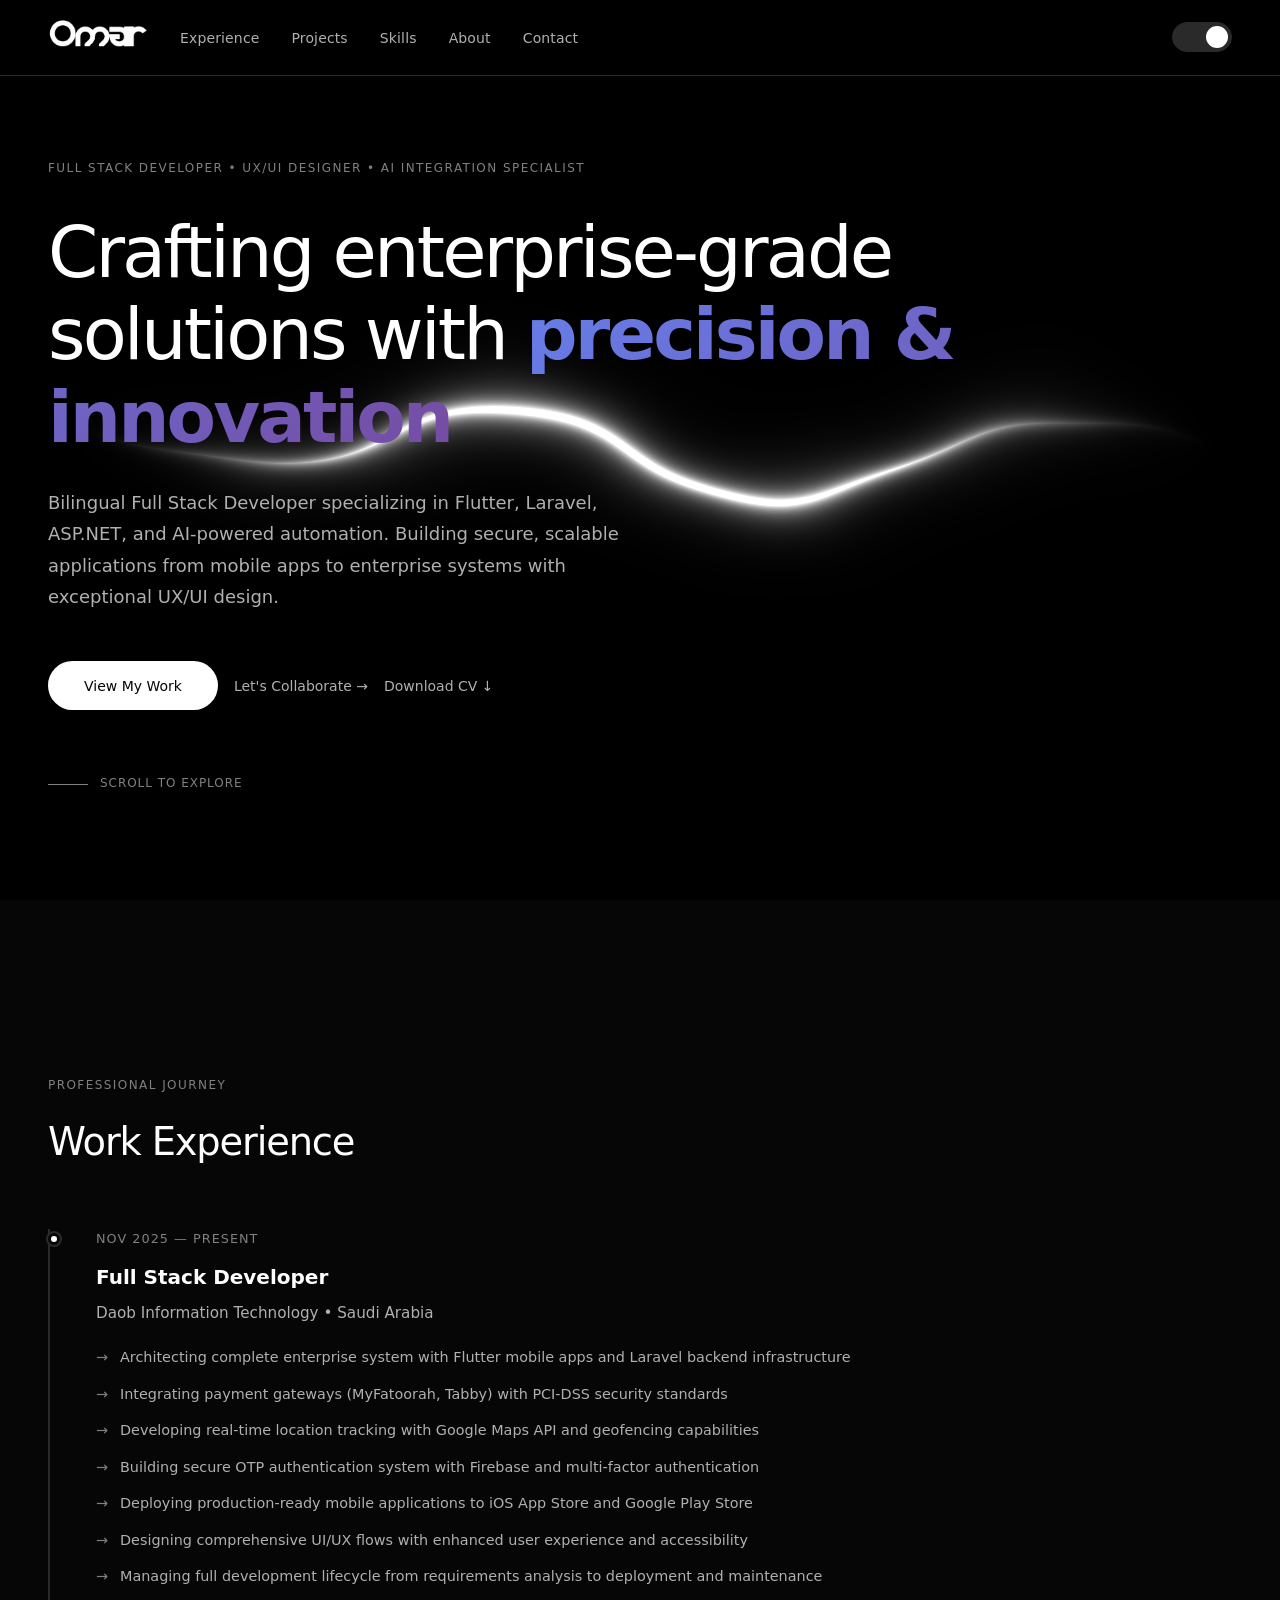
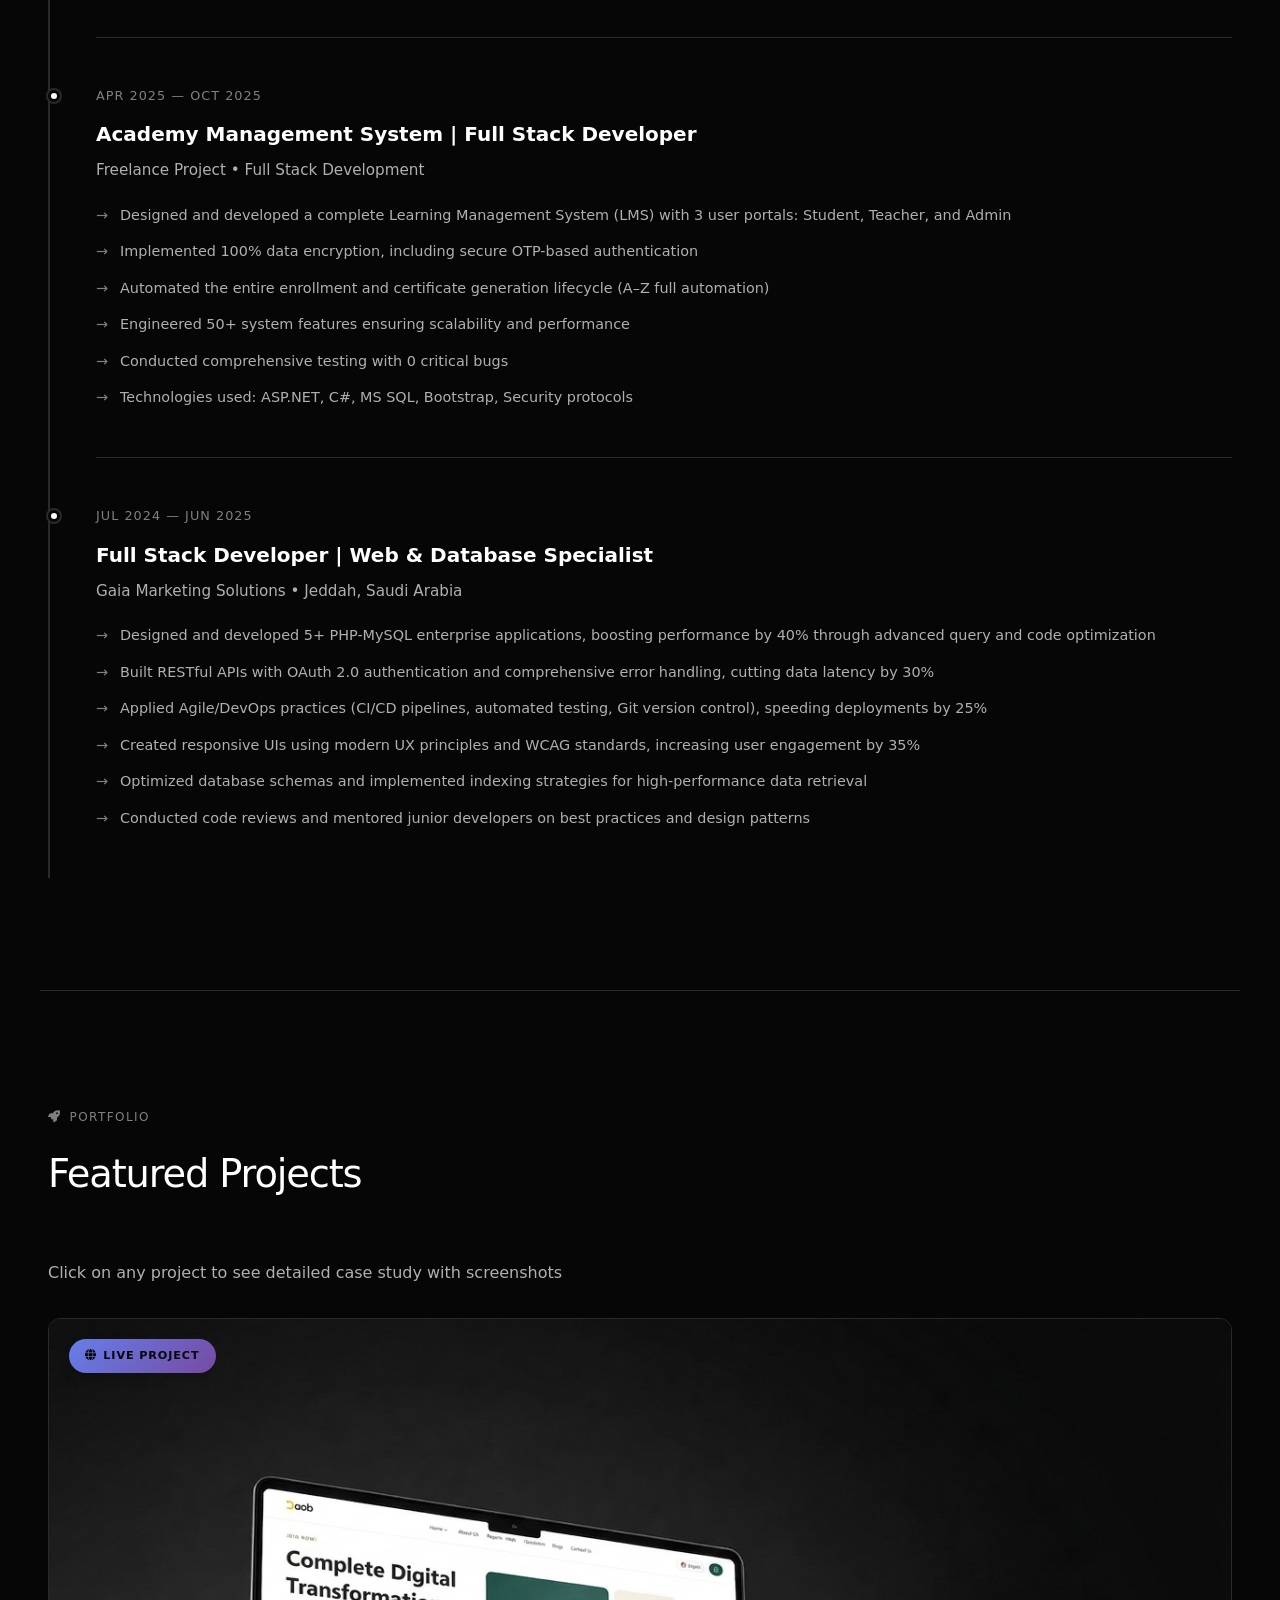
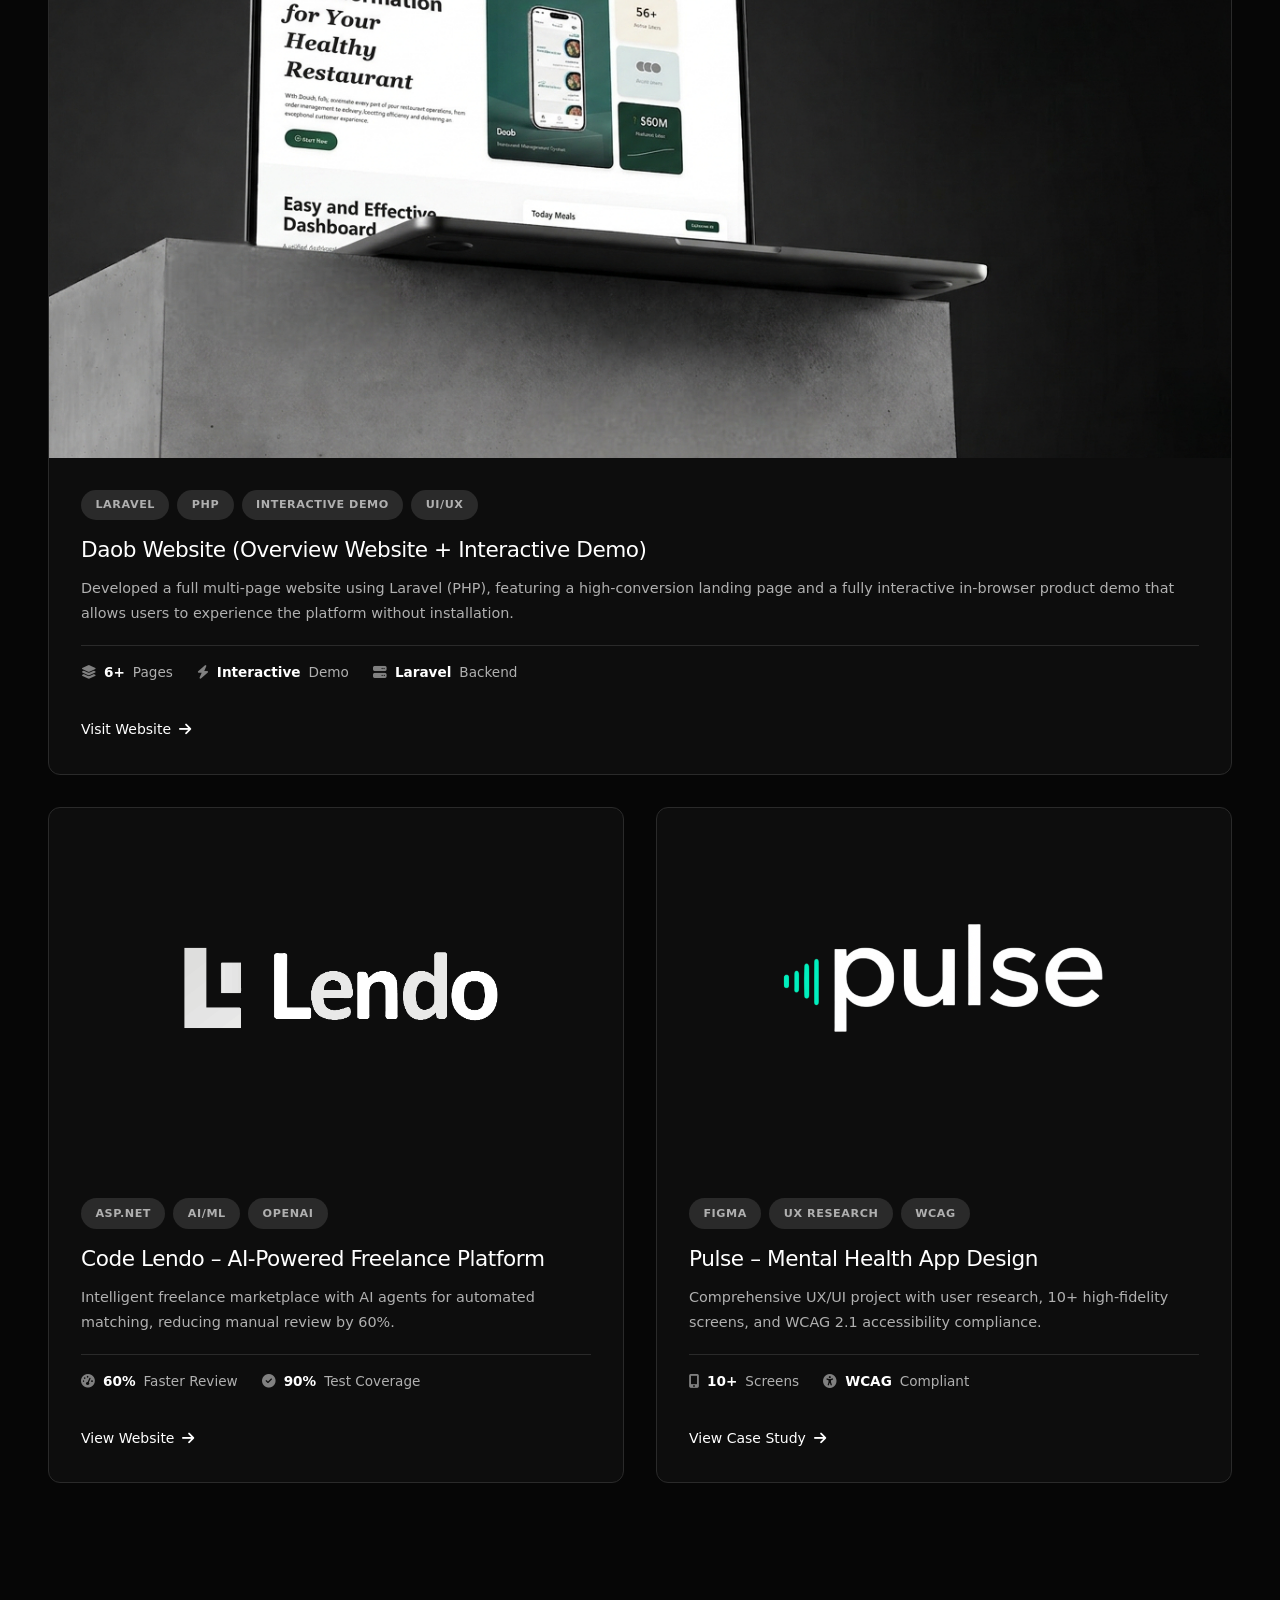
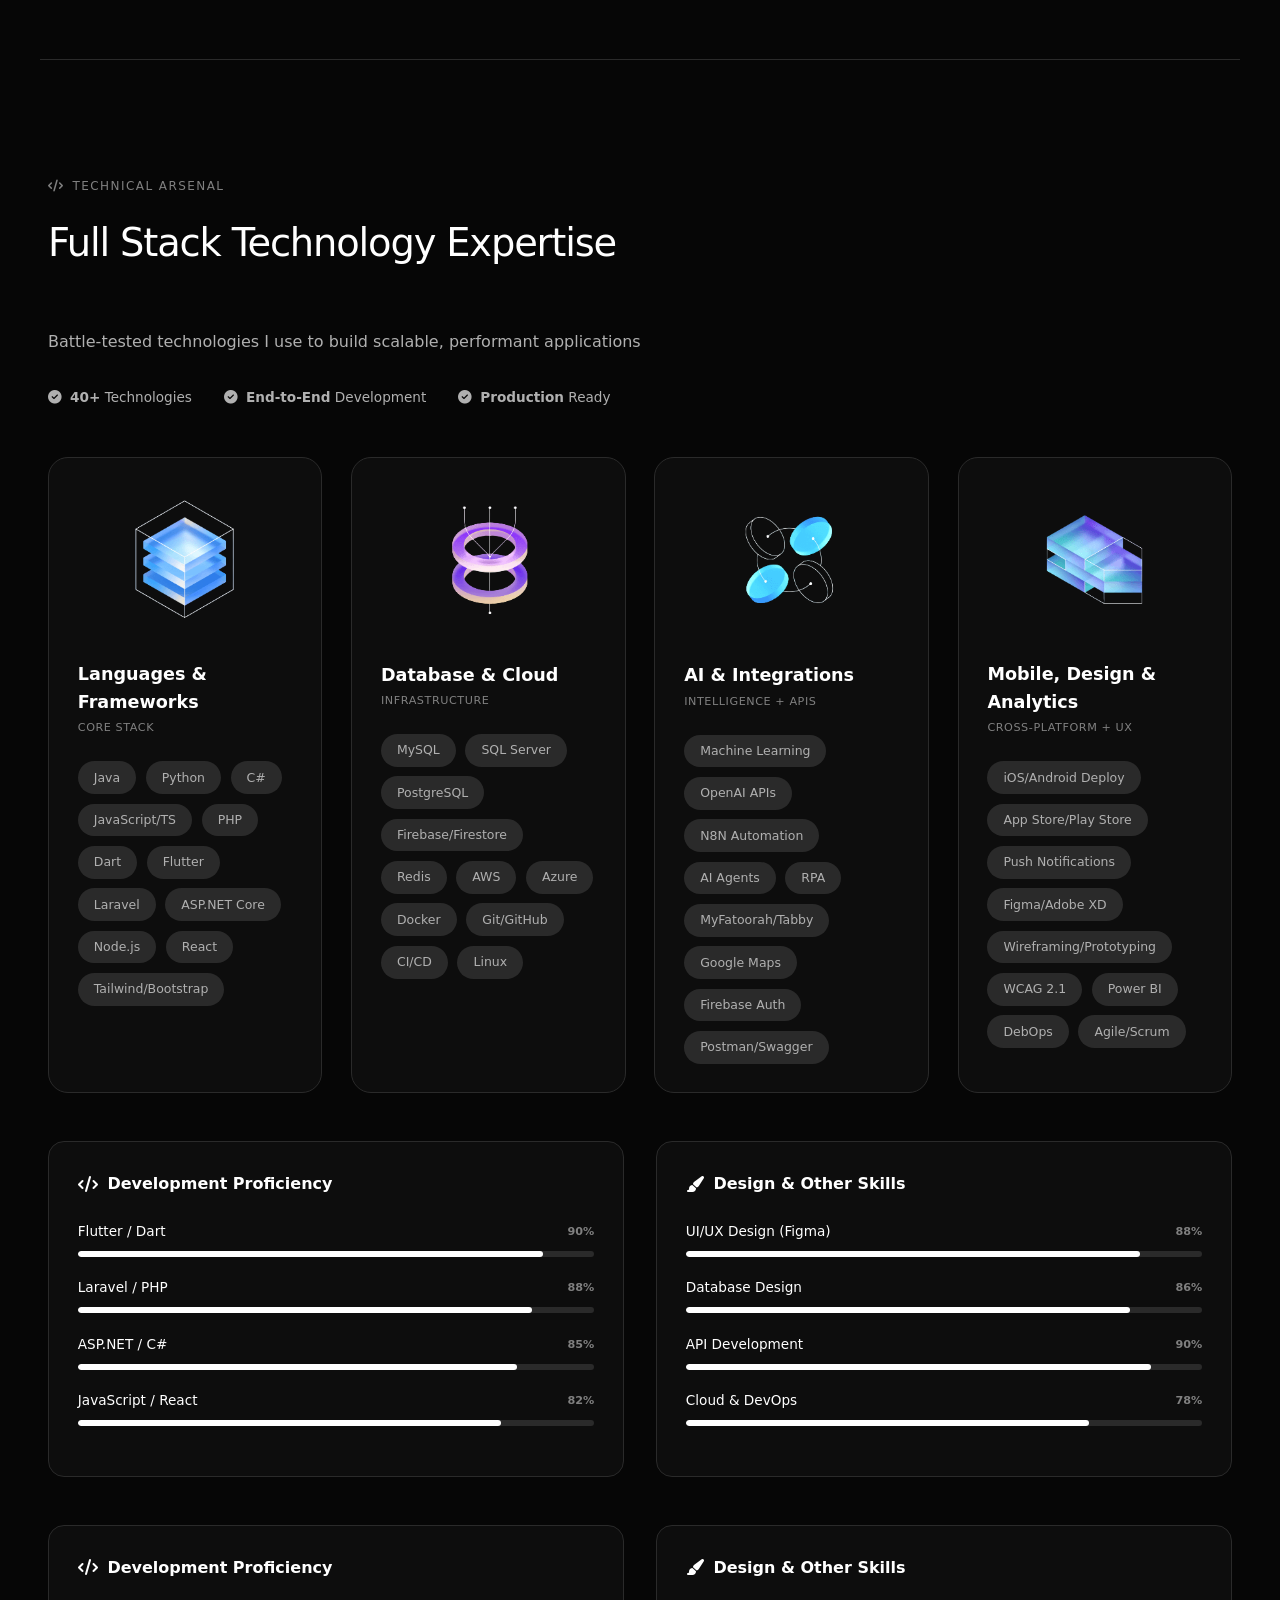
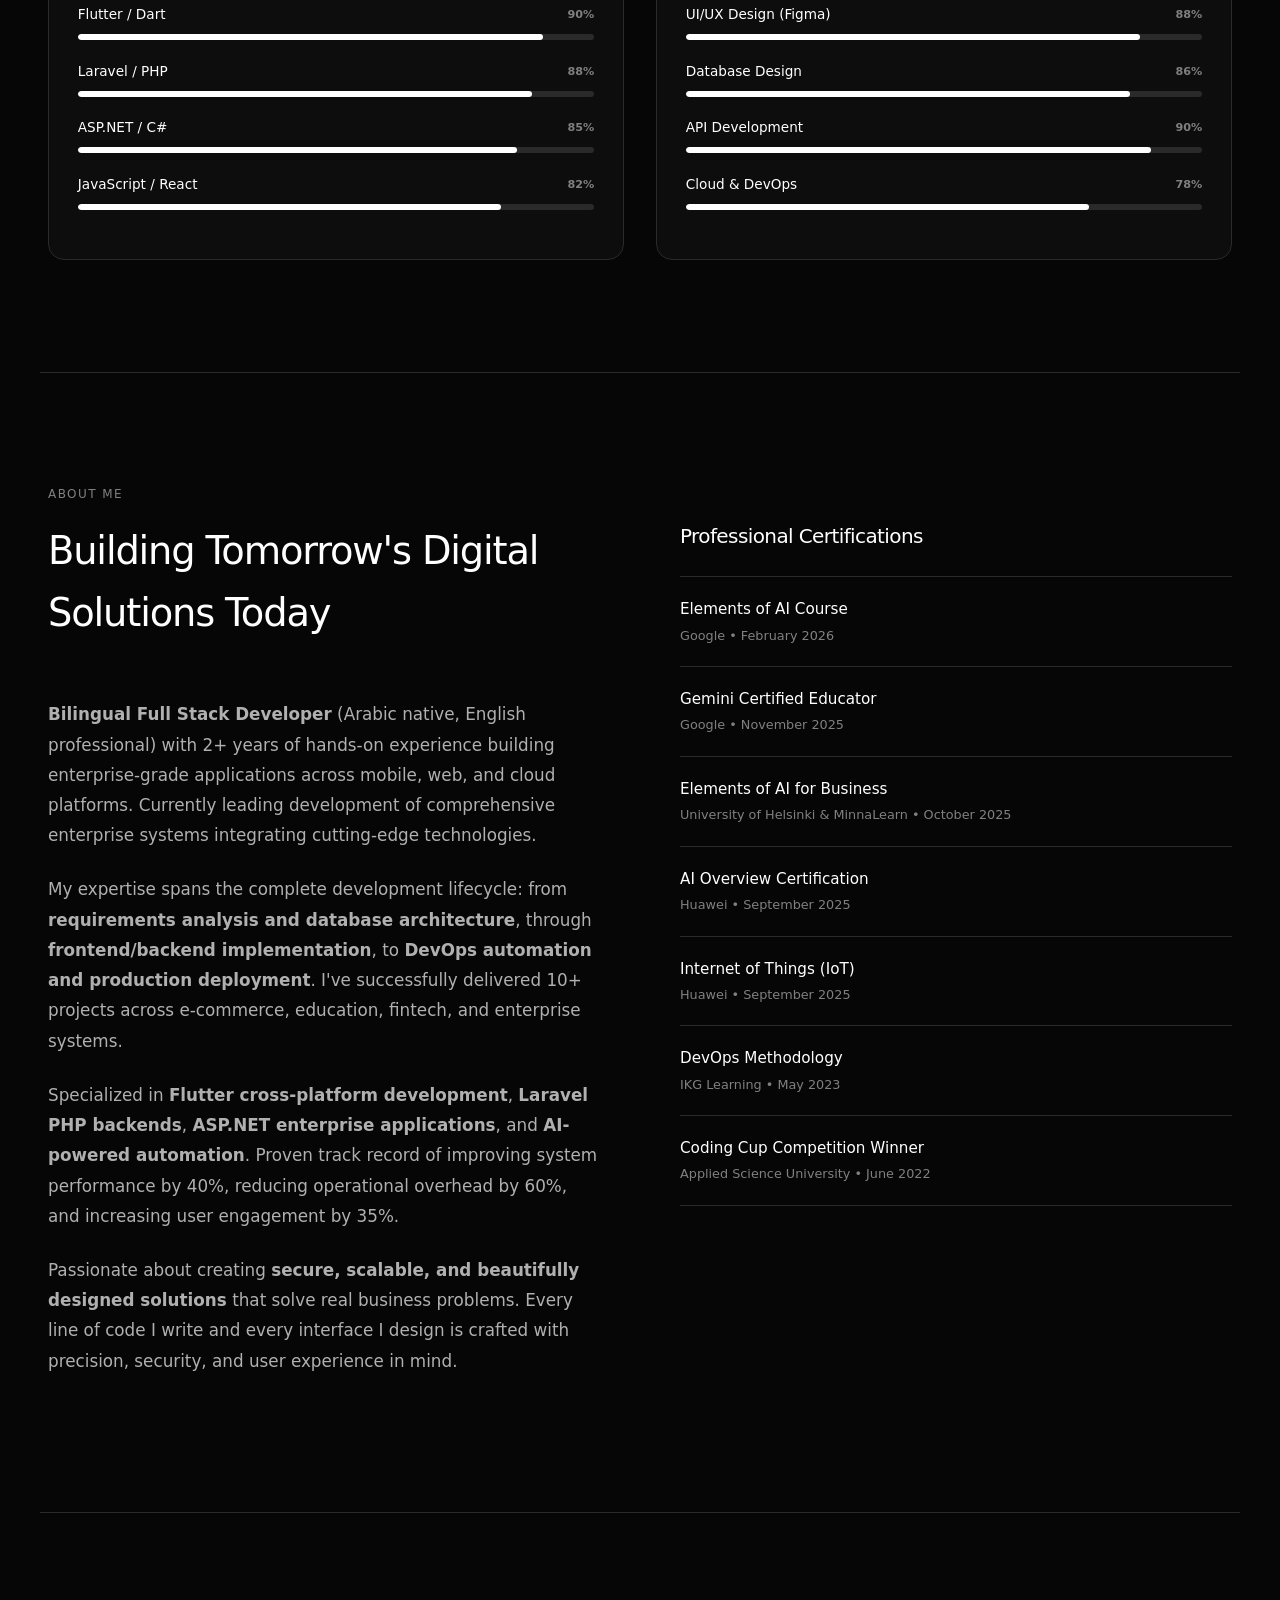
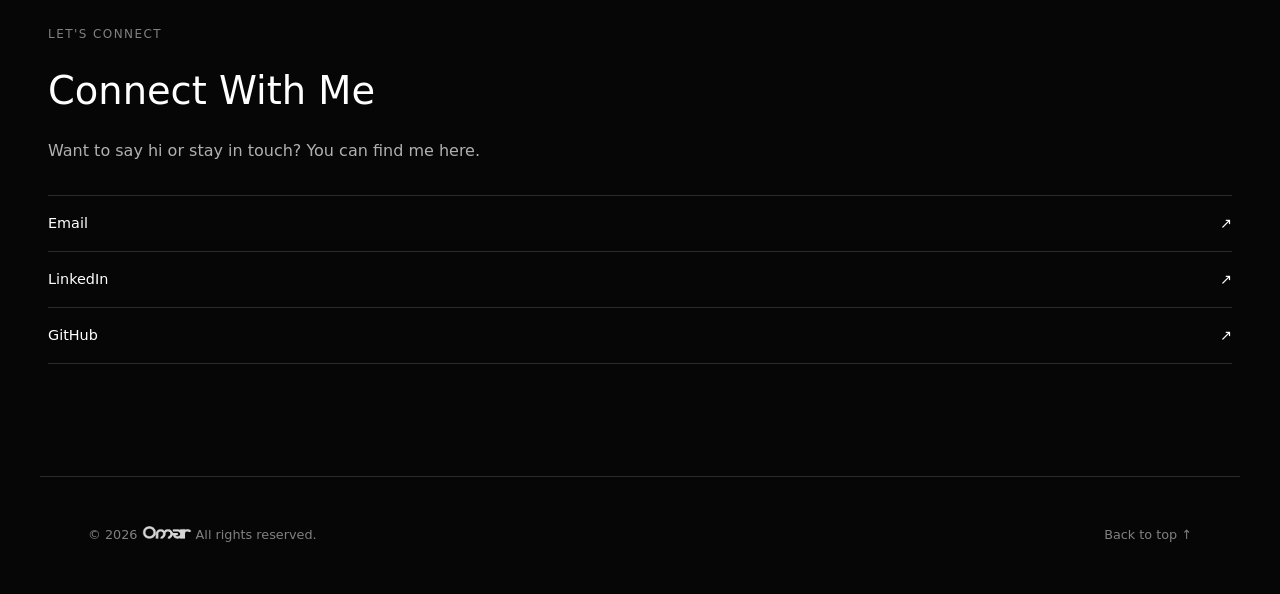
==== index.html @ ebed95f4 "." ====
<!DOCTYPE html>
<html lang="en">

<head>
    <meta charset="UTF-8">
    <meta name="viewport" content="width=device-width, initial-scale=1.0">
    <title>Omar Abdulmajeed – Portfolio</title>
    <!-- Favicon -->
    <link rel="icon" type="image/png" href="assets/favicon.png" />
    <link rel="stylesheet" href="https://cdnjs.cloudflare.com/ajax/libs/font-awesome/6.4.0/css/all.min.css">
    <!-- JavaScript -->
    <script src="js/script.js" defer></script>
    <!-- CSS -->
    <link href="css/style.css" rel="stylesheet" />
    <!-- Open Graph meta tags -->
    <meta property="og:title" content="Omar Abdulmajeed | Full-Stack Developer Portfolio" />
    <meta property="og:description"
        content="Explore my projects, certifications, and technical skills in web development, AI, and DevOps." />
    <meta property="og:image" content="https://floatomar.github.io/Portfolio/assets/Thumbnail.png" />
    <meta property="og:url" content="https://floatomar.github.io/Portfolio/" />
    <meta property="og:type" content="website" />
    <meta property="og:site_name" content="Omar Abdulmajeed Portfolio" />
    <meta name="description"
        content="Creative UX Designer & Full-Stack Developer crafting user‑focused identities and engaging digital experiences." />
</head>

<body data-theme="light">

    <nav>
        <div class="nav-left">
            <a href="#" class="nav-logo">
                <img src="assets/logo.png" onclick="window.scrollTo({top: 0, behavior: 'smooth'}); return false;"
                    alt="Logo">
            </a>
            <ul class="nav-links">
                <li><a href="#experience">Experience</a></li>
                <li><a href="#projects">Projects</a></li>
                <li><a href="#skills">Skills</a></li>
                <li><a href="#about">About</a></li>
                <li><a href="#contact">Contact</a></li>
            </ul>
        </div>

        <!-- Mobile Navigation Button -->
        <button class="nav-mobile-toggle" id="mobileMenuToggle" aria-label="Menu">
            <div class="hamburger">
                <span></span>
                <span></span>
                <span></span>
            </div>
        </button>

        <div class="theme-toggle" onclick="toggleTheme()">
            <div class="theme-toggle-slider">🌙</div>
        </div>
    </nav>

    <!-- Mobile Navigation Menu -->

    <div class="mobile-overlay" id="mobileOverlay"></div>

    <div class="nav-mobile-menu" id="mobileMenu">
        <button class="mobile-menu-close" id="closeMobileMenu">✕</button>
        <ul class="nav-mobile-links">
            <li><a href="#experience">Experience</a></li>
            <li><a href="#projects">Projects</a></li>
            <li><a href="#skills">Skills</a></li>
            <li><a href="#about">About</a></li>
            <li><a href="#contact">Contact</a></li>
        </ul>
    </div>


    <!-- HERO SECTION  -->
    <section class="hero">
        <canvas id="hero-canvas"></canvas>
        <div class="hero-content">
            <span class="hero-tag">Full Stack Developer • UX/UI Designer • AI Integration Specialist</span>
            <h1>Crafting enterprise-grade<br>solutions with <em>precision & innovation</em></h1>
            <p class="hero-desc">Bilingual Full Stack Developer specializing in Flutter, Laravel, ASP.NET, and
                AI-powered
                automation. Building secure, scalable applications from mobile apps to enterprise systems with
                exceptional
                UX/UI design.</p>
            <div class="hero-cta">
                <a href="#projects" class="btn-primary">View My Work</a>
                <a href="#contact" class="btn-ghost">Let's Collaborate →</a>
                <a href="/assets/Omar_Abdulmajeed_Resume.pdf" class="btn-ghost" download>Download CV ↓</a>
            </div>
            <div class="scroll-indicator">
                <span class="scroll-line"></span>
                <span>Scroll to explore</span>
            </div>
        </div>

    </section>

    <!-- EXPERIENCE -->
    <section class="section" id="experience">
        <div class="section-label">Professional Journey</div>
        <h2 class="section-title">Work Experience</h2>

        <div class="timeline">
            <div class="timeline-item">
                <div class="timeline-marker"></div>
                <div class="timeline-date">Nov 2025 — Present</div>
                <h3 class="timeline-title">Full Stack Developer</h3>
                <div class="timeline-company">Daob Information Technology • Saudi Arabia</div>
                <ul class="timeline-achievements">
                    <li>Architecting complete enterprise system with Flutter mobile apps and Laravel backend
                        infrastructure</li>
                    <!-- <li>Implementing ZATCA e-invoicing compliance for Saudi Arabian tax regulations with full validation -->
                    </li>
                    <li>Integrating payment gateways (MyFatoorah, Tabby) with PCI-DSS security standards</li>
                    <li>Developing real-time location tracking with Google Maps API and geofencing capabilities</li>
                    <li>Building secure OTP authentication system with Firebase and multi-factor authentication</li>
                    <li>Deploying production-ready mobile applications to iOS App Store and Google Play Store</li>
                    <li>Designing comprehensive UI/UX flows with enhanced user experience and accessibility</li>
                    <li>Managing full development lifecycle from requirements analysis to deployment and maintenance
                    </li>
                </ul>
            </div>

            <div class="timeline-item">
                <div class="timeline-marker"></div>
                <div class="timeline-date">Apr 2025 — Oct 2025</div>
                <h3 class="timeline-title">Academy Management System | Full Stack Developer</h3>
                <div class="timeline-company">Freelance Project • Full Stack Development</div>
                <ul class="timeline-achievements">
                    <li>Designed and developed a complete Learning Management System (LMS) with 3 user portals: Student,
                        Teacher, and Admin</li>
                    <li>Implemented 100% data encryption, including secure OTP-based authentication</li>
                    <li>Automated the entire enrollment and certificate generation lifecycle (A–Z full automation)</li>
                    <li>Engineered 50+ system features ensuring scalability and performance</li>
                    <li>Conducted comprehensive testing with 0 critical bugs</li>
                    <li>Technologies used: ASP.NET, C#, MS SQL, Bootstrap, Security protocols</li>
                </ul>
            </div>
            <div class="timeline-item">
                <div class="timeline-marker"></div>
                <div class="timeline-date">Jul 2024 — Jun 2025</div>
                <h3 class="timeline-title">Full Stack Developer | Web & Database Specialist</h3>
                <div class="timeline-company">Gaia Marketing Solutions • Jeddah, Saudi Arabia</div>
                <ul class="timeline-achievements">
                    <li>Designed and developed 5+ PHP-MySQL enterprise applications, boosting performance by 40% through
                        advanced query and code optimization</li>
                    <li>Built RESTful APIs with OAuth 2.0 authentication and comprehensive error handling, cutting data
                        latency by 30%</li>
                    <li>Applied Agile/DevOps practices (CI/CD pipelines, automated testing, Git version control),
                        speeding deployments by 25%</li>
                    <li>Created responsive UIs using modern UX principles and WCAG standards, increasing user engagement
                        by 35%</li>
                    <li>Optimized database schemas and implemented indexing strategies for high-performance data
                        retrieval</li>
                    <li>Conducted code reviews and mentored junior developers on best practices and design patterns</li>
                </ul>
            </div>
        </div>
    </section>

    <div class="divider"></div>
    <!-- PROJECTS -->
    <section class="section" id="projects">
        <div class="section-header">
            <span class="section-badge"><i class="fas fa-rocket"></i> Portfolio</span>
            <h2 class="section-title">Featured Projects</h2>
            <p class="section-desc">Click on any project to see detailed case study with screenshots</p>
        </div>

        <div class="projects-grid">

            <!-- Daob -->
            <a href="https://daob.sa" target="_blank" class="project-card featured animate-on-scroll">
                <div class="project-badge current">
                    <i class="fas fa-globe"></i> Live Project
                </div>

                <div class="project-img">
                    <img src="assets/daob-website.jpg" alt="Daob SaaS Website"
                        onerror="this.style.display='none'; this.nextElementSibling.style.display='flex';">

                    <div class="project-img-placeholder"
                        style="background: linear-gradient(135deg, #0f172a, #1e293b); display: none;">
                        <i class="fas fa-layer-group"></i>
                        <span>Laravel Website</span>
                    </div>

                    <div class="project-img-overlay"></div>
                </div>

                <div class="project-content">
                    <div class="project-tags">

                        <span class="tag">Laravel</span>
                        <span class="tag">PHP</span>
                        <span class="tag">Interactive Demo</span>
                        <span class="tag">UI/UX</span>
                    </div>

                    <div class="project-title">
                        Daob Website (Overview Website + Interactive Demo)
                    </div>

                    <div class="project-desc">
                        Developed a full multi-page website using Laravel (PHP), featuring a high-conversion
                        landing page
                        and a fully interactive in-browser product demo that allows users to experience the platform
                        without installation.
                    </div>

                    <div class="project-stats">
                        <div class="project-stat">
                            <i class="fas fa-layer-group"></i>
                            <strong>6+</strong> Pages
                        </div>
                        <div class="project-stat">
                            <i class="fas fa-bolt"></i>
                            <strong>Interactive</strong> Demo
                        </div>
                        <div class="project-stat">
                            <i class="fas fa-server"></i>
                            <strong>Laravel</strong> Backend
                        </div>
                    </div>

                    <span class="project-link">
                        Visit Website <i class="fas fa-arrow-right"></i>
                    </span>
                </div>
            </a>

            <!-- Academy System -->
            <!-- <a href="project-academy.html" class="project-card animate-on-scroll">
                <div class="project-badge">
                    <i class="fas fa-star"></i> Featured
                </div>
                <div class="project-img">
                    <img src="assets/codelendo-logo.png" alt="Academy LMS"
                        onerror="this.style.display='none'; this.nextElementSibling.style.display='flex';">
                    <div class="project-img-placeholder" style="background: var(--gradient-dotnet); display: none;">
                        <i class="fas fa-graduation-cap"></i>
                        <span>Academy LMS</span>
                    </div>
                    <div class="project-img-overlay"></div>
                </div>
                <div class="project-content">
                    <div class="project-tags">
                        <span class="tag">ASP.NET</span>
                        <span class="tag">MS SQL</span>
                        <span class="tag">Full Stack</span>
                    </div>
                    <div class="project-title">Academy Learning Management System</div>
                    <div class="project-desc">
                        Complete academy platform with 3 user portals, course management,
                        automated workflows, and enterprise-grade security.
                    </div>
                    <div class="project-stats">
                        <div class="project-stat">
                            <i class="fas fa-users"></i>
                            <strong>3</strong> Portals
                        </div>
                        <div class="project-stat">
                            <i class="fas fa-shield-alt"></i>
                            <strong>100%</strong> Encrypted
                        </div>
                    </div>
                    <span class="project-link">View Case Study <i class="fas fa-arrow-right"></i></span>
                </div>
            </a> -->

            <!-- Code Lendo  -->
            <a href="https://codelendo.runasp.net/" class="project-card animate-on-scroll invert-on-light">
                <div class="project-img">
                    <img src="assets/codelendo-logo.png" alt="AI Platform"
                        onerror="this.style.display='none'; this.nextElementSibling.style.display='flex';">
                    <div class="project-img-placeholder" style="background: var(--gradient-1); display: none;">
                        <i class="fas fa-robot"></i>
                        <span>AI Platform</span>
                    </div>
                    <div class="project-img-overlay"></div>
                </div>
                <div class="project-content">
                    <div class="project-tags">
                        <span class="tag">ASP.NET</span>
                        <span class="tag">AI/ML</span>
                        <span class="tag">OpenAI</span>
                    </div>
                    <div class="project-title">Code Lendo – AI-Powered Freelance Platform</div>
                    <div class="project-desc">
                        Intelligent freelance marketplace with AI agents for automated matching,
                        reducing manual review by 60%.
                    </div>
                    <div class="project-stats">
                        <div class="project-stat">
                            <i class="fas fa-tachometer-alt"></i>
                            <strong>60%</strong> Faster Review
                        </div>
                        <div class="project-stat">
                            <i class="fas fa-check-circle"></i>
                            <strong>90%</strong> Test Coverage
                        </div>
                    </div>
                    <span class="project-link">View Website <i class="fas fa-arrow-right"></i></span>
                </div>
            </a>

            <!-- Pulse -->
            <a href="https://www.figma.com/design/jZrSVjroRfsxSfpeNZOCSc/Pulse?node-id=0-1&t=zQhSIx382LRmRDEp-1"
                class="project-card animate-on-scroll invert-on-light">
                <div class="project-img">
                    <img src="assets/pulse-logo.png" alt="Mental Health App"
                        onerror="this.style.display='none'; this.nextElementSibling.style.display='flex';">
                    <div class="project-img-placeholder" style="background: var(--gradient-2); display: none;">
                        <i class="fas fa-heart"></i>
                        <span>UX Design</span>
                    </div>
                    <div class="project-img-overlay"></div>
                </div>
                <div class="project-content">
                    <div class="project-tags">
                        <span class="tag">Figma</span>
                        <span class="tag">UX Research</span>
                        <span class="tag">WCAG</span>
                    </div>
                    <div class="project-title">Pulse – Mental Health App Design</div>
                    <div class="project-desc">
                        Comprehensive UX/UI project with user research, 10+ high-fidelity screens,
                        and WCAG 2.1 accessibility compliance.
                    </div>
                    <div class="project-stats">
                        <div class="project-stat">
                            <i class="fas fa-mobile-alt"></i>
                            <strong>10+</strong> Screens
                        </div>
                        <div class="project-stat">
                            <i class="fas fa-universal-access"></i>
                            <strong>WCAG</strong> Compliant
                        </div>
                    </div>
                    <span class="project-link">View Case Study <i class="fas fa-arrow-right"></i></span>
                </div>
            </a>
            <!-- N8N Automation -->
            <!-- <a href="project-automation.html" class="project-card animate-on-scroll">
                <div class="project-img">
                    <img src="https://images.unsplash.com/photo-1518432031352-d6fc5c10da5a?w=800&h=500&fit=crop"
                        alt="Automation Workflows"
                        onerror="this.style.display='none'; this.nextElementSibling.style.display='flex';">
                    <div class="project-img-placeholder"
                        style="background: linear-gradient(135deg, #FF6B6B 0%, #EE5A5A 100%); display: none;">
                        <i class="fas fa-cogs"></i>
                        <span>Automation</span>
                    </div>
                    <div class="project-img-overlay"></div>
                </div>
                <div class="project-content">
                    <div class="project-tags">
                        <span class="tag">N8N</span>
                        <span class="tag">Automation</span>
                        <span class="tag">APIs</span>
                    </div>
                    <div class="project-title">N8N Workflow Automation Suite</div>
                    <div class="project-desc">
                        5+ sophisticated automation workflows eliminating 80% of manual repetitive tasks.
                    </div>
                    <div class="project-stats">
                        <div class="project-stat">
                            <i class="fas fa-stream"></i>
                            <strong>5+</strong> Workflows
                        </div>
                        <div class="project-stat">
                            <i class="fas fa-clock"></i>
                            <strong>80%</strong> Time Saved
                        </div>
                    </div>
                    <span class="project-link">View Details <i class="fas fa-arrow-right"></i></span>
                </div>
            </a> -->
        </div>

        <!-- BEFORE/AFTER PREVIEW -->
        <!-- <div class="section-header" style="margin-top: 5rem;">
            <span class="section-badge"><i class="fas fa-magic"></i> UI Enhancement</span>
            <h2 class="section-title">Before & After</h2>
            <p class="section-desc">Drag the slider to see UI transformations</p>
        </div>

        <div class="before-after-preview">
            <div class="ba-preview-card animate-on-scroll">
                <div class="ba-preview-img" data-comparison>
                    <div class="ba-preview-before">
                        <i class="fas fa-desktop"></i>
                        <span>Before</span>
                    </div>
                    <div class="ba-preview-after">
                        <i class="fas fa-sparkles"></i>
                        <span>After</span>
                    </div>
                    <div class="ba-slider-handle"></div>
                </div>
                <div class="ba-preview-content">
                    <div class="ba-preview-title">Dashboard Redesign</div>
                    <div class="ba-preview-desc">Clean, data-focused interface</div>
                </div>
            </div>

            <div class="ba-preview-card animate-on-scroll">
                <div class="ba-preview-img" data-comparison>
                    <div class="ba-preview-before">
                        <i class="fas fa-mobile-alt"></i>
                        <span>Before</span>
                    </div>
                    <div class="ba-preview-after" style="background: var(--gradient-4);">
                        <i class="fas fa-mobile-alt"></i>
                        <span>After</span>
                    </div>
                    <div class="ba-slider-handle"></div>
                </div>
                <div class="ba-preview-content">
                    <div class="ba-preview-title">Mobile App Flow</div>
                    <div class="ba-preview-desc">Improved user journey</div>
                </div>
            </div>

            <div class="ba-preview-card animate-on-scroll">
                <div class="ba-preview-img" data-comparison>
                    <div class="ba-preview-before">
                        <i class="fas fa-shopping-cart"></i>
                        <span>Before</span>
                    </div>
                    <div class="ba-preview-after" style="background: var(--gradient-5);">
                        <i class="fas fa-shopping-cart"></i>
                        <span>After</span>
                    </div>
                    <div class="ba-slider-handle"></div>
                </div>
                <div class="ba-preview-content">
                    <div class="ba-preview-title">Checkout Optimization</div>
                    <div class="ba-preview-desc">Reduced cart abandonment</div>
                </div>
            </div>
        </div> -->
    </section>

    <div class="divider"></div>

    <!-- SKILLS  -->
    <section class="section" id="skills">
        <div class="skills-wrapper">
            <div class="section-header">
                <span class="section-badge"><i class="fas fa-code"></i> Technical Arsenal</span>
                <h2 class="section-title">Full Stack Technology Expertise</h2>
                <p class="section-desc">Battle-tested technologies I use to build scalable, performant applications</p>

                <div class="skills-tagline">
                    <div class="skills-tagline-item">
                        <i class="fas fa-check-circle"></i>
                        <span><strong>40+</strong> Technologies</span>
                    </div>
                    <div class="skills-tagline-item">
                        <i class="fas fa-check-circle"></i>
                        <span><strong>End-to-End</strong> Development</span>
                    </div>
                    <div class="skills-tagline-item">
                        <i class="fas fa-check-circle"></i>
                        <span><strong>Production</strong> Ready</span>
                    </div>
                </div>
            </div>


            <div class="skills-categories">
                <div class="skill-category animate-on-scroll">
                    <div class="skill-category-header">
                        <div class="skill-category-icon" data-bg="1">
                            <img class="skill-icon-img" src="assets/icon-skill1.png" alt="Mobile Icon">

                        </div>
                        <div>
                            <div class="skill-category-title">Languages & Frameworks</div>
                            <div class="skill-category-count">Core Stack</div>
                        </div>
                    </div>
                    <div class="skill-list">
                        <span class="skill-item">Java</span>
                        <span class="skill-item">Python</span>
                        <span class="skill-item">C#</span>
                        <span class="skill-item">JavaScript/TS</span>
                        <span class="skill-item">PHP</span>
                        <span class="skill-item">Dart</span>
                        <span class="skill-item">Flutter</span>
                        <span class="skill-item">Laravel</span>
                        <span class="skill-item">ASP.NET Core</span>
                        <span class="skill-item">Node.js</span>
                        <span class="skill-item">React</span>
                        <span class="skill-item">Tailwind/Bootstrap</span>
                    </div>
                </div>


                <div class="skill-category animate-on-scroll">
                    <div class="skill-category-header">
                        <div class="skill-category-icon" data-bg="2">
                            <img class="skill-icon-img" src="assets/icon-skill3.png" alt="Mobile Icon">

                        </div>
                        <div>
                            <div class="skill-category-title">Database & Cloud</div>
                            <div class="skill-category-count">Infrastructure</div>
                        </div>
                    </div>
                    <div class="skill-list">
                        <span class="skill-item">MySQL</span>
                        <span class="skill-item">SQL Server</span>
                        <span class="skill-item">PostgreSQL</span>
                        <span class="skill-item">Firebase/Firestore</span>
                        <span class="skill-item">Redis</span>
                        <span class="skill-item">AWS</span>
                        <span class="skill-item">Azure</span>
                        <span class="skill-item">Docker</span>
                        <span class="skill-item">Git/GitHub</span>
                        <span class="skill-item">CI/CD</span>
                        <span class="skill-item">Linux</span>
                    </div>
                </div>


                <div class="skill-category animate-on-scroll">
                    <div class="skill-category-header">
                        <div class="skill-category-icon" data-bg="3">
                            <img class="skill-icon-img" src="assets/icon-skill2.png" alt="Mobile Icon">

                        </div>
                        <div>
                            <div class="skill-category-title">AI & Integrations</div>
                            <div class="skill-category-count">Intelligence + APIs</div>
                        </div>
                    </div>
                    <div class="skill-list">
                        <span class="skill-item">Machine Learning</span>
                        <span class="skill-item">OpenAI APIs</span>
                        <span class="skill-item">N8N Automation</span>
                        <span class="skill-item">AI Agents</span>
                        <span class="skill-item">RPA</span>
                        <span class="skill-item">MyFatoorah/Tabby</span>
                        <span class="skill-item">Google Maps</span>
                        <span class="skill-item">Firebase Auth</span>
                        <span class="skill-item">Postman/Swagger</span>
                    </div>
                </div>

                <div class="skill-category animate-on-scroll">
                    <div class="skill-category-header">
                        <div class="skill-category-icon" data-bg="4">
                            <img class="skill-icon-img" src="assets/icon-skill4.png" alt="Mobile Icon">
                        </div>
                        <div>
                            <div class="skill-category-title">Mobile, Design & Analytics</div>
                            <div class="skill-category-count">Cross-Platform + UX</div>
                        </div>
                    </div>
                    <div class="skill-list">
                        <span class="skill-item">iOS/Android Deploy</span>
                        <span class="skill-item">App Store/Play Store</span>
                        <span class="skill-item">Push Notifications</span>
                        <span class="skill-item">Figma/Adobe XD</span>
                        <span class="skill-item">Wireframing/Prototyping</span>
                        <span class="skill-item">WCAG 2.1</span>
                        <span class="skill-item">Power BI</span>
                        <span class="skill-item">DebOps</span>
                        <span class="skill-item">Agile/Scrum</span>
                    </div>
                </div>
            </div>

            <!-- Skill Bars -->
            <div class="skills-bars">
                <div class="skill-bar-group animate-on-scroll">
                    <div class="skill-bar-title">
                        <i class="fas fa-code"></i> Development Proficiency
                    </div>
                    <div class="skill-bar">
                        <div class="skill-bar-header">
                            <span class="skill-bar-name">Flutter / Dart</span>
                            <span class="skill-bar-percent">90%</span>
                        </div>
                        <div class="skill-bar-track">
                            <div class="skill-bar-fill" style="--percentage: 90%;"></div>
                        </div>
                    </div>
                    <div class="skill-bar">
                        <div class="skill-bar-header">
                            <span class="skill-bar-name">Laravel / PHP</span>
                            <span class="skill-bar-percent">88%</span>
                        </div>
                        <div class="skill-bar-track">
                            <div class="skill-bar-fill" style="--percentage: 88%;"></div>
                        </div>
                    </div>
                    <div class="skill-bar">
                        <div class="skill-bar-header">
                            <span class="skill-bar-name">ASP.NET / C#</span>
                            <span class="skill-bar-percent">85%</span>
                        </div>
                        <div class="skill-bar-track">
                            <div class="skill-bar-fill" style="--percentage: 85%;"></div>
                        </div>
                    </div>
                    <div class="skill-bar">
                        <div class="skill-bar-header">
                            <span class="skill-bar-name">JavaScript / React</span>
                            <span class="skill-bar-percent">82%</span>
                        </div>
                        <div class="skill-bar-track">
                            <div class="skill-bar-fill" style="--percentage: 82%;"></div>
                        </div>
                    </div>
                </div>

                <div class="skill-bar-group animate-on-scroll">
                    <div class="skill-bar-title">
                        <i class="fas fa-paint-brush"></i> Design & Other Skills
                    </div>
                    <div class="skill-bar">
                        <div class="skill-bar-header">
                            <span class="skill-bar-name">UI/UX Design (Figma)</span>
                            <span class="skill-bar-percent">88%</span>
                        </div>
                        <div class="skill-bar-track">
                            <div class="skill-bar-fill" style="--percentage: 88%;"></div>
                        </div>
                    </div>
                    <div class="skill-bar">
                        <div class="skill-bar-header">
                            <span class="skill-bar-name">Database Design</span>
                            <span class="skill-bar-percent">86%</span>
                        </div>
                        <div class="skill-bar-track">
                            <div class="skill-bar-fill" style="--percentage: 86%;"></div>
                        </div>
                    </div>
                    <div class="skill-bar">
                        <div class="skill-bar-header">
                            <span class="skill-bar-name">API Development</span>
                            <span class="skill-bar-percent">90%</span>
                        </div>
                        <div class="skill-bar-track">
                            <div class="skill-bar-fill" style="--percentage: 90%;"></div>
                        </div>
                    </div>
                    <div class="skill-bar">
                        <div class="skill-bar-header">
                            <span class="skill-bar-name">Cloud & DevOps</span>
                            <span class="skill-bar-percent">78%</span>
                        </div>
                        <div class="skill-bar-track">
                            <div class="skill-bar-fill" style="--percentage: 78%;"></div>
                        </div>
                    </div>
                </div>
            </div>
        </div>


        <!-- SKILL BARS -->
        <div class="skills-bars">
            <div class="skill-bar-group animate-on-scroll">
                <div class="skill-bar-title">
                    <i class="fas fa-code"></i> Development Proficiency
                </div>
                <div class="skill-bar">
                    <div class="skill-bar-header">
                        <span class="skill-bar-name">Flutter / Dart</span>
                        <span class="skill-bar-percent">90%</span>
                    </div>
                    <div class="skill-bar-track">
                        <div class="skill-bar-fill" style="--percentage: 90%;"></div>
                    </div>
                </div>
                <div class="skill-bar">
                    <div class="skill-bar-header">
                        <span class="skill-bar-name">Laravel / PHP</span>
                        <span class="skill-bar-percent">88%</span>
                    </div>
                    <div class="skill-bar-track">
                        <div class="skill-bar-fill" style="--percentage: 88%;"></div>
                    </div>
                </div>
                <div class="skill-bar">
                    <div class="skill-bar-header">
                        <span class="skill-bar-name">ASP.NET / C#</span>
                        <span class="skill-bar-percent">85%</span>
                    </div>
                    <div class="skill-bar-track">
                        <div class="skill-bar-fill" style="--percentage: 85%;"></div>
                    </div>
                </div>
                <div class="skill-bar">
                    <div class="skill-bar-header">
                        <span class="skill-bar-name">JavaScript / React</span>
                        <span class="skill-bar-percent">82%</span>
                    </div>
                    <div class="skill-bar-track">
                        <div class="skill-bar-fill" style="--percentage: 82%;"></div>
                    </div>
                </div>
            </div>

            <div class="skill-bar-group animate-on-scroll">
                <div class="skill-bar-title">
                    <i class="fas fa-paint-brush"></i> Design & Other Skills
                </div>
                <div class="skill-bar">
                    <div class="skill-bar-header">
                        <span class="skill-bar-name">UI/UX Design (Figma)</span>
                        <span class="skill-bar-percent">88%</span>
                    </div>
                    <div class="skill-bar-track">
                        <div class="skill-bar-fill" style="--percentage: 88%;"></div>
                    </div>
                </div>
                <div class="skill-bar">
                    <div class="skill-bar-header">
                        <span class="skill-bar-name">Database Design</span>
                        <span class="skill-bar-percent">86%</span>
                    </div>
                    <div class="skill-bar-track">
                        <div class="skill-bar-fill" style="--percentage: 86%;"></div>
                    </div>
                </div>
                <div class="skill-bar">
                    <div class="skill-bar-header">
                        <span class="skill-bar-name">API Development</span>
                        <span class="skill-bar-percent">90%</span>
                    </div>
                    <div class="skill-bar-track">
                        <div class="skill-bar-fill" style="--percentage: 90%;"></div>
                    </div>
                </div>
                <div class="skill-bar">
                    <div class="skill-bar-header">
                        <span class="skill-bar-name">Cloud & DevOps</span>
                        <span class="skill-bar-percent">78%</span>
                    </div>
                    <div class="skill-bar-track">
                        <div class="skill-bar-fill" style="--percentage: 78%;"></div>
                    </div>
                </div>
            </div>
        </div>
        </div>
    </section>

    <div class="divider"></div>

    <!-- ABOUT -->
    <section class="section" id="about">
        <div class="section-label">About Me</div>
        <div class="about-grid">
            <div class="about-text">
                <h2 class="section-title">Building Tomorrow's Digital Solutions Today</h2>
                <p><strong>Bilingual Full Stack Developer</strong> (Arabic native, English professional) with 2+ years
                    of hands-on experience building enterprise-grade applications across mobile, web, and cloud
                    platforms. Currently leading development of comprehensive enterprise systems integrating
                    cutting-edge technologies.</p>

                <p>My expertise spans the complete development lifecycle: from <strong>requirements analysis and
                        database architecture</strong>, through <strong>frontend/backend implementation</strong>, to
                    <strong>DevOps automation and production deployment</strong>. I've successfully delivered 10+
                    projects across e-commerce, education, fintech, and enterprise systems.
                </p>

                <p>Specialized in <strong>Flutter cross-platform development</strong>, <strong>Laravel PHP
                        backends</strong>, <strong>ASP.NET enterprise applications</strong>, and <strong>AI-powered
                        automation</strong>. Proven track record of improving system performance by 40%, reducing
                    operational overhead by 60%, and increasing user engagement by 35%.</p>

                <p>Passionate about creating <strong>secure, scalable, and beautifully designed solutions</strong> that
                    solve real business problems. Every line of code I write and every interface I design is crafted
                    with precision, security, and user experience in mind.</p>

                <!-- <p><strong>Currently available</strong> for freelance projects, consulting engagements, and full-time
                    opportunities where I can leverage my diverse skill set to drive innovation.</p> -->
            </div>

            <div class="certifications">
                <h3 class="section-title" style="font-size: 1.25rem; margin-bottom: 1.5rem;">Professional Certifications
                </h3>
                <div class="cert-list">
                    <div class="cert-item"
                        onclick="window.open('https://drive.google.com/file/d/1d2l6OjvwBGr9Mg5qEkZaXJz6gdVZA4zP/view', '_blank')"
                        style="cursor: pointer;">
                        <div class="cert-name">Elements of AI Course</div>
                        <div class="cert-org">Google • February 2026</div>
                    </div>
                    <div class="cert-item"
                        onclick="window.open('https://drive.google.com/file/d/1OirKbpIvJfnvguWuJ7xex2TWKIaqyESK/view?usp=sharing', '_blank')"
                        style="cursor: pointer;">
                        <div class="cert-name">Gemini Certified Educator</div>
                        <div class="cert-org">Google • November 2025</div>
                    </div>
                    <div class="cert-item"
                        onclick="window.open('https://drive.google.com/file/d/1VO2x1-SzaCp82eV-6N4Wt-G2Aale7Vh2/view?usp=sharing', '_blank')"
                        style="cursor: pointer;">
                        <div class="cert-name">Elements of AI for Business</div>
                        <div class="cert-org">University of Helsinki & MinnaLearn • October 2025</div>
                    </div>
                    <div class="cert-item"
                        onclick="window.open('https://drive.google.com/file/d/1Pf6IRTYQsrWryGLpiyQmsi6UxGlwUqKF/view?usp=sharing', '_blank')"
                        style="cursor: pointer;">
                        <div class="cert-name">AI Overview Certification</div>
                        <div class="cert-org">Huawei • September 2025</div>
                    </div>
                    <div class="cert-item"
                        onclick="window.open('https://drive.google.com/file/d/1PrTMu_40Mi-2HL6g5-GpKQ3PklrbAtw3/view?usp=sharing', '_blank')"
                        style="cursor: pointer;">
                        <div class="cert-name">Internet of Things (IoT)</div>
                        <div class="cert-org">Huawei • September 2025</div>
                    </div>
                    <div class="cert-item"
                        onclick="window.open('https://drive.google.com/file/d/1IEHIEzuinc2qLK4aRO8j3vVfrebK5mx1/view?usp=sharing', '_blank')"
                        style="cursor: pointer;">
                        <div class="cert-name">DevOps Methodology</div>
                        <div class="cert-org">IKG Learning • May 2023</div>
                    </div>
                    <div class="cert-item"
                        onclick="window.open('https://drive.google.com/file/d/167Fsu1Hd5rENof_f9tdl2uAtOyl20vWl/view?usp=sharing', '_blank')"
                        style="cursor: pointer;">
                        <div class="cert-name">Coding Cup Competition Winner</div>
                        <div class="cert-org">Applied Science University • June 2022</div>
                    </div>
                </div>
            </div>
        </div>
    </section>

    <div class="divider"></div>

    <!-- CONTACT -->
    <section class="section" id="contact">
        <div class="contact-inner">
            <div class="contact-left">
                <div class="section-label">Let's Connect</div>
                <!-- <h2>Ready to Build Something Amazing?</h2> -->
                <h2>Connect With Me</h2>
                <!-- <p>Whether you need a full-stack developer, mobile app specialist, UX/UI designer, or AI integration
                    expert — I'm here to transform your vision into reality.</p> -->
                <!-- <p><strong>Available for:</strong> Freelance Projects • Consulting • Full-time Opportunities</p> -->
                <p>Want to say hi or stay in touch? You can find me here.</p>
                <!-- <p style="margin-top: 1rem; color: var(--gray-400); font-size: 0.85rem;">⚡ Response time: Usually within
                    24 hours</p> -->
                <div class="social-links">
                    <a href="mailto:omar_abdulmajeed@outlook.sa" class="social-link">
                        <span>Email</span>
                        <span class="social-arrow">↗</span>
                    </a>
                    <a href="https://linkedin.com/in/omarabdulmajeed" class="social-link">
                        <span>LinkedIn</span>
                        <span class="social-arrow">↗</span>
                    </a>
                    <a href="https://github.com/floatomar" class="social-link">
                        <span>GitHub</span>
                        <span class="social-arrow">↗</span>
                    </a>

                </div>
            </div>
            <!-- <div class="contact-form">
                <div class="form-group">
                    <label>Your Name</label>
                    <input type="text" placeholder="John Doe" />
                </div>
                <div class="form-group">
                    <label>Email Address</label>
                    <input type="email" placeholder="john@company.com" />
                </div>
                <div class="form-group">
                    <label>Project Type</label>
                    <input type="text" placeholder="e.g., Mobile App, Web Platform, Consulting" />
                </div>
                <div class="form-group">
                    <label>Project Details</label>
                    <textarea rows="6"
                        placeholder="Tell me about your project, timeline, budget, and technical requirements..."></textarea>
                </div>
                <div class="form-submit">
                    <button class="btn-primary">Send Message →</button>
                </div>
            </div> -->
        </div>
    </section>

    <footer>
        <span class="footer-copy">
            © <span id="year"></span>
            <a href="#" class="footer-logo" onclick="window.scrollTo({top: 0, behavior: 'smooth'}); return false;">
                <img src="assets/logo.png" alt="Your Logo">
            </a> All rights reserved.
        </span>

        <a href="#" class="footer-back" onclick="window.scrollTo({top: 0, behavior: 'smooth'}); return false;">
            Back to top ↑
        </a>
    </footer>


</html>
---- css/style.css ----
*,
  *::before,
  *::after {
      box-sizing: border-box;
      margin: 0;
      padding: 0;
  }

  :root {
      --white: #ffffff;
      --black: #111111;
      --gray-100: #fafafa;
      --gray-200: #e8e8e5;
      --gray-400: #a0a09a;
      --gray-600: #6b6b66;
      --accent: #1a1a1a;
      --font: 'Inter', system-ui, -apple-system, sans-serif;
      --transition: 0.3s ease;
      --gradient-1: linear-gradient(135deg, #667eea 0%, #764ba2 100%);
      --gradient-2: linear-gradient(135deg, #f093fb 0%, #f5576c 100%);
      --gradient-3: linear-gradient(135deg, #4facfe 0%, #00f2fe 100%);
      --gradient-4: linear-gradient(135deg, #43e97b 0%, #38f9d7 100%);
      --gradient-5: linear-gradient(135deg, #fa709a 0%, #fee140 100%);
      --gradient-6: linear-gradient(135deg, #30cfd0 0%, #330867 100%);
      --gradient-flutter: linear-gradient(135deg, #02569B 0%, #13B9FD 100%);
      --gradient-dotnet: linear-gradient(135deg, #512BD4 0%, #7B3FF2 100%);
  }

  [data-theme="dark"] {
      --white: #060606;
      --black: #ffffff;
      --gray-100: #0d0d0d;
      --gray-200: #2a2a2a;
      --gray-400: #808080;
      --gray-600: #b0b0b0;
      --accent: #ffffff;
  }

  html {
      scroll-behavior: smooth;
  }

  body {
      font-family: var(--font);
      background: var(--white);
      color: var(--black);
      font-size: 16px;
      line-height: 1.6;
      -webkit-font-smoothing: antialiased;
      transition: background var(--transition), color var(--transition);
  }

  /* THEME TOGGLE */
  .theme-toggle {
      position: relative;
      width: 60px;
      height: 30px;
      background: var(--gray-200);
      border-radius: 100px;
      cursor: pointer;
      transition: background var(--transition);
      border: 1px solid var(--gray-200);
  }

  .theme-toggle-slider {
      position: absolute;
      top: 3px;
      left: 3px;
      width: 22px;
      height: 22px;
      background: var(--black);
      border-radius: 50%;
      transition: transform var(--transition), background var(--transition);
      display: flex;
      align-items: center;
      justify-content: center;
      font-size: 12px;
  }

  [data-theme="dark"] .theme-toggle-slider {
      transform: translateX(30px);
  }

  /* NAV */
  nav {
      position: fixed;
      top: 0;
      left: 0;
      right: 0;
      display: flex;
      justify-content: space-between;
      align-items: center;
      padding: 1.25rem 3rem;
      background: transparent;
      backdrop-filter: blur(12px);
      border-bottom: 1px solid var(--gray-200);
      z-index: 100;
      transition: background var(--transition), border-color var(--transition);
  }

  .nav-logo img {
      width: 100px;
      transition: filter 0.3s ease;
  }

  /* Dark mode → make logo pure white */
  body[data-theme="dark"] .nav-logo img {
      filter: brightness(0) invert(1);
  }

  /* Light mode → invert colors */
  body[data-theme="light"] .nav-logo img {
      filter: invert(1) brightness(1.2);
  }

  [data-theme="dark"] nav {
      background: transparent;
  }

  .nav-left {
      display: flex;
      align-items: center;
      gap: 2rem;
  }

  .nav-logo {
      font-size: 1.1rem;
      font-weight: 600;
      letter-spacing: -0.02em;
      color: var(--black);
      text-decoration: none;
      transition: color var(--transition);
  }

  .nav-links {
      display: flex;
      gap: 2rem;
      list-style: none;
  }

  .nav-links a {
      font-size: 0.875rem;
      color: var(--gray-600);
      text-decoration: none;
      letter-spacing: 0.01em;
      transition: color var(--transition);
  }

  .nav-links a:hover {
      color: var(--black);
  }

  .nav-mobile-toggle {
      display: none;
      background: none;
      border: none;
      cursor: pointer;
      padding: 0.5rem;
      z-index: 1001;
      position: relative;
  }

  .hamburger {
      width: 28px;
      height: 20px;
      position: relative;
      display: flex;
      flex-direction: column;
      justify-content: space-between;
  }

  .hamburger span {
      display: block;
      width: 100%;
      height: 2px;
      background: var(--black);
      transition: all 0.3s ease;
  }

  .hamburger.active span:nth-child(1) {
      transform: translateY(9px) rotate(45deg);
  }

  .hamburger.active span:nth-child(2) {
      opacity: 0;
  }

  .hamburger.active span:nth-child(3) {
      transform: translateY(-9px) rotate(-45deg);
  }

  /* Mobile Menu Overlay */
  .nav-mobile-menu {
      position: fixed;
      top: 0;
      right: -100%;
      width: 80%;
      max-width: 320px;
      height: 100vh;
      background: var(--white);
      backdrop-filter: blur(20px);
      background: rgba(var(--white-rgb, 255, 255, 255), 0.98);
      z-index: 1000;
      padding: 5rem 2rem 2rem;
      transition: right 0.3s ease;
      box-shadow: -5px 0 30px rgba(0, 0, 0, 0.1);
      overflow-y: auto;
  }

  [data-theme="dark"] .nav-mobile-menu {
      background: rgba(6, 6, 6, 0.98);
  }

  .nav-mobile-menu.active {
      right: 0;
  }

  .nav-mobile-links {
      list-style: none;
      display: flex;
      flex-direction: column;
      gap: 1.5rem;
  }

  .nav-mobile-links a {
      font-size: 1.25rem;
      font-weight: 500;
      color: var(--black);
      text-decoration: none;
      padding: 0.5rem 0;
      display: block;
      border-bottom: 1px solid var(--gray-200);
      transition: color 0.2s;
  }

  .nav-mobile-links a:hover {
      color: var(--gray-600);
  }

  /* Mobile menu close button */
  .mobile-menu-close {
      position: absolute;
      top: 1.25rem;
      right: 1.5rem;
      background: none;
      border: none;
      font-size: 1.75rem;
      cursor: pointer;
      color: var(--black);
  }

  /* Overlay background when menu is open */
  .mobile-overlay {
      position: fixed;
      top: 0;
      left: 0;
      width: 100%;
      height: 100%;
      background: rgba(0, 0, 0, 0.5);
      z-index: 999;
      opacity: 0;
      visibility: hidden;
      transition: opacity 0.3s ease, visibility 0.3s ease;
  }

  .mobile-overlay.active {
      opacity: 1;
      visibility: visible;
  }

  /* Desktop nav links hidden on mobile */
  @media (max-width: 768px) {
      .nav-links {
          display: none !important;
      }

      .nav-mobile-toggle {
          display: flex !important;
      }

      .nav-left {
          flex-direction: row !important;
          justify-content: space-between !important;
          width: 100%;
      }
  }

  @media (min-width: 769px) {

      .nav-mobile-toggle,
      .nav-mobile-menu,
      .mobile-overlay {
          display: none !important;
      }
  }

  /* Ensure nav has proper spacing for mobile */
  nav {
      justify-content: space-between;
      align-items: center;
  }

  .nav-left {
      display: flex;
      align-items: center;
      gap: 2rem;
  }

  .nav-mobile-toggle {
      display: none;
  }

  /* HERO with Canvas BG */
  .hero {
      position: relative;
      min-height: 100vh;
      display: flex;
      flex-direction: column;
      justify-content: center;
      padding: 8rem 3rem 5rem;
      margin: 0 auto;
      z-index: 2;
      overflow: hidden;
      margin-bottom: 4rem;
  }

  .hero-content {
      position: relative;
      z-index: 2;
      max-width: 1200px;
      margin: 0 auto;
  }

  #hero-canvas {
      position: absolute;
      top: 0;
      left: 0;
      width: 100%;
      height: 100%;
      z-index: 0;
      pointer-events: none;
      display: block;
  }

  .hero>*:not(canvas) {
      position: relative;
      z-index: 2;
  }

  .hero-tag {
      display: inline-block;
      font-size: 0.75rem;
      letter-spacing: 0.12em;
      text-transform: uppercase;
      color: var(--gray-400);
      margin-bottom: 2rem;
  }

  .hero h1 {
      font-size: clamp(2.5rem, 6vw, 4.5rem);
      font-weight: 300;
      line-height: 1.15;
      letter-spacing: -0.04em;
      color: var(--black);
      margin-bottom: 1.75rem;
  }

  .hero h1 em {
      font-style: normal;
      font-weight: 600;
      background: linear-gradient(135deg, #667eea 0%, #764ba2 100%);
      -webkit-background-clip: text;
      -webkit-text-fill-color: transparent;
      background-clip: text;
  }

  .hero-desc {
      font-size: 1.125rem;
      color: var(--gray-600);
      max-width: 600px;
      line-height: 1.75;
      margin-bottom: 3rem;
  }

  .hero-cta {
      display: flex;
      gap: 1rem;
      align-items: center;
      flex-wrap: wrap;
  }

  .btn-primary {
      padding: 0.85rem 2.25rem;
      background: var(--black);
      color: var(--white);
      border: none;
      border-radius: 100px;
      font-size: 0.875rem;
      font-weight: 500;
      cursor: pointer;
      text-decoration: none;
      transition: opacity var(--transition), transform 0.2s;
      display: inline-block;
  }

  .btn-primary:hover {
      opacity: 0.85;
      transform: translateY(-2px);
  }

  .btn-ghost {
      font-size: 0.875rem;
      color: var(--gray-600);
      text-decoration: none;
      display: flex;
      align-items: center;
      gap: 0.4rem;
      transition: color var(--transition);
  }

  .btn-ghost:hover {
      color: var(--black);
  }

  .scroll-indicator {
      margin-top: 4rem;
      display: flex;
      align-items: center;
      gap: 0.75rem;
      color: var(--gray-400);
      font-size: 0.75rem;
      letter-spacing: 0.08em;
      text-transform: uppercase;
  }

  .scroll-line {
      width: 40px;
      height: 1px;
      background: var(--gray-400);
  }

  /* STATS */
  .stats-row {
      display: grid;
      grid-template-columns: repeat(auto-fit, minmax(150px, 1fr));
      gap: 1.5px;
      background: var(--gray-200);
      border: 1.5px solid var(--gray-200);
      max-width: 1100px;
      margin: 0 auto;
  }

  .stat {
      background: var(--white);
      padding: 2.5rem 2rem;
      text-align: center;
      transition: background var(--transition);
  }

  .stat-number {
      font-size: 2.5rem;
      font-weight: 300;
      letter-spacing: -0.04em;
      color: var(--black);
      line-height: 1;
      margin-bottom: 0.5rem;
  }

  .stat-label {
      font-size: 0.8rem;
      color: var(--gray-400);
      letter-spacing: 0.06em;
      text-transform: uppercase;
  }

  /* SECTION */
  .section {
      padding: 7rem 3rem;
      max-width: 1500px;
      margin: 0 auto;
  }

  .section-label {
      font-size: 0.75rem;
      letter-spacing: 0.12em;
      text-transform: uppercase;
      color: var(--gray-400);
      margin-bottom: 1rem;
  }

  .section-title {
      font-size: clamp(1.8rem, 3vw, 2.5rem);
      font-weight: 300;
      letter-spacing: -0.03em;
      margin-bottom: 3.5rem;
  }

  .section-badge {
      display: inline-flex;
      align-items: center;
      gap: 0.5rem;
      font-size: 0.75rem;
      letter-spacing: 0.12em;
      text-transform: uppercase;
      color: var(--gray-400);
      margin-bottom: 1rem;
  }

  .section-desc {
      font-size: 1rem;
      color: var(--gray-600);
      margin-bottom: 2rem;
      max-width: 600px;
  }

  /* EXPERIENCE TIMELINE */
  .timeline {
      position: relative;
      padding-left: 3rem;
  }

  .timeline::before {
      content: '';
      position: absolute;
      left: 0;
      top: 0;
      bottom: 0;
      width: 2px;
      background: var(--gray-200);
  }

  .timeline-item {
      position: relative;
      margin-bottom: 3rem;
      padding-bottom: 3rem;
      border-bottom: 1px solid var(--gray-200);
  }

  .timeline-item:last-child {
      border-bottom: none;
      margin-bottom: 0;
  }

  .timeline-marker {
      position: absolute;
      left: -3rem;
      top: 0.25rem;
      width: 12px;
      height: 12px;
      background: var(--black);
      border-radius: 50%;
      border: 3px solid var(--white);
      box-shadow: 0 0 0 2px var(--gray-200);
  }

  .timeline-date {
      font-size: 0.8rem;
      color: var(--gray-400);
      letter-spacing: 0.08em;
      text-transform: uppercase;
      margin-bottom: 0.75rem;
  }

  .timeline-title {
      font-size: 1.25rem;
      font-weight: 600;
      color: var(--black);
      margin-bottom: 0.5rem;
  }

  .timeline-company {
      font-size: 0.95rem;
      color: var(--gray-600);
      margin-bottom: 1.25rem;
  }

  .timeline-achievements {
      list-style: none;
      display: flex;
      flex-direction: column;
      gap: 0.75rem;
  }

  .timeline-achievements li {
      font-size: 0.9rem;
      color: var(--gray-600);
      line-height: 1.7;
      padding-left: 1.5rem;
      position: relative;
  }

  .timeline-achievements li::before {
      content: '→';
      position: absolute;
      left: 0;
      color: var(--gray-400);
  }

  /* PROJECTS GRID */
  .projects-grid {
      display: grid;
      grid-template-columns: repeat(2, 1fr);
      gap: 2rem;
      margin-bottom: 4rem;
  }

  .project-card {
      background: var(--gray-100);
      border-radius: 12px;
      overflow: hidden;
      cursor: pointer;
      transition: transform 0.3s, box-shadow 0.3s, background var(--transition);
      border: 1px solid var(--gray-200);
      text-decoration: none;
      color: inherit;
      display: block;
  }

  .project-card:hover {
      transform: translateY(-8px);
      box-shadow: 0 20px 40px rgba(0, 0, 0, 0.1);
  }

  [data-theme="dark"] .project-card:hover {
      box-shadow: 0 20px 40px rgba(0, 0, 0, 0.4);
  }

  .project-card.featured {
      grid-column: span 2;
  }



  .project-badge {
      position: absolute;
      top: 1.25rem;
      left: 1.25rem;
      padding: 0.5rem 1rem;
      background: var(--black);
      color: var(--white);
      font-size: 0.7rem;
      font-weight: 700;
      text-transform: uppercase;
      letter-spacing: 0.08em;
      border-radius: 100px;
      z-index: 10;
      display: flex;
      align-items: center;
      gap: 0.4rem;
      box-shadow: 0 4px 12px rgba(0, 0, 0, 0.2);
  }

  .project-badge.current {
      background: linear-gradient(135deg, #667eea 0%, #764ba2 100%);
  }

  /* UPDATED PROJECT IMAGE STYLES */
  .project-img {
      width: 100%;
      aspect-ratio: 16/10;
      position: relative;
      overflow: hidden;

  }

  .project-img img {
      width: 100%;
      height: 100%;
      object-fit: cover;
      object-position: center;
      transition: transform 0.6s cubic-bezier(0.4, 0, 0.2, 1);
  }

  .project-card:hover .project-img img {
      transform: scale(1.08);
  }

  /* Fallback placeholder when no image */
  .project-img-placeholder {
      width: 100%;
      height: 100%;
      display: flex;
      flex-direction: column;
      align-items: center;
      justify-content: center;
      gap: 1rem;
      color: white;
      font-size: 4rem;
      text-shadow: 0 2px 10px rgba(0, 0, 0, 0.2);
      transition: transform 0.6s cubic-bezier(0.4, 0, 0.2, 1);
  }

  .project-card:hover .project-img-placeholder {
      transform: scale(1.08);
  }

  .project-img-placeholder span {
      font-size: 0.9rem;
      font-weight: 700;
      letter-spacing: 0.15em;
      text-transform: uppercase;
      opacity: 0.9;
  }

  /* Image overlay for gradient effect */
  .project-img-overlay {
      position: absolute;
      bottom: 0;
      left: 0;
      right: 0;
      height: 50%;
      background: linear-gradient(to top, rgba(0, 0, 0, 0.3), transparent);
      pointer-events: none;
      opacity: 0;
      transition: opacity 0.3s ease;
  }

  /* Invert specific logos on light theme */
  body[data-theme="light"] .project-card.invert-on-light .project-img img {
      filter: invert(1) brightness(1.2);
  }

  /* Also handle the placeholder fallback */
  body[data-theme="light"] .project-card.invert-on-light .project-img-placeholder {
      filter: invert(1) brightness(1.2);
  }

  .project-card:hover .project-img-overlay {
      opacity: 1;
  }

  .project-content {
      padding: 2rem;
  }

  .project-tags {
      display: flex;
      gap: 0.5rem;
      flex-wrap: wrap;
      margin-bottom: 1rem;
  }

  .tag {
      font-size: 0.7rem;
      letter-spacing: 0.05em;
      text-transform: uppercase;
      color: var(--gray-600);
      background: var(--gray-200);
      padding: 0.4rem 0.9rem;
      border-radius: 100px;
      font-weight: 600;
      transition: all var(--transition);
  }

  .tag-accent {
      background: var(--black);
      color: var(--white);
  }

  .project-title {
      font-size: 1.35rem;
      font-weight: 500;
      letter-spacing: -0.02em;
      color: var(--black);
      margin-bottom: 0.75rem;
      line-height: 1.3;
  }

  .project-desc {
      font-size: 0.9rem;
      color: var(--gray-600);
      line-height: 1.7;
      margin-bottom: 1.25rem;
  }

  .project-stats {
      display: flex;
      gap: 1.5rem;
      padding: 1rem 0;
      border-top: 1px solid var(--gray-200);
      margin-bottom: 1rem;
      flex-wrap: wrap;
  }

  .project-stat {
      display: flex;
      align-items: center;
      gap: 0.5rem;
      font-size: 0.85rem;
      color: var(--gray-600);
  }

  .project-stat i {
      color: var(--gray-400);
  }

  .project-stat strong {
      color: var(--black);
      font-weight: 700;
  }

  .project-link {
      display: inline-flex;
      align-items: center;
      gap: 0.5rem;
      font-size: 0.875rem;
      color: var(--black);
      text-decoration: none;
      font-weight: 500;
      transition: all var(--transition);
  }

  .project-link:hover {
      gap: 0.85rem;
  }

  .project-link i {
      transition: transform var(--transition);
  }

  .project-link:hover i {
      transform: translateX(4px);
  }


  /* BEFORE AFTER PREVIEW */
  .before-after-preview {
      display: grid;
      grid-template-columns: repeat(auto-fit, minmax(300px, 1fr));
      gap: 2rem;
      margin-top: 3rem;
  }

  .ba-preview-card {
      background: var(--gray-100);
      border: 1px solid var(--gray-200);
      border-radius: 12px;
      overflow: hidden;
      transition: all var(--transition);
  }

  .ba-preview-card:hover {
      transform: translateY(-4px);
      box-shadow: 0 12px 24px rgba(0, 0, 0, 0.1);
      border-color: var(--gray-400);
  }

  .ba-preview-img {
      position: relative;
      width: 100%;
      aspect-ratio: 16/10;
      overflow: hidden;
      cursor: ew-resize;
  }

  .ba-preview-before,
  .ba-preview-after {
      position: absolute;
      top: 0;
      left: 0;
      width: 100%;
      height: 100%;
      display: flex;
      align-items: center;
      justify-content: center;
      flex-direction: column;
      gap: 0.5rem;
      color: white;
  }

  .ba-preview-before {
      background: linear-gradient(135deg, #9ca3af 0%, #6b7280 100%);
      clip-path: inset(0 50% 0 0);
      z-index: 2;
  }

  .ba-preview-after {
      background: var(--gradient-1);
      z-index: 1;
  }

  .ba-preview-before i,
  .ba-preview-after i {
      font-size: 2.5rem;
      opacity: 0.6;
  }

  .ba-preview-before span,
  .ba-preview-after span {
      font-size: 0.75rem;
      font-weight: 700;
      text-transform: uppercase;
      letter-spacing: 0.1em;
      opacity: 0.8;
  }

  .ba-slider-handle {
      position: absolute;
      top: 0;
      bottom: 0;
      left: 50%;
      width: 3px;
      background: white;
      z-index: 10;
      transform: translateX(-50%);
      box-shadow: 0 0 10px rgba(0, 0, 0, 0.4);
  }

  .ba-slider-handle::before {
      content: '';
      position: absolute;
      top: 50%;
      left: 50%;
      transform: translate(-50%, -50%);
      width: 36px;
      height: 36px;
      background: white;
      border-radius: 50%;
      box-shadow: 0 4px 12px rgba(0, 0, 0, 0.2);
  }

  .ba-slider-handle::after {
      content: '⟷';
      position: absolute;
      top: 50%;
      left: 50%;
      transform: translate(-50%, -50%);
      font-size: 1rem;
      color: var(--gray-600);
      z-index: 11;
  }

  .ba-preview-content {
      padding: 1.25rem;
  }

  .ba-preview-title {
      font-size: 1rem;
      font-weight: 500;
      color: var(--black);
      margin-bottom: 0.25rem;
  }

  .ba-preview-desc {
      font-size: 0.85rem;
      color: var(--gray-600);
  }

  /* SKILLS SECTION - 4 CARDS WITH IMAGE ICONS */
  .skills-wrapper {
      width: 100%;
  }


  .skills-tagline {
      display: flex;

      gap: 2rem;
      margin-top: 1.5rem;
      flex-wrap: wrap;
      margin-bottom: 3rem;
  }

  .skills-tagline-item {
      display: flex;
      align-items: center;
      gap: 0.5rem;
      font-size: 0.85rem;
      color: var(--gray-600);
  }

  /* 4 CARDS GRID */
  .skills-categories {
      display: grid;
      grid-template-columns: repeat(4, 1fr);
      gap: 1.8rem;
      margin-bottom: 3rem;

  }

  /* Responsive */
  @media (max-width: 1100px) {
      .skills-categories {
          grid-template-columns: repeat(2, 1fr);
      }
  }

  @media (max-width: 640px) {
      .skills-categories {
          grid-template-columns: 1fr;
      }
  }

  .skill-category {
      background: var(--gray-100);

      border: 1px solid var(--gray-200);
      border-radius: 20px;
      padding: 1.8rem;
      transition: all var(--transition);
  }

  .skill-category:hover {
      transform: translateY(-5px);
      box-shadow: 0 15px 30px rgba(0, 0, 0, 0.08);

  }

  .skill-category-header {


      margin-bottom: 1.5rem;
  }

  /* IMAGE ICON STYLES - same size as original icons (52x52px container) */
  .skill-category-icon {
      width: 100%;
      height: 100%;
      border-radius: 14px;

      align-items: center;
      justify-content: center;
      flex-shrink: 0;

  }

  /* The actual image icon - same dimensions as the icon container */
  .skill-icon-img {
      width: 100%;
      height: 100%;
      object-fit: cover;
      display: block;
      margin-bottom: 1.5rem;
  }


  .skill-category-title {

      font-size: 1.1rem;
      font-weight: 700;
      color: var(--black);
  }

  .skill-category-count {
      font-size: 0.7rem;
      color: var(--gray-400);
      text-transform: uppercase;
      letter-spacing: 0.05em;
      margin-top: 0.2rem;
  }

  .skill-list {
      display: flex;
      flex-wrap: wrap;
      gap: 0.6rem;
  }

  .skill-item {
      font-size: 0.78rem;
      padding: 0.4rem 1rem;
      background: var(--gray-200);
      color: var(--gray-600);
      border-radius: 100px;
      transition: all var(--transition);
      font-weight: 500;
  }

  .skill-item:hover {
      background: var(--black);
      color: var(--white);
      transform: scale(0.97);
  }

  /* Skill Bars */
  .skills-bars {
      display: grid;
      grid-template-columns: repeat(auto-fit, minmax(380px, 1fr));
      gap: 2rem;
      margin-top: 3rem;
  }

  .skill-bar-group {
      background: var(--gray-100);
      border: 1px solid var(--gray-200);
      border-radius: 16px;
      padding: 1.8rem;
  }

  .skill-bar-title {
      font-size: 1rem;
      font-weight: 600;
      color: var(--black);
      margin-bottom: 1.5rem;
      display: flex;
      align-items: center;
      gap: 0.6rem;
  }

  .skill-bar {
      margin-bottom: 1.3rem;
  }

  .skill-bar-header {
      display: flex;
      justify-content: space-between;
      align-items: center;
      margin-bottom: 0.5rem;
  }

  .skill-bar-name {
      font-size: 0.85rem;
      color: var(--black);
      font-weight: 500;
  }

  .skill-bar-percent {
      font-size: 0.7rem;
      color: var(--gray-400);
      font-weight: 600;
  }

  .skill-bar-track {
      width: 100%;
      height: 6px;
      background: var(--gray-200);
      border-radius: 100px;
      overflow: hidden;
  }

  .skill-bar-fill {
      height: 100%;
      background: var(--black);
      border-radius: 100px;
      width: 0%;
      transition: width 1s ease-out;
  }

  .divider {
      width: 100%;
      height: 1px;
      background: var(--gray-200);
      max-width: 1200px;
      margin: 0 auto;
  }

  .about-grid {
      display: grid;
      grid-template-columns: 1fr 1fr;
      gap: 5rem;
      align-items: start;
  }

  .about-text p {
      font-size: 1.05rem;
      color: var(--gray-600);
      line-height: 1.8;
      margin-bottom: 1.5rem;
  }

  .cert-list {
      display: flex;
      flex-direction: column;
      gap: 0;
      border-top: 1px solid var(--gray-200);
  }

  .cert-item {
      padding: 1.25rem 0;
      border-bottom: 1px solid var(--gray-200);
  }

  .cert-name {
      font-size: 0.95rem;
      color: var(--black);
      font-weight: 500;
      margin-bottom: 0.25rem;
  }

  .cert-org {
      font-size: 0.8rem;
      color: var(--gray-400);
  }

  .contact-inner {
      /* display: grid; */
      grid-template-columns: 1fr 1fr;
      gap: 5rem;
      align-items: start;
  }

  .contact-left h2 {
      font-size: clamp(1.8rem, 3vw, 2.5rem);
      font-weight: 300;
      margin-bottom: 1rem;
  }

  .contact-left p {
      color: var(--gray-600);
      margin-bottom: 2rem;
  }

  .social-links {
      display: flex;
      flex-direction: column;
      gap: 0;
      border-top: 1px solid var(--gray-200);
  }

  .social-link {
      display: flex;
      justify-content: space-between;
      align-items: center;
      padding: 1rem 0;
      border-bottom: 1px solid var(--gray-200);
      text-decoration: none;
      color: var(--black);
      font-size: 0.9rem;
      transition: all 0.2s;
  }

  .social-link:hover {
      color: var(--gray-600);
      padding-left: 0.5rem;
  }

  .contact-form {
      display: flex;
      flex-direction: column;
      gap: 1.5rem;
  }

  .form-group {
      display: flex;
      flex-direction: column;
      gap: 0.5rem;
  }

  .form-group label {
      font-size: 0.75rem;
      letter-spacing: 0.08em;
      text-transform: uppercase;
      color: var(--gray-400);
  }

  .form-group input,
  .form-group textarea {
      background: var(--gray-100);
      border: 1px solid var(--gray-200);
      border-radius: 8px;
      padding: 0.875rem 1.25rem;
      font-size: 0.9rem;
      color: var(--black);
      width: 100%;
      font-family: var(--font);
  }

  footer {
      padding: 3rem 3rem;
      display: flex;
      justify-content: space-between;
      align-items: center;
      border-top: 1px solid var(--gray-200);
      max-width: 1200px;
      margin: 0 auto;
  }

  .footer-logo img {
      width: 50px;
      transition: filter 0.3s ease;
      color: inherit;

  }

  .footer-logo {
      text-decoration: none;
      color: inherit;
  }

  .footer-copy {
      font-size: 0.8rem;
      color: var(--gray-400);
  }

  .footer-back {
      font-size: 0.8rem;
      color: var(--gray-400);
      cursor: pointer;
      text-decoration: none;
      display: flex;
      align-items: center;
      gap: 0.5rem;
  }

  @media (max-width: 1024px) {

      .about-grid,
      .contact-inner,
      .projects-grid {
          grid-template-columns: 1fr;
      }

      .project-card.featured {
          grid-column: span 1;
      }

      .skills-bars {
          grid-template-columns: 1fr;
      }
  }

  @media (max-width: 768px) {
      nav {
          padding: 1rem 1.5rem;
      }

      .nav-left {
          flex-direction: column;
          align-items: flex-start;
          gap: 1rem;
      }

      .hero {
          padding: 6rem 1.5rem 4rem;
      }

      .section {
          padding: 4rem 1.5rem;
      }

      .stats-row {
          margin: 0 1.5rem;
      }

      .timeline {
          padding-left: 2rem;
      }

      .timeline-marker {
          left: -2rem;
      }
  }

  .animate-on-scroll {
      opacity: 0;
      transform: translateY(30px);
      transition: opacity 0.6s ease-out, transform 0.6s ease-out;
  }

  .animate-on-scroll.visible {
      opacity: 1;
      transform: translateY(0);
  }
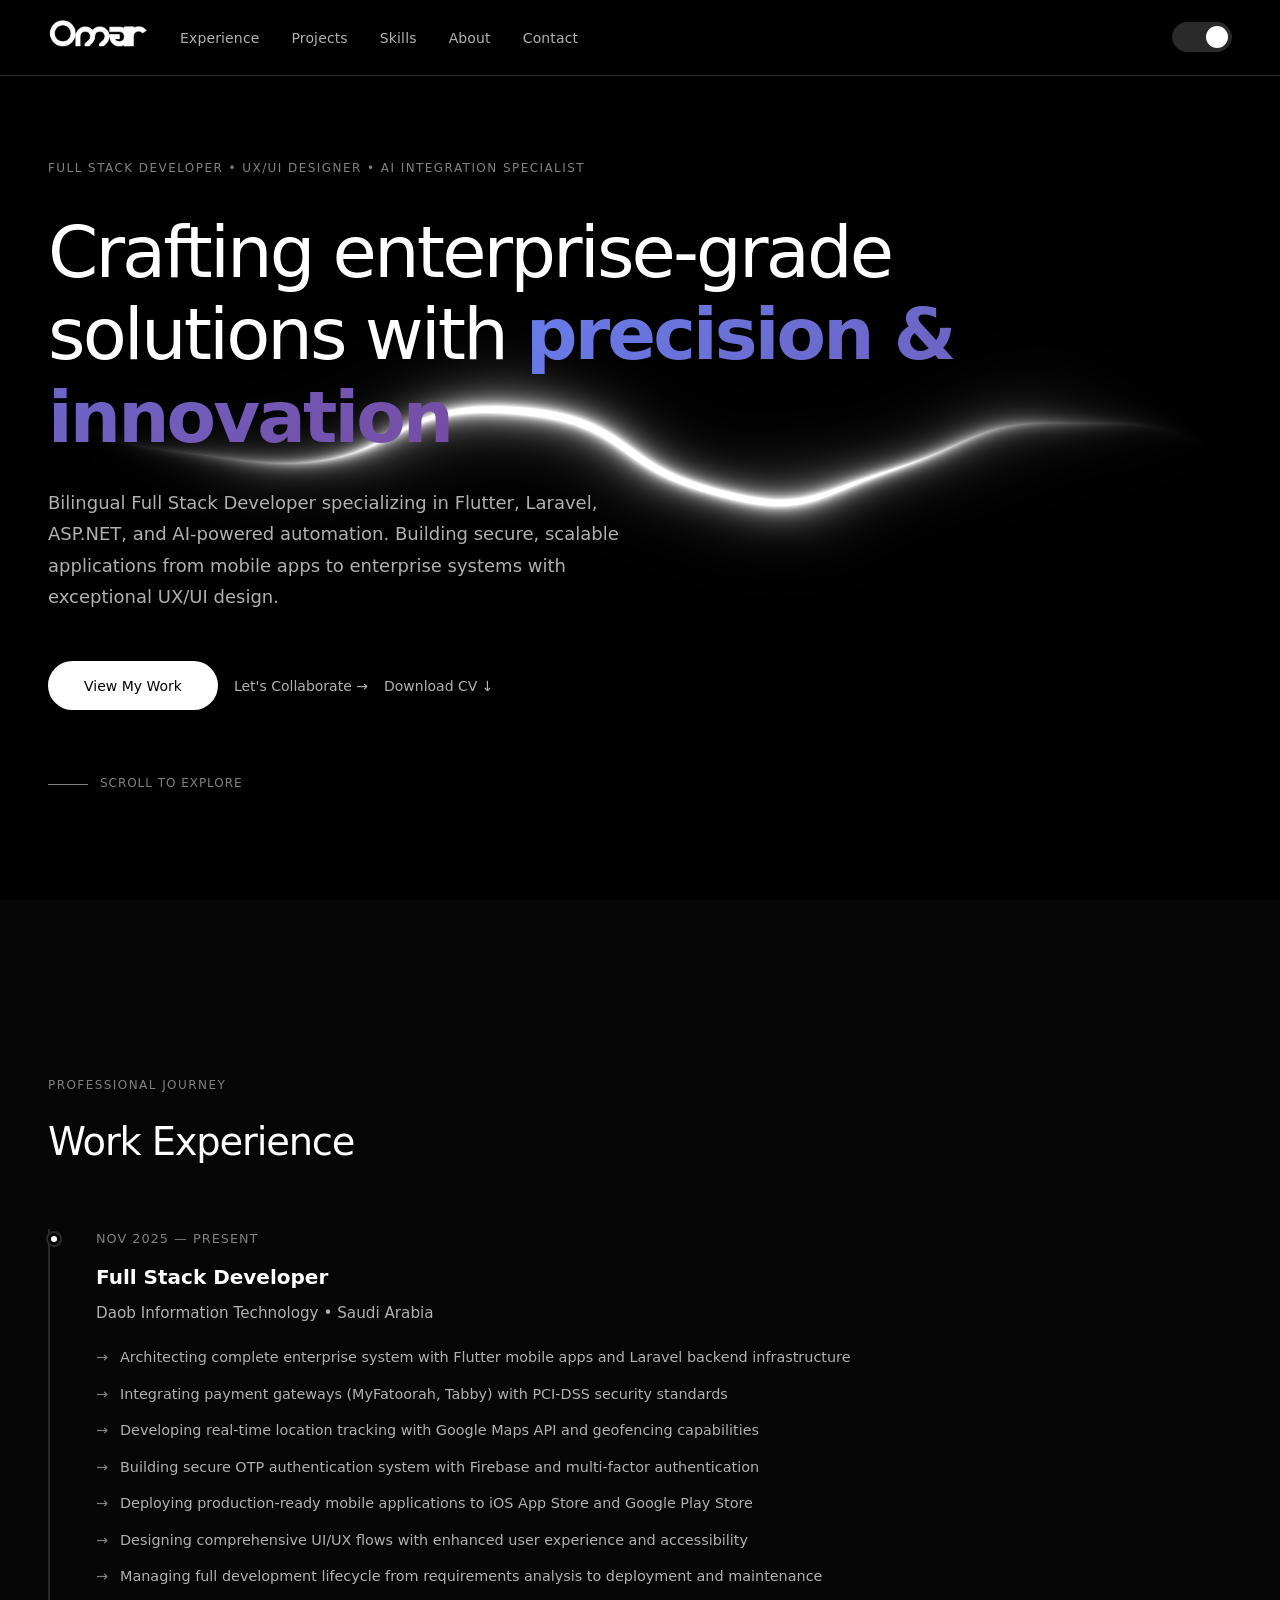
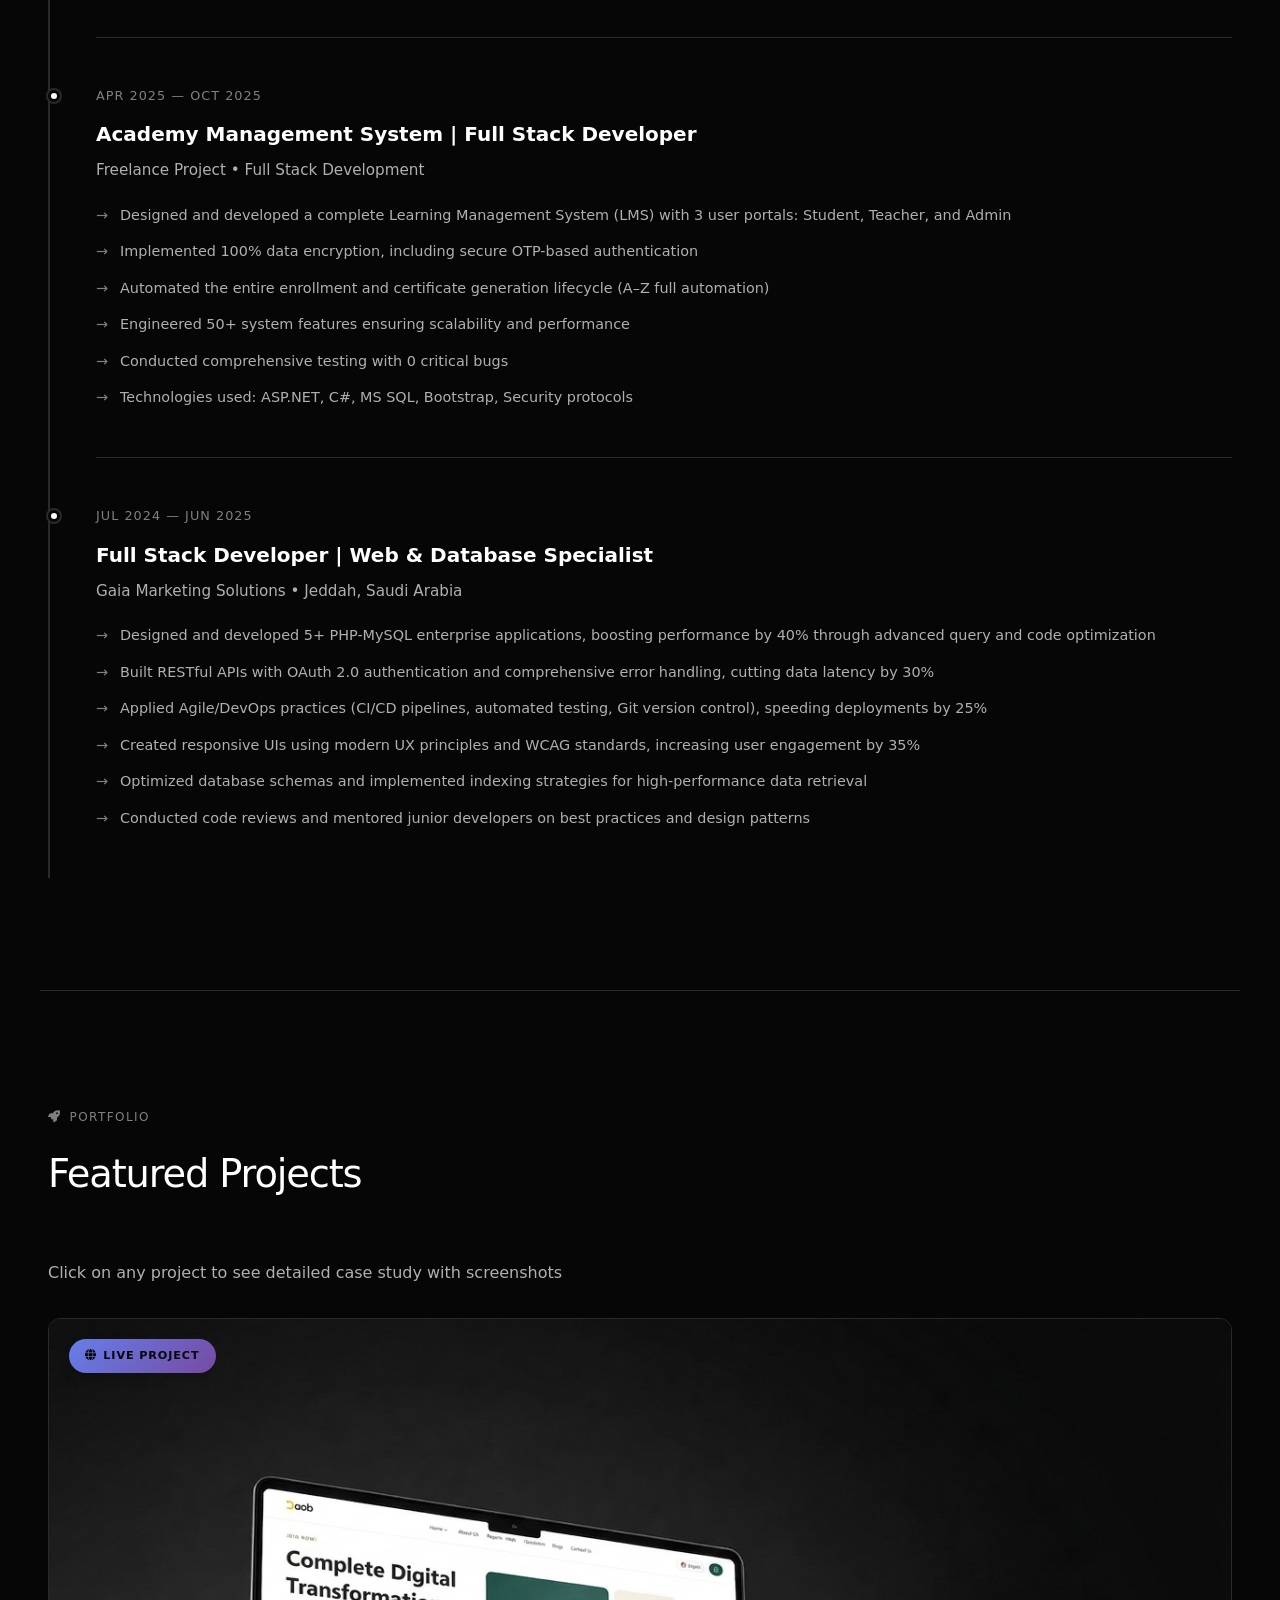
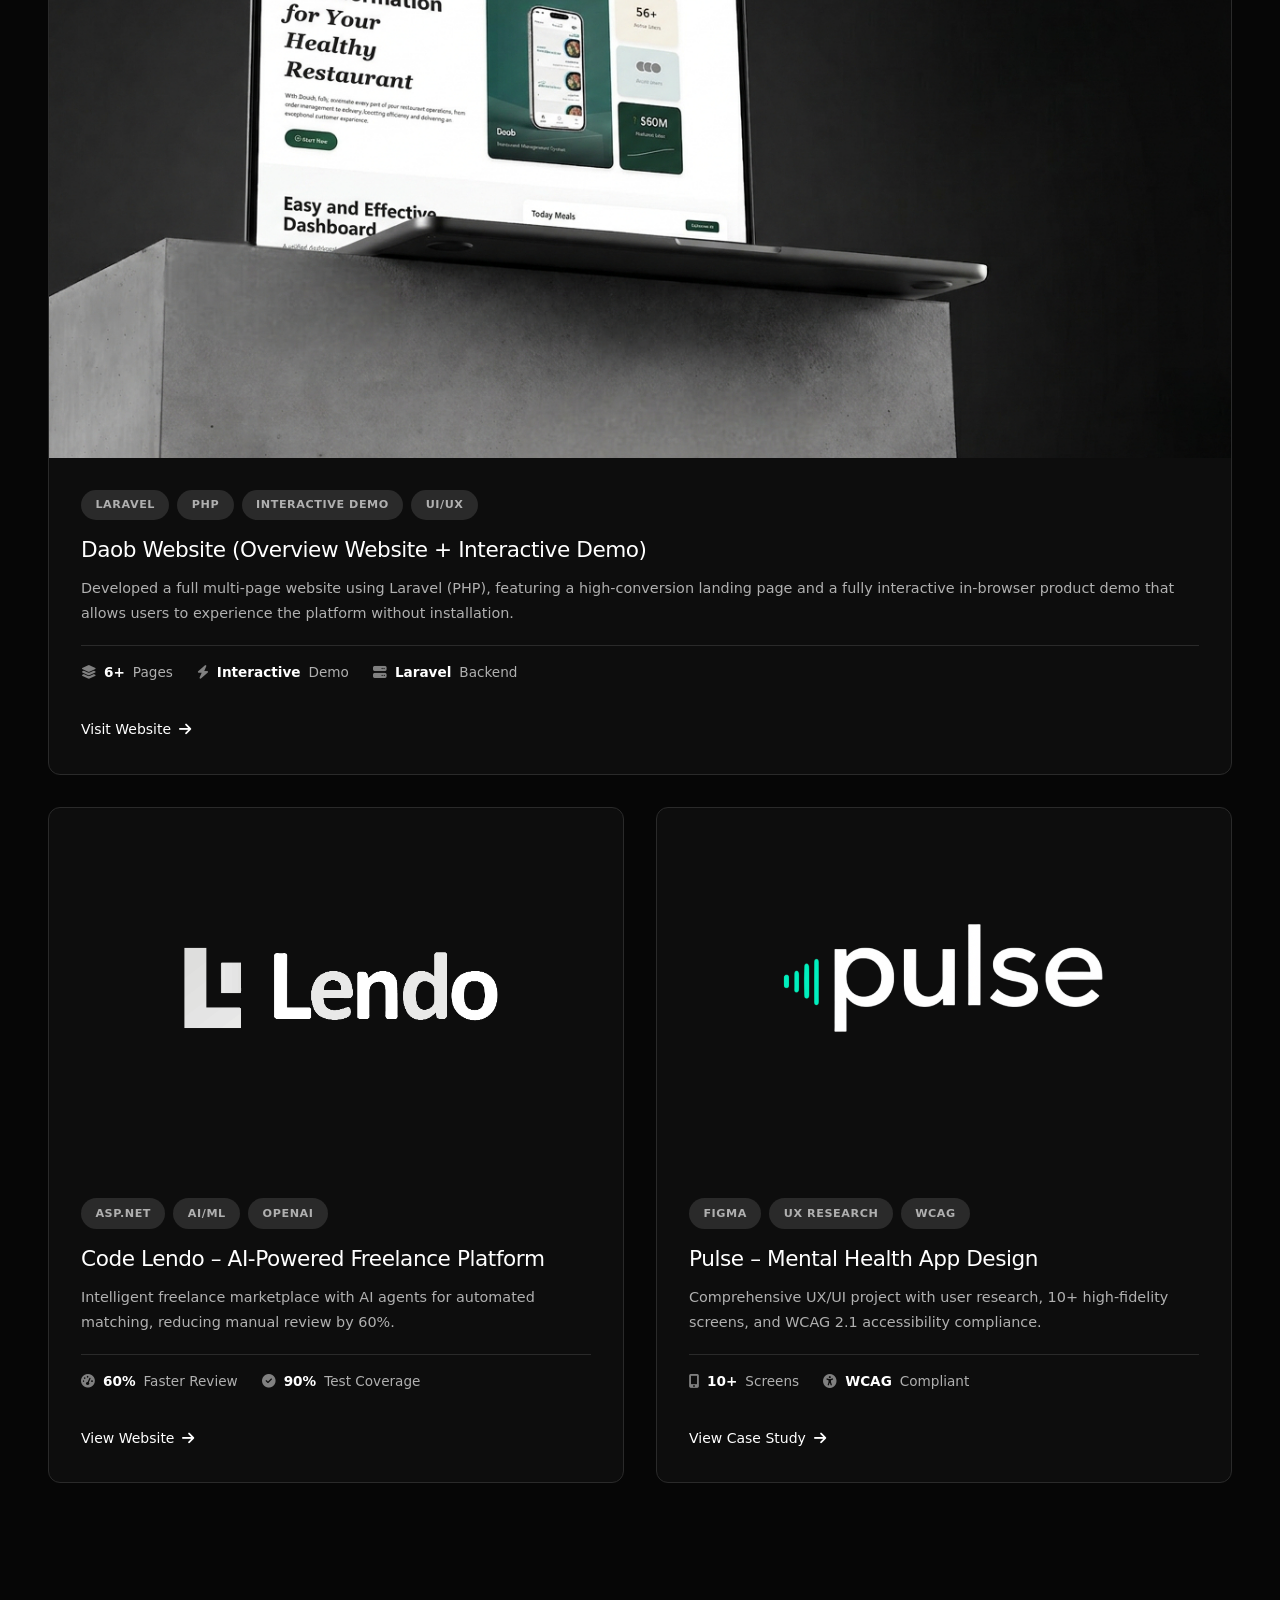
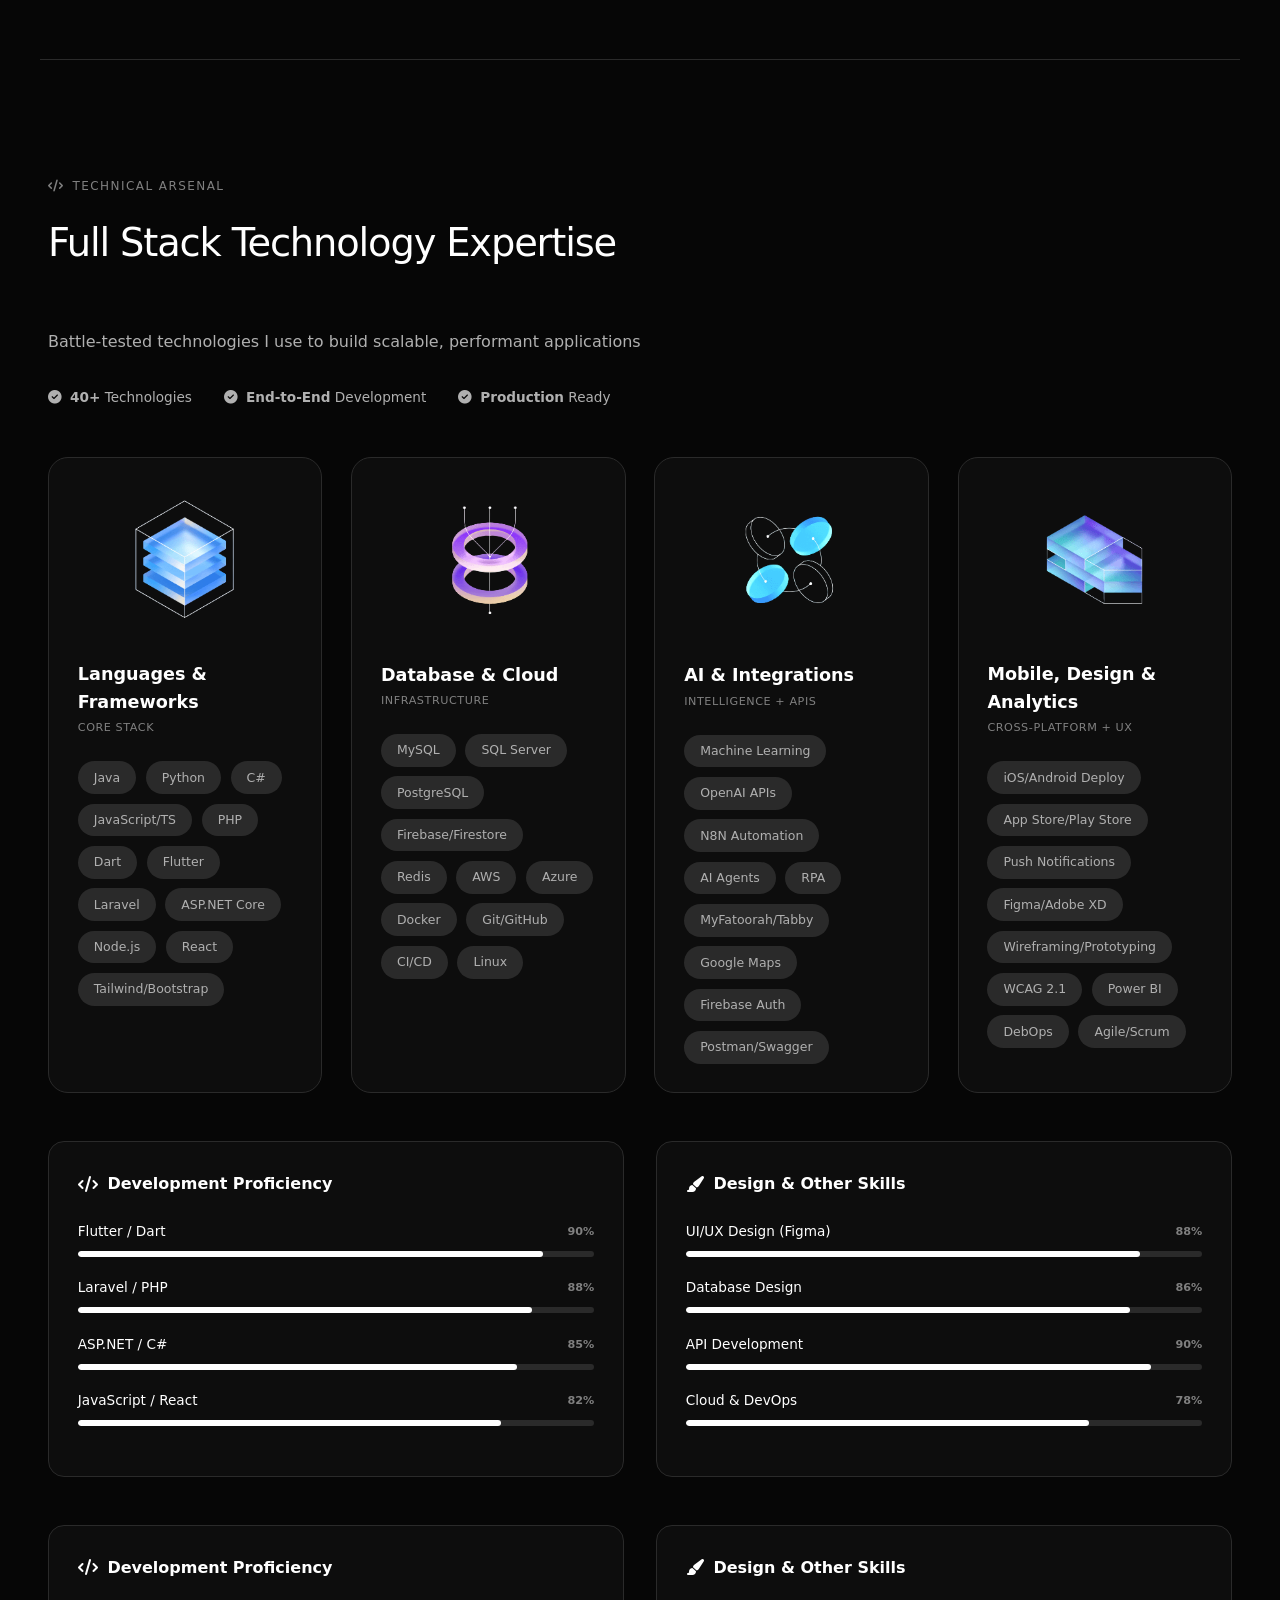
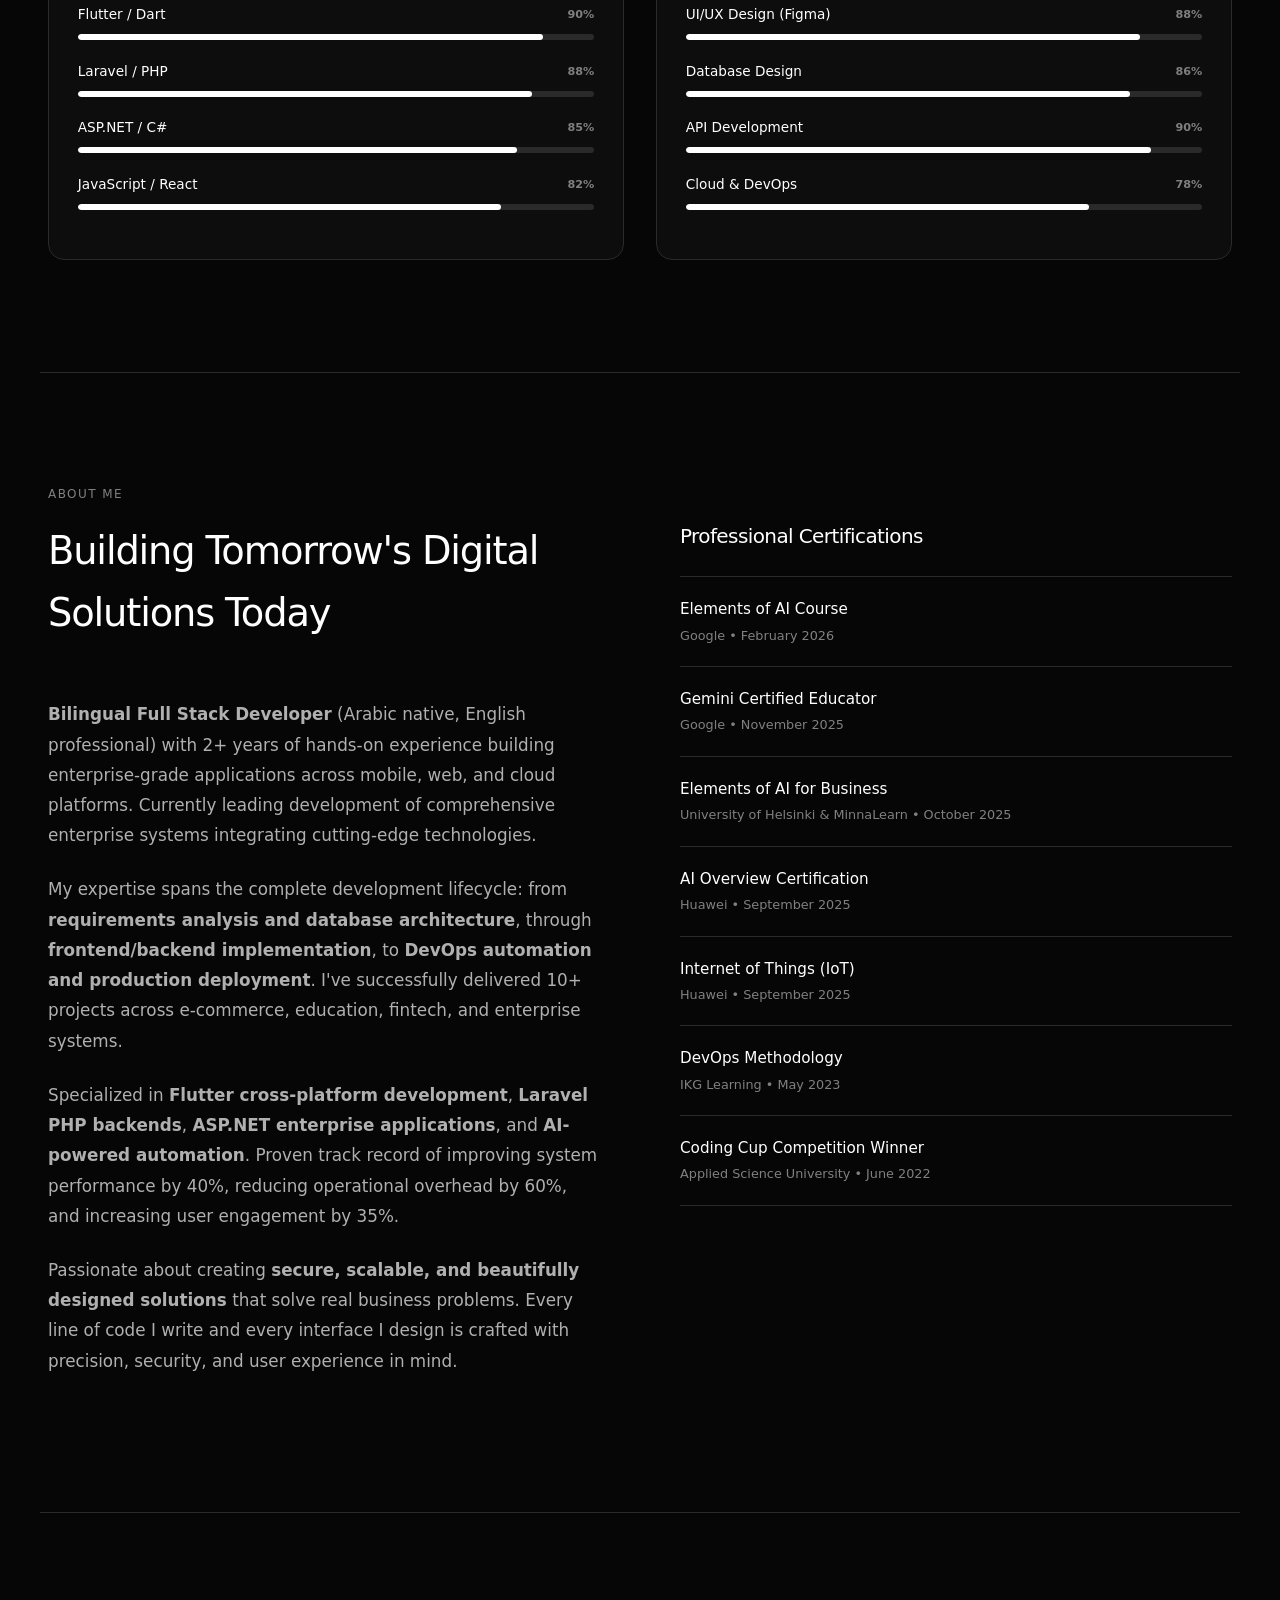
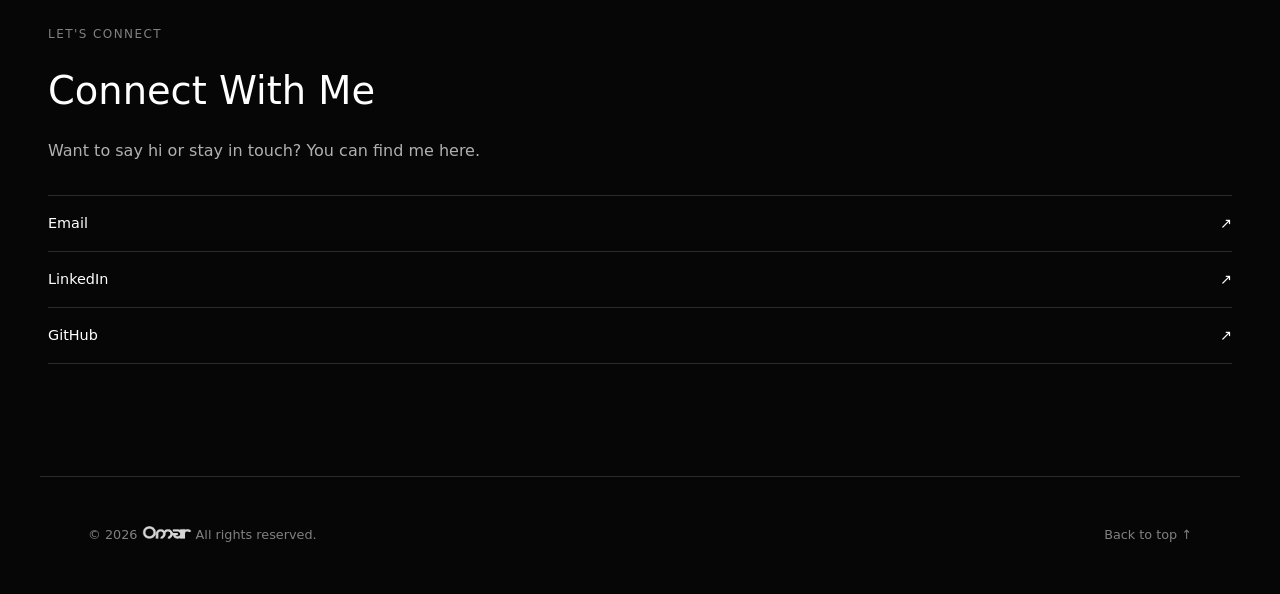
==== commit 859fec72: "Remove unused asstes" ====
--- a/index.html
+++ b/index.html
@@ -473,7 +473,7 @@
                 <div class="skill-category animate-on-scroll">
                     <div class="skill-category-header">
                         <div class="skill-category-icon" data-bg="1">
-                            <img class="skill-icon-img" src="assets/icon-skill1.png" alt="Mobile Icon">
+                            <img class="skill-icon-img" src="assets/Icons/icon-skill1.png" alt="Mobile Icon">
 
                         </div>
                         <div>
@@ -501,7 +501,7 @@
                 <div class="skill-category animate-on-scroll">
                     <div class="skill-category-header">
                         <div class="skill-category-icon" data-bg="2">
-                            <img class="skill-icon-img" src="assets/icon-skill3.png" alt="Mobile Icon">
+                            <img class="skill-icon-img" src="assets/Icons/icon-skill3.png" alt="Mobile Icon">
 
                         </div>
                         <div>
@@ -528,7 +528,7 @@
                 <div class="skill-category animate-on-scroll">
                     <div class="skill-category-header">
                         <div class="skill-category-icon" data-bg="3">
-                            <img class="skill-icon-img" src="assets/icon-skill2.png" alt="Mobile Icon">
+                            <img class="skill-icon-img" src="assets/Icons/icon-skill2.png" alt="Mobile Icon">
 
                         </div>
                         <div>
@@ -552,7 +552,7 @@
                 <div class="skill-category animate-on-scroll">
                     <div class="skill-category-header">
                         <div class="skill-category-icon" data-bg="4">
-                            <img class="skill-icon-img" src="assets/icon-skill4.png" alt="Mobile Icon">
+                            <img class="skill-icon-img" src="assets/Icons/icon-skill4.png" alt="Mobile Icon">
                         </div>
                         <div>
                             <div class="skill-category-title">Mobile, Design & Analytics</div>
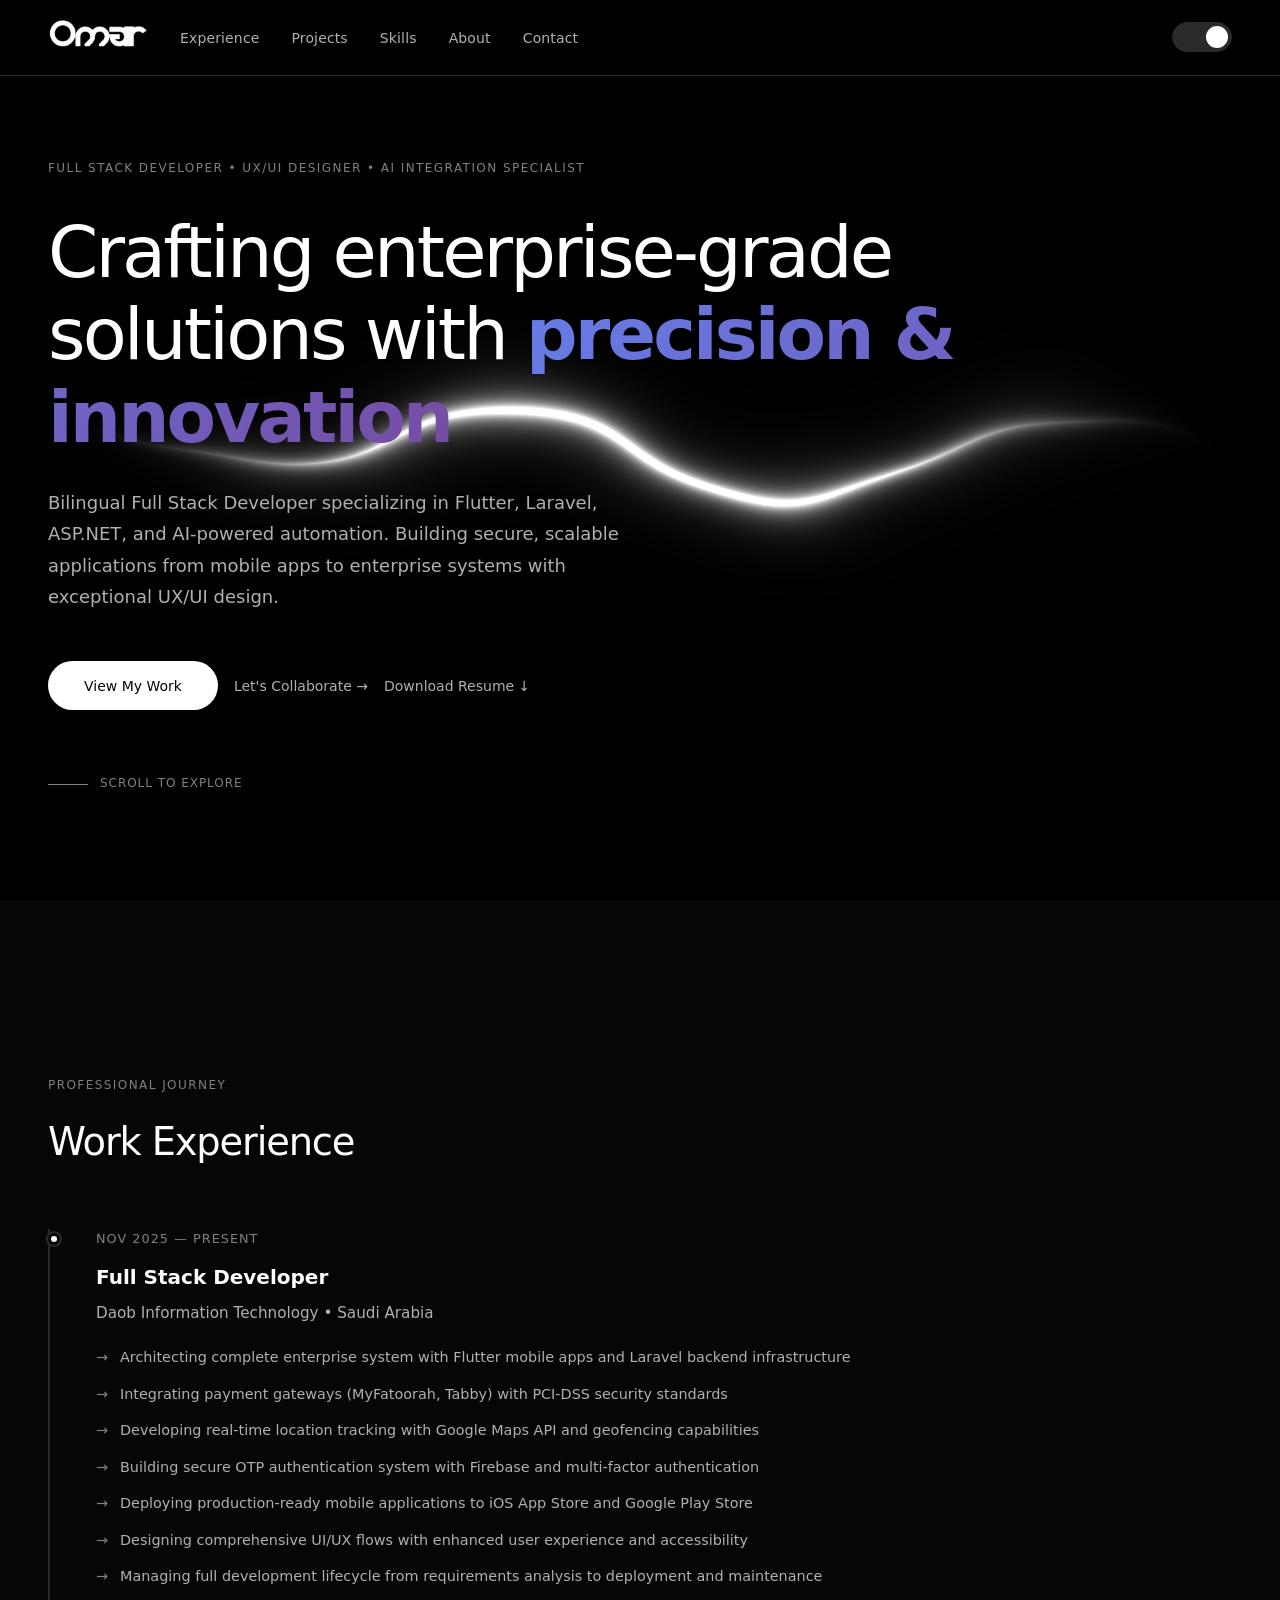
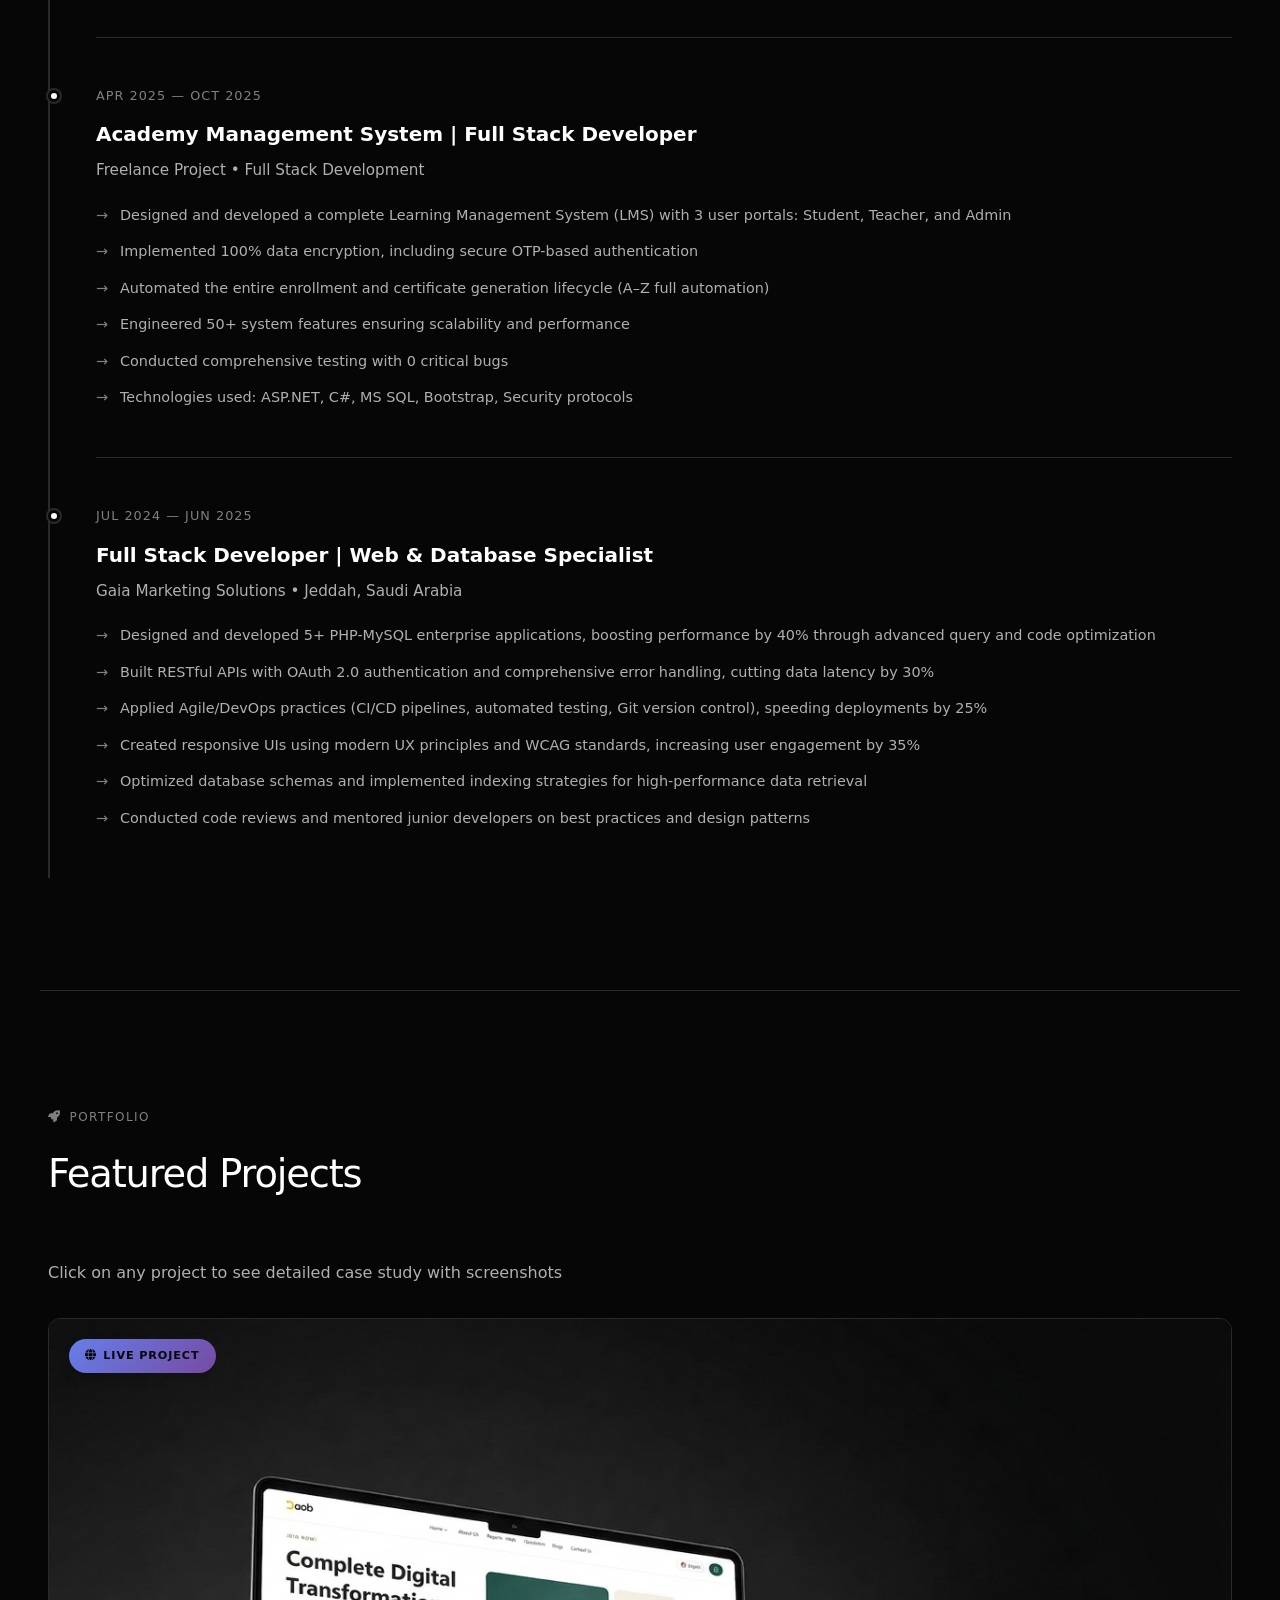
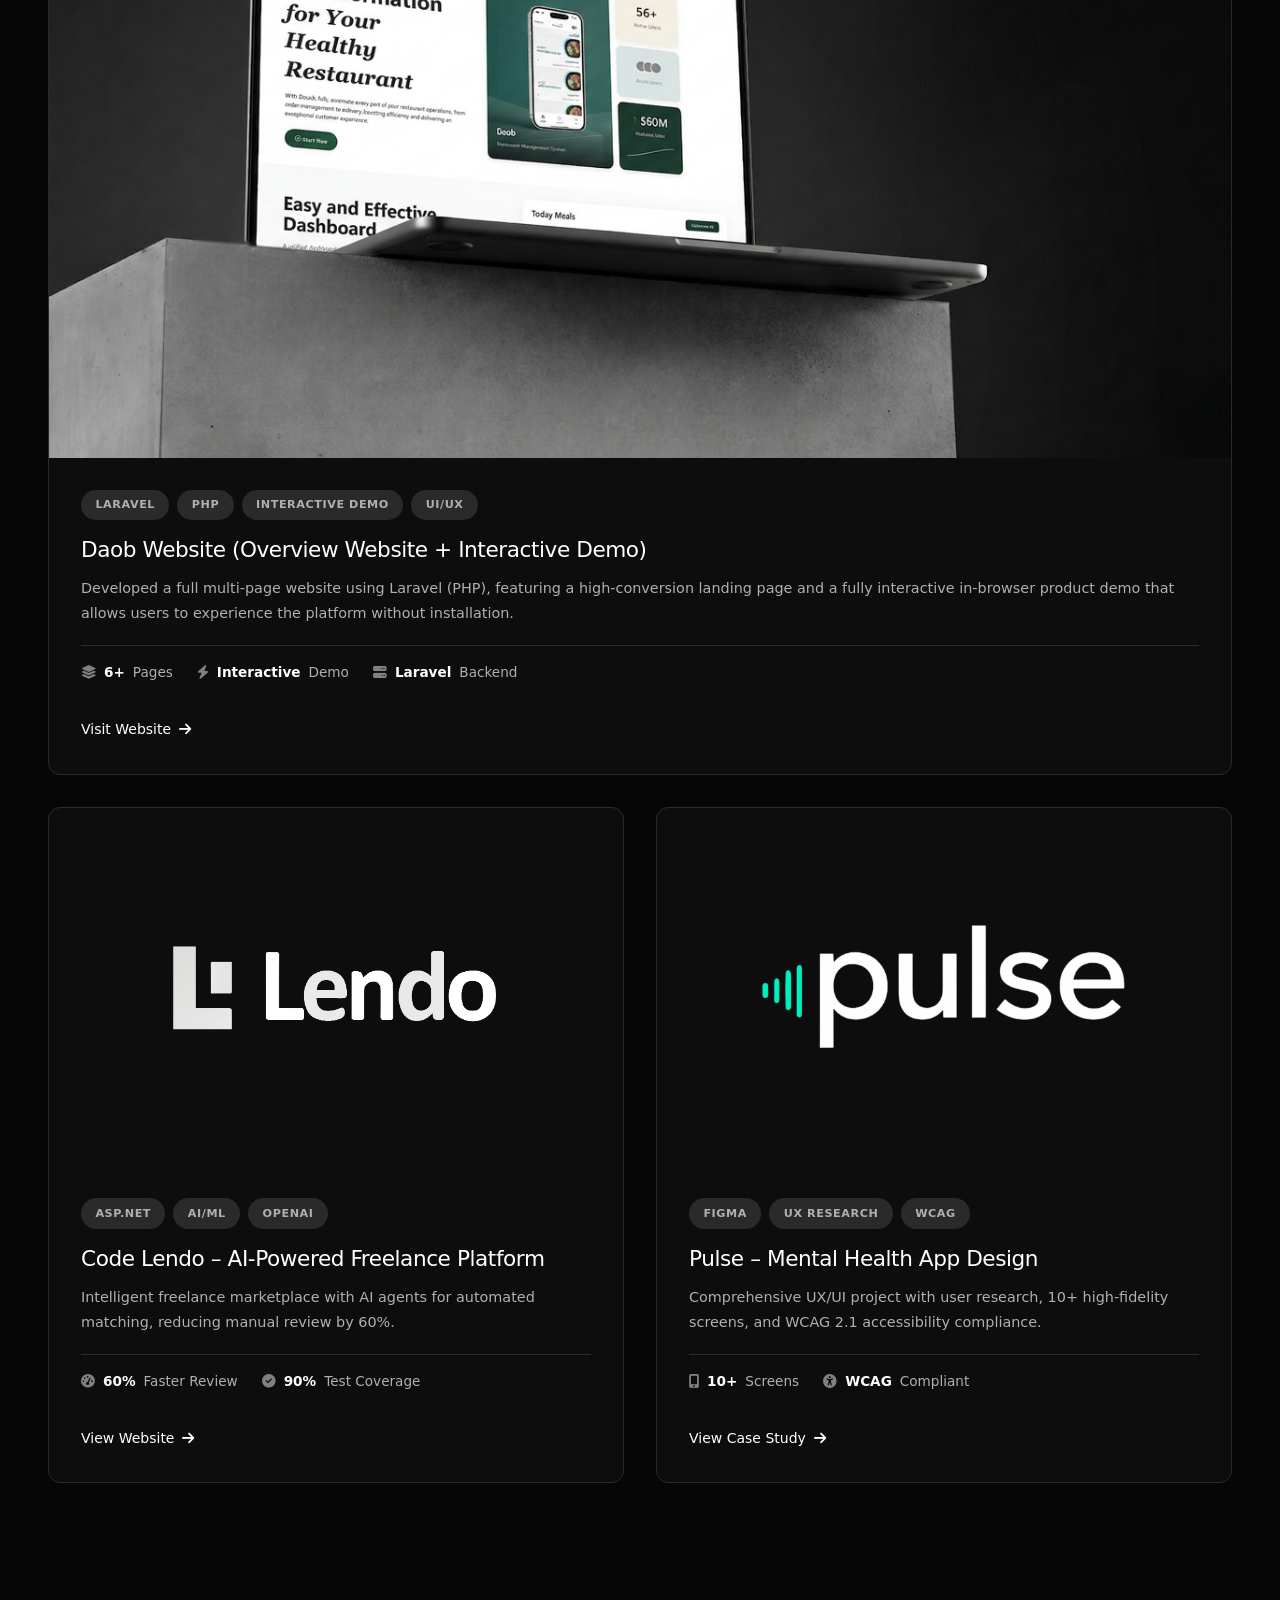
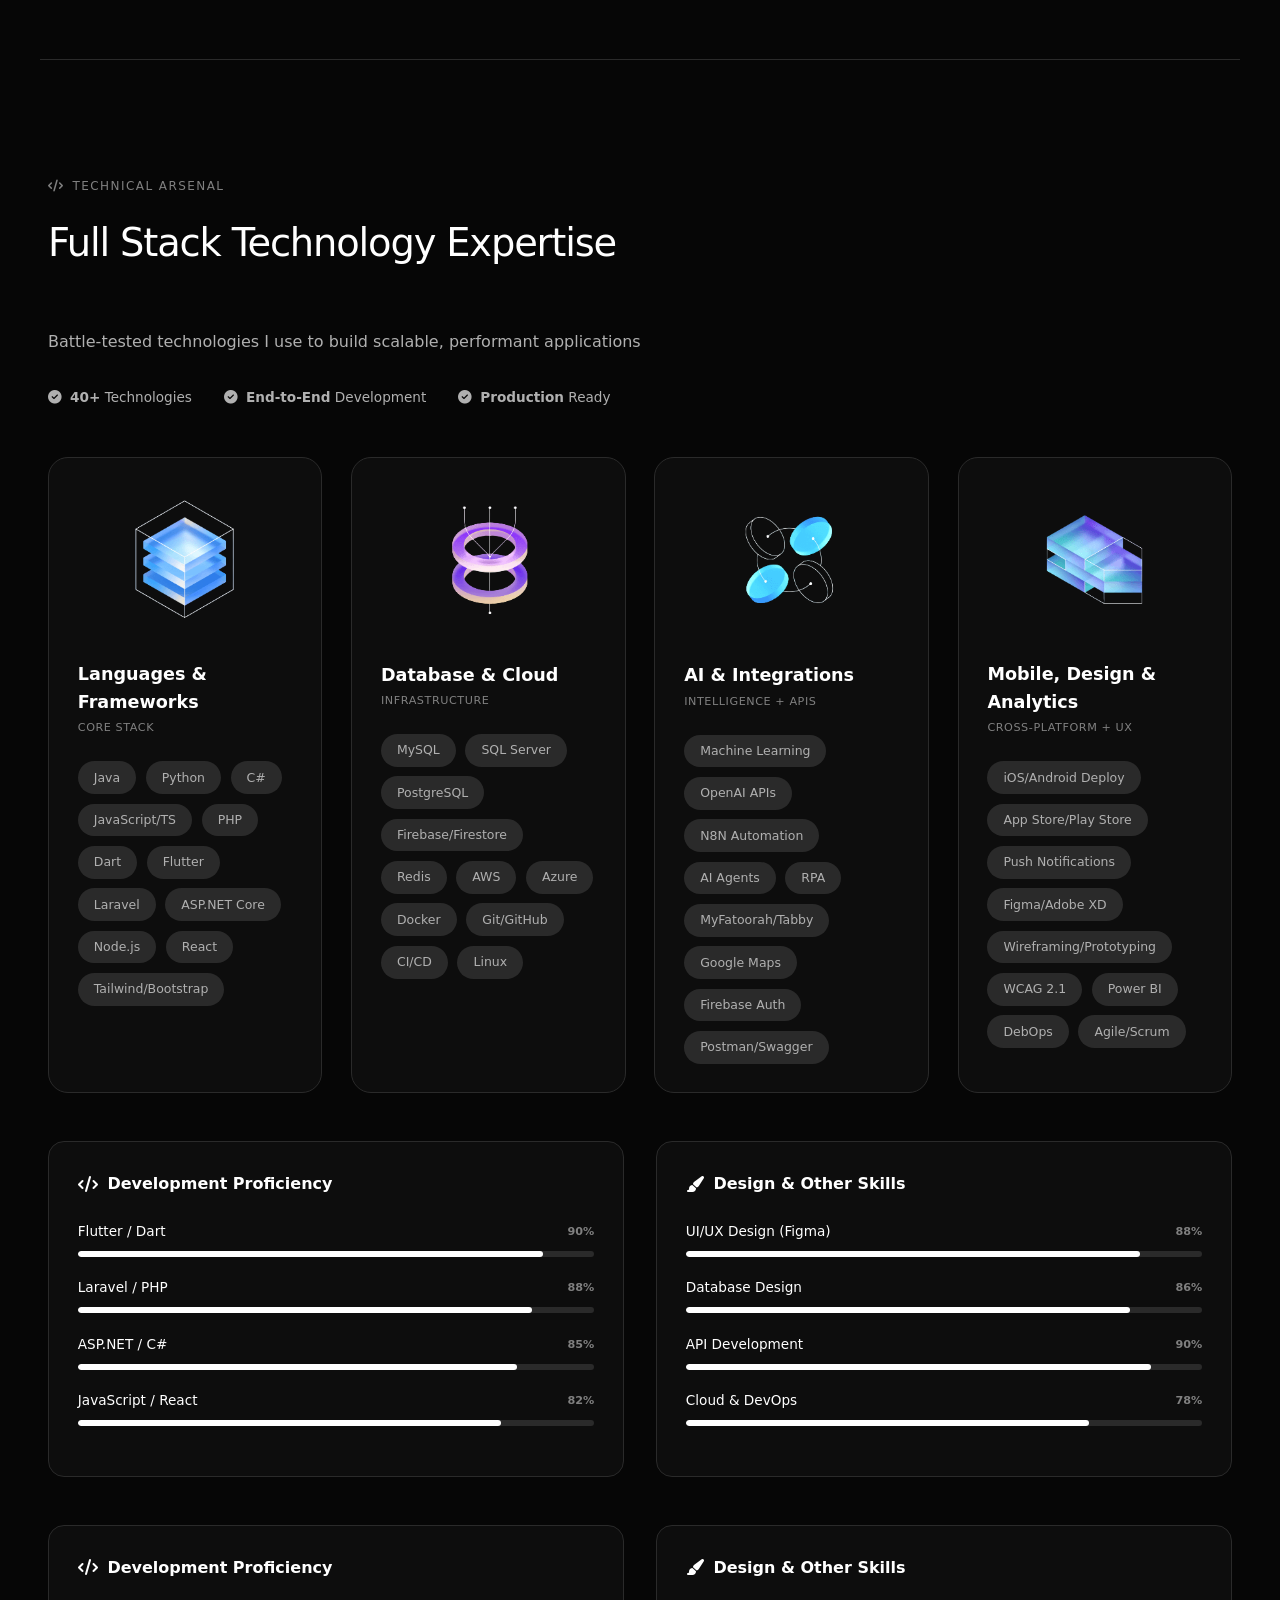
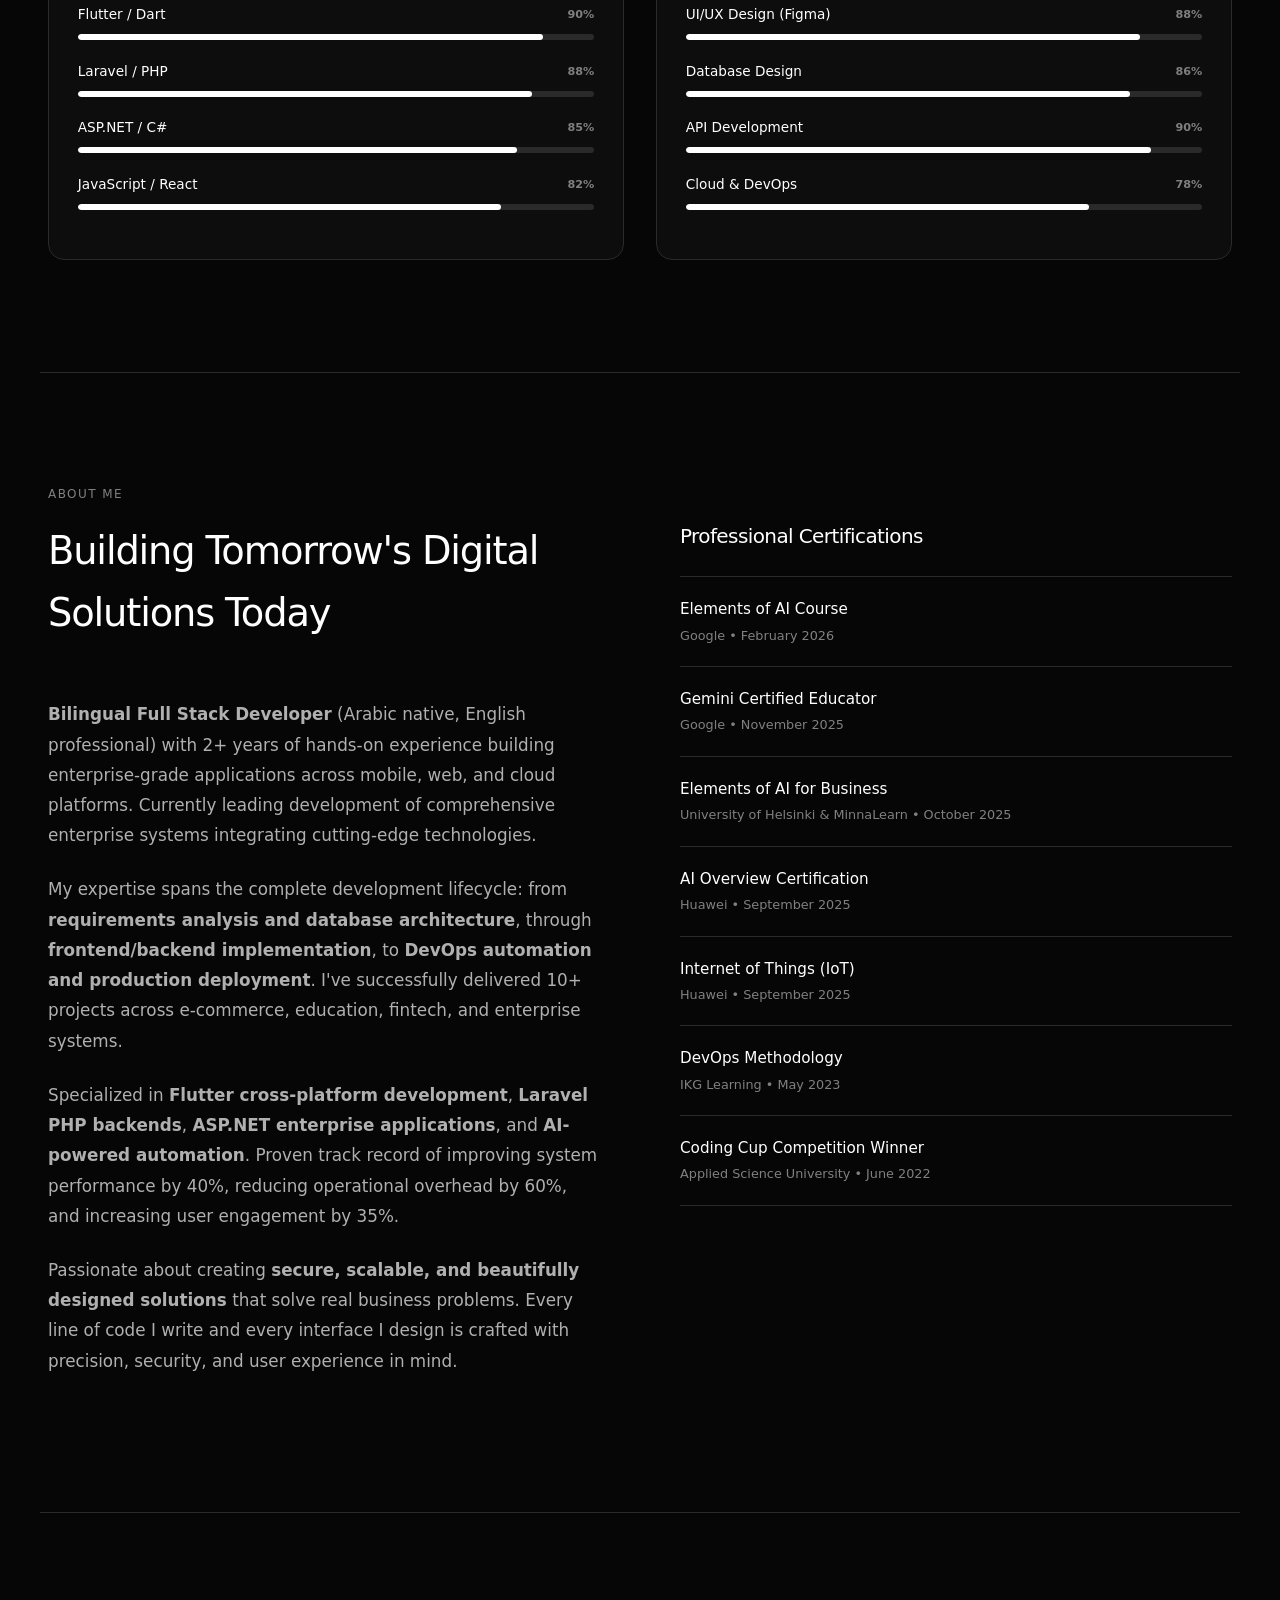
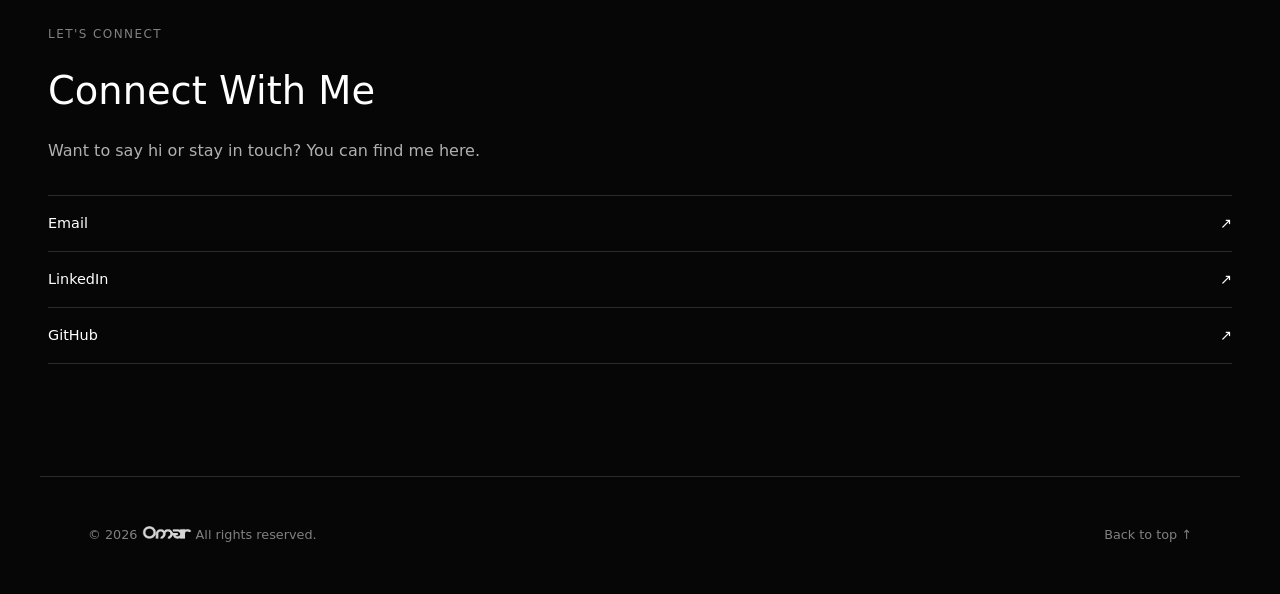
==== commit eb562298: "Enhance image filters script" ====
--- a/index.html
+++ b/index.html
@@ -85,7 +85,7 @@
             <div class="hero-cta">
                 <a href="#projects" class="btn-primary">View My Work</a>
                 <a href="#contact" class="btn-ghost">Let's Collaborate →</a>
-                <a href="/assets/Omar_Abdulmajeed_Resume.pdf" class="btn-ghost" download>Download CV ↓</a>
+                <a href="/assets/Omar_Abdulmajeed_Resume.pdf" class="btn-ghost" download>Download Resume ↓</a>
             </div>
             <div class="scroll-indicator">
                 <span class="scroll-line"></span>
--- a/css/style.css
+++ b/css/style.css
@@ -189,7 +189,7 @@
       transform: translateY(-9px) rotate(-45deg);
   }
 
-  /* Mobile Menu Overlay */
+  /* Mobile Menu  */
   .nav-mobile-menu {
       position: fixed;
       top: 0;
@@ -237,7 +237,7 @@
       color: var(--gray-600);
   }
 
-  /* Mobile menu close button */
+
   .mobile-menu-close {
       position: absolute;
       top: 1.25rem;
@@ -249,7 +249,7 @@
       color: var(--black);
   }
 
-  /* Overlay background when menu is open */
+
   .mobile-overlay {
       position: fixed;
       top: 0;
@@ -268,7 +268,7 @@
       visibility: visible;
   }
 
-  /* Desktop nav links hidden on mobile */
+
   @media (max-width: 768px) {
       .nav-links {
           display: none !important;
@@ -294,7 +294,6 @@
       }
   }
 
-  /* Ensure nav has proper spacing for mobile */
   nav {
       justify-content: space-between;
       align-items: center;
@@ -310,7 +309,7 @@
       display: none;
   }
 
-  /* HERO with Canvas BG */
+  /* HERO  */
   .hero {
       position: relative;
       min-height: 100vh;
@@ -654,7 +653,6 @@
       background: linear-gradient(135deg, #667eea 0%, #764ba2 100%);
   }
 
-  /* UPDATED PROJECT IMAGE STYLES */
   .project-img {
       width: 100%;
       aspect-ratio: 16/10;
@@ -675,7 +673,7 @@
       transform: scale(1.08);
   }
 
-  /* Fallback placeholder when no image */
+
   .project-img-placeholder {
       width: 100%;
       height: 100%;
@@ -702,7 +700,6 @@
       opacity: 0.9;
   }
 
-  /* Image overlay for gradient effect */
   .project-img-overlay {
       position: absolute;
       bottom: 0;
@@ -715,12 +712,8 @@
       transition: opacity 0.3s ease;
   }
 
-  /* Invert specific logos on light theme */
-  body[data-theme="light"] .project-card.invert-on-light .project-img img {
-      filter: invert(1) brightness(1.2);
-  }
-
-  /* Also handle the placeholder fallback */
+
+
   body[data-theme="light"] .project-card.invert-on-light .project-img-placeholder {
       filter: invert(1) brightness(1.2);
   }
@@ -946,7 +939,7 @@
       color: var(--gray-600);
   }
 
-  /* SKILLS SECTION - 4 CARDS WITH IMAGE ICONS */
+  /* SKILLS SECTION  */
   .skills-wrapper {
       width: 100%;
   }
@@ -969,7 +962,6 @@
       color: var(--gray-600);
   }
 
-  /* 4 CARDS GRID */
   .skills-categories {
       display: grid;
       grid-template-columns: repeat(4, 1fr);
@@ -1012,7 +1004,6 @@
       margin-bottom: 1.5rem;
   }
 
-  /* IMAGE ICON STYLES - same size as original icons (52x52px container) */
   .skill-category-icon {
       width: 100%;
       height: 100%;
@@ -1024,7 +1015,6 @@
 
   }
 
-  /* The actual image icon - same dimensions as the icon container */
   .skill-icon-img {
       width: 100%;
       height: 100%;
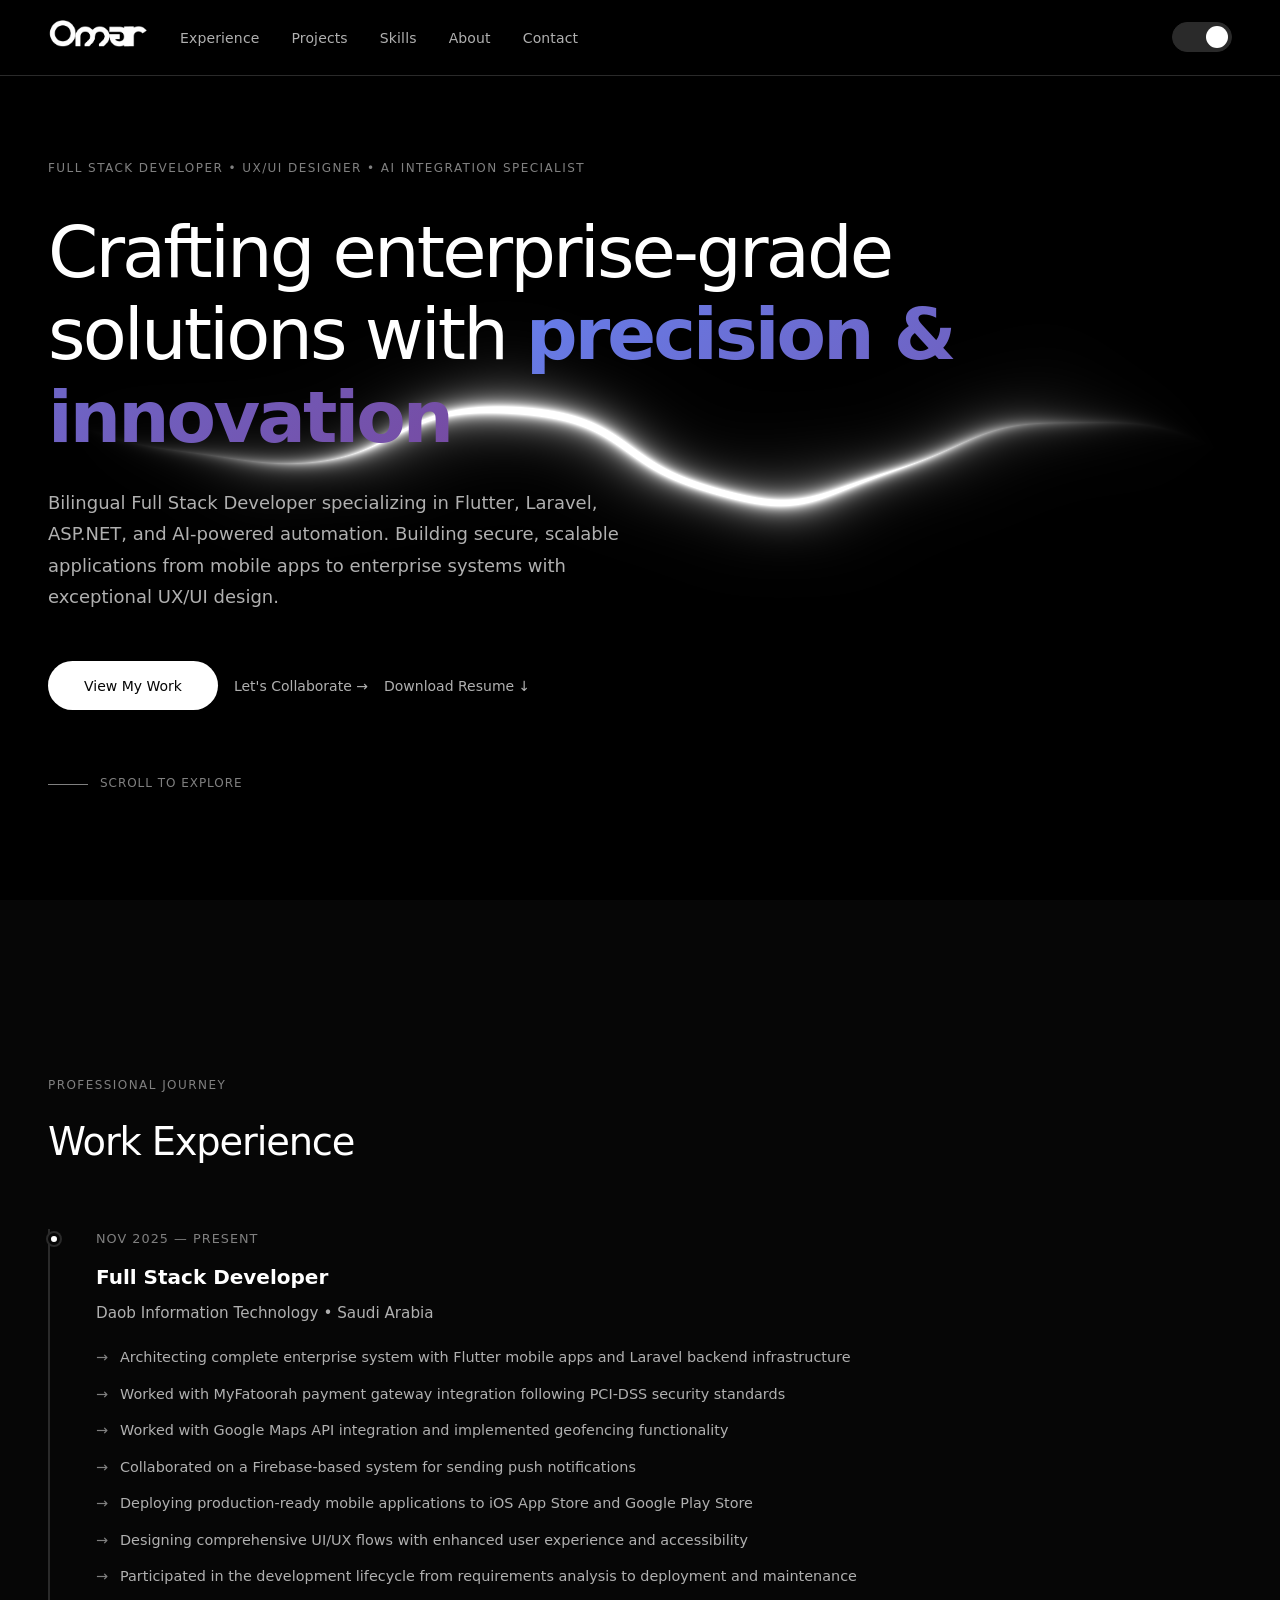
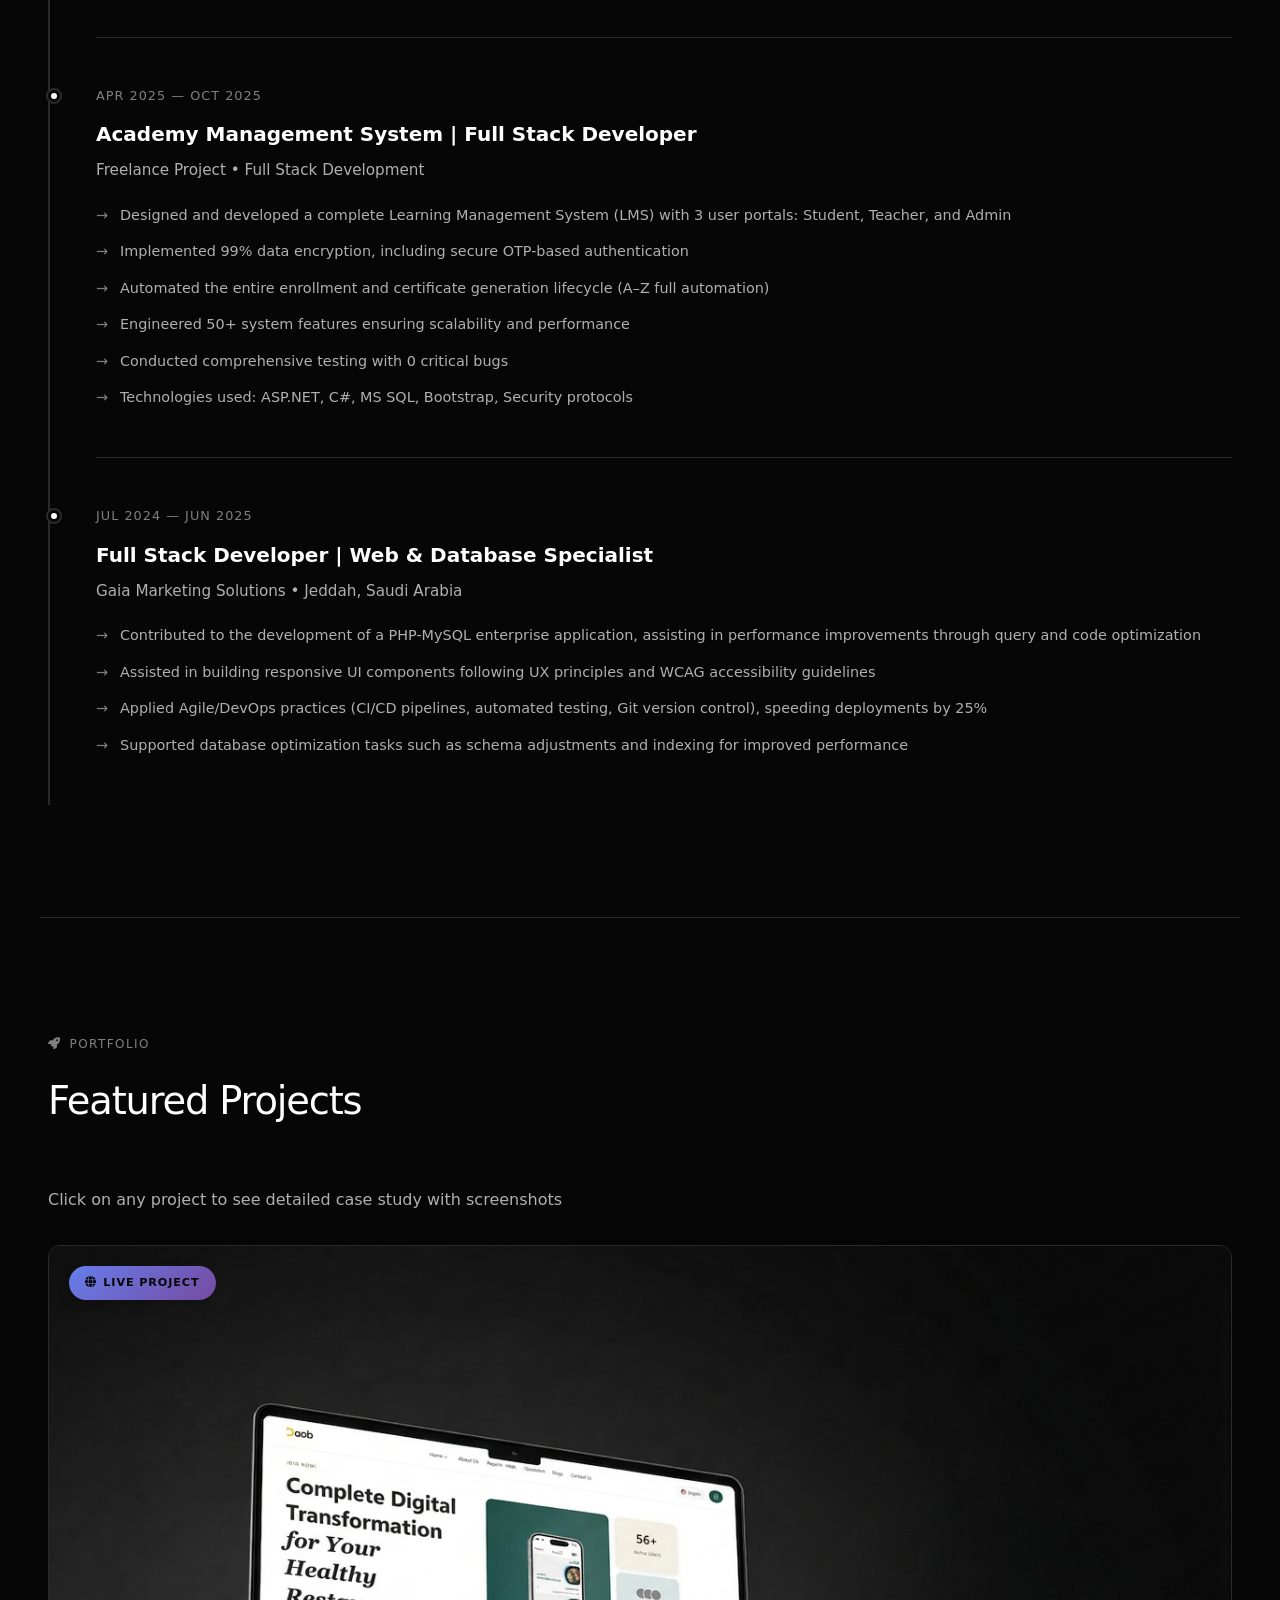
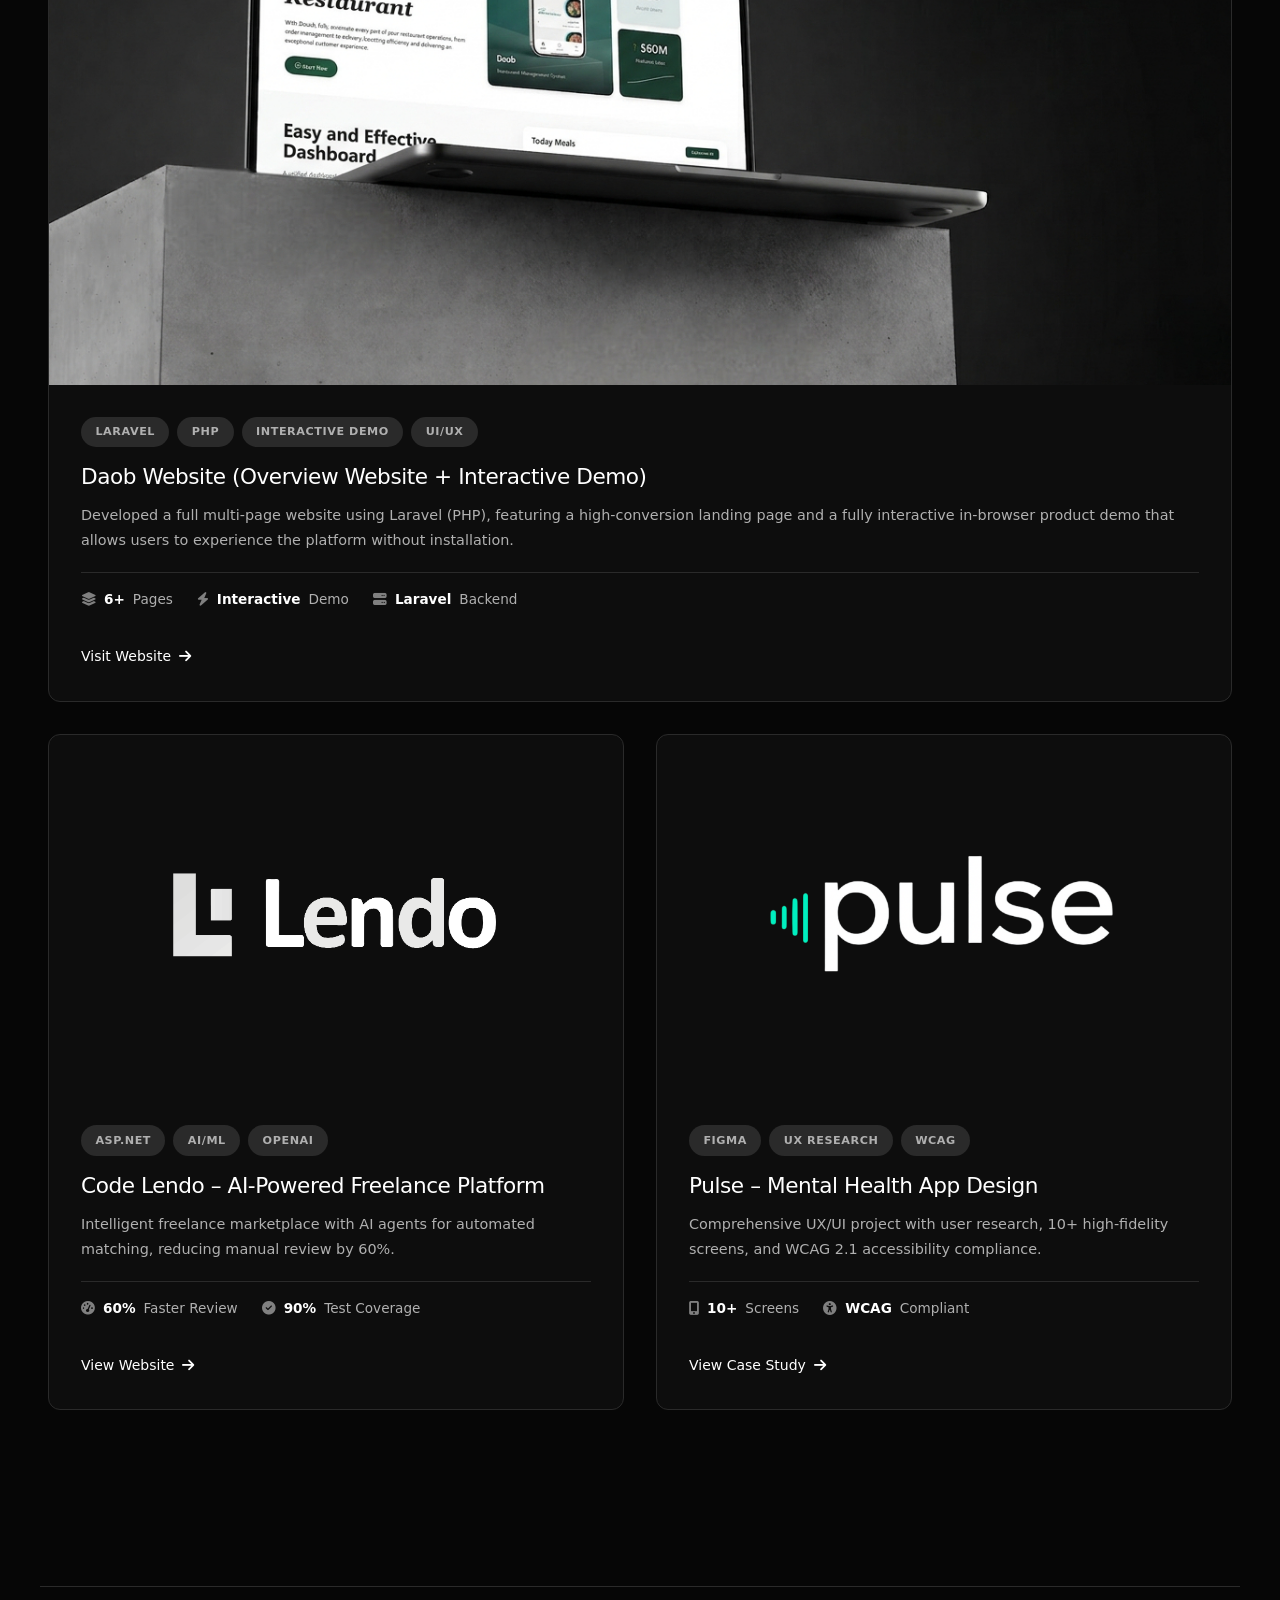
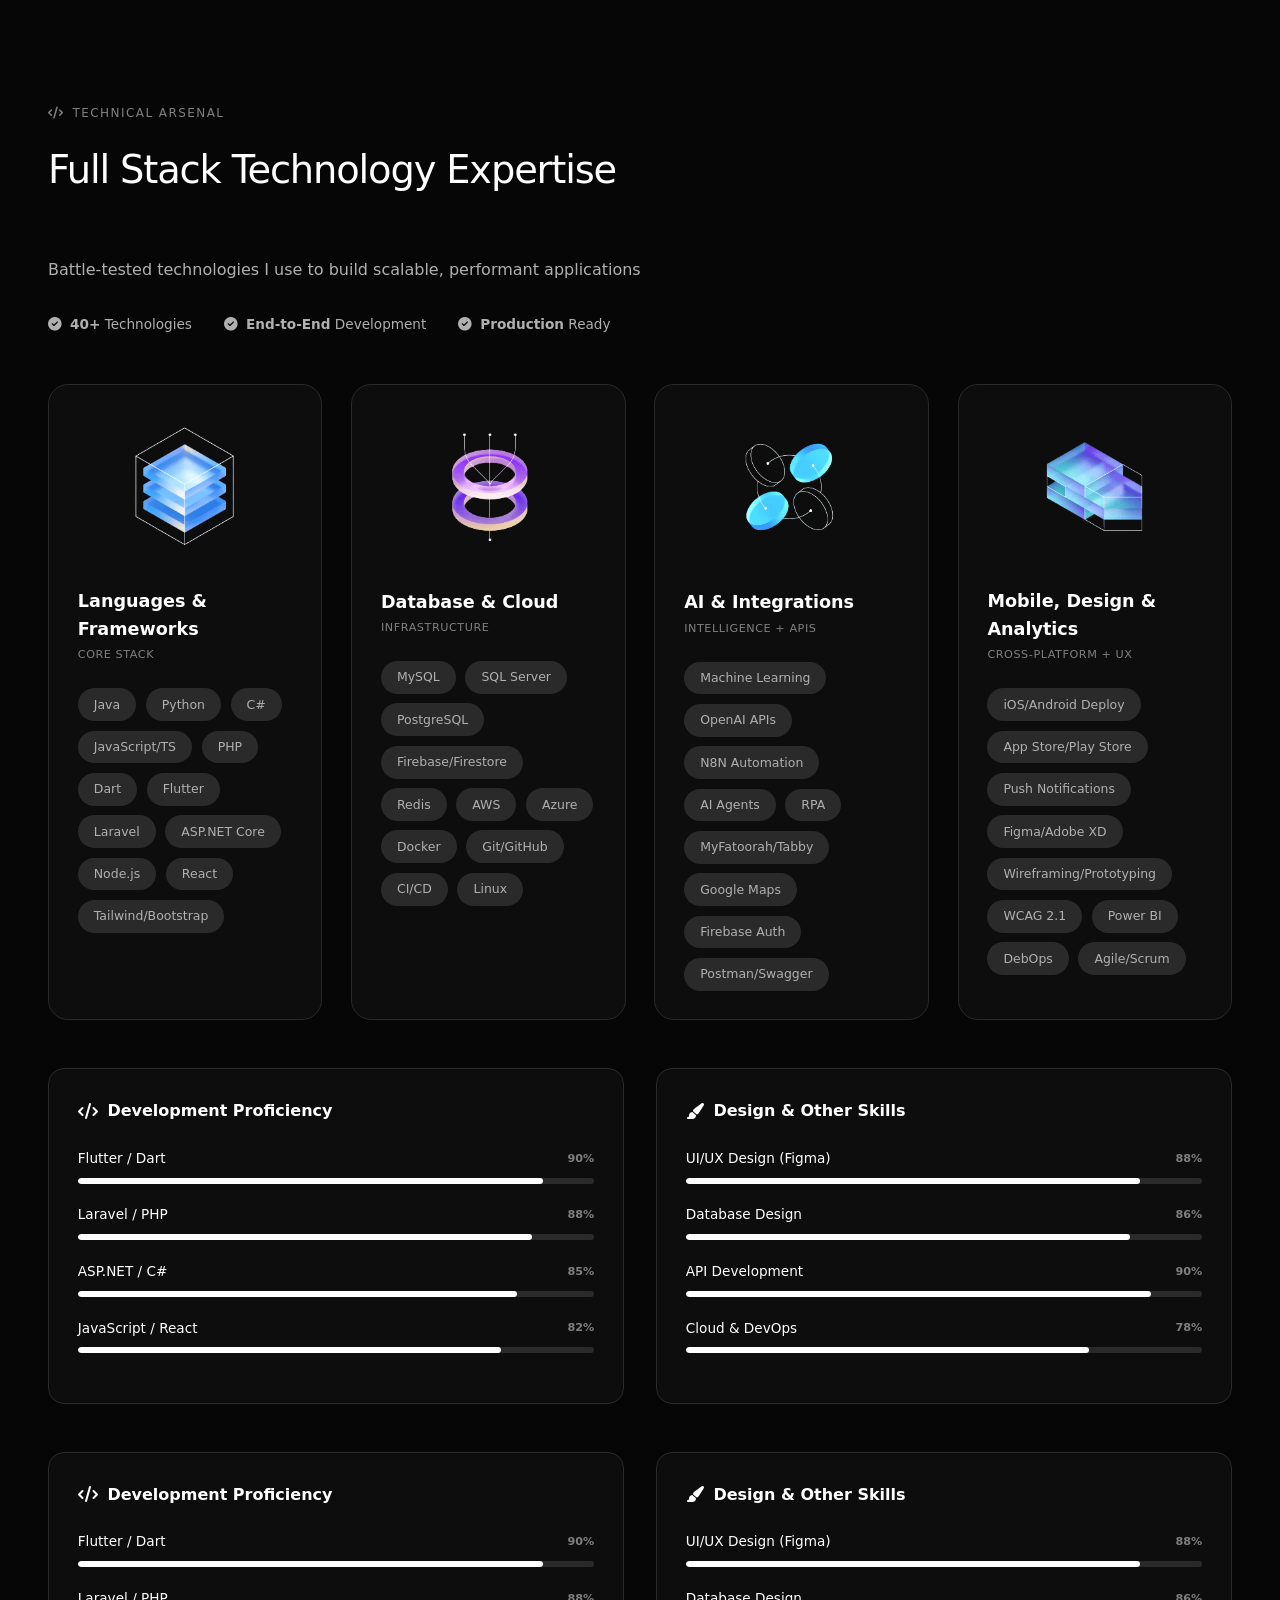
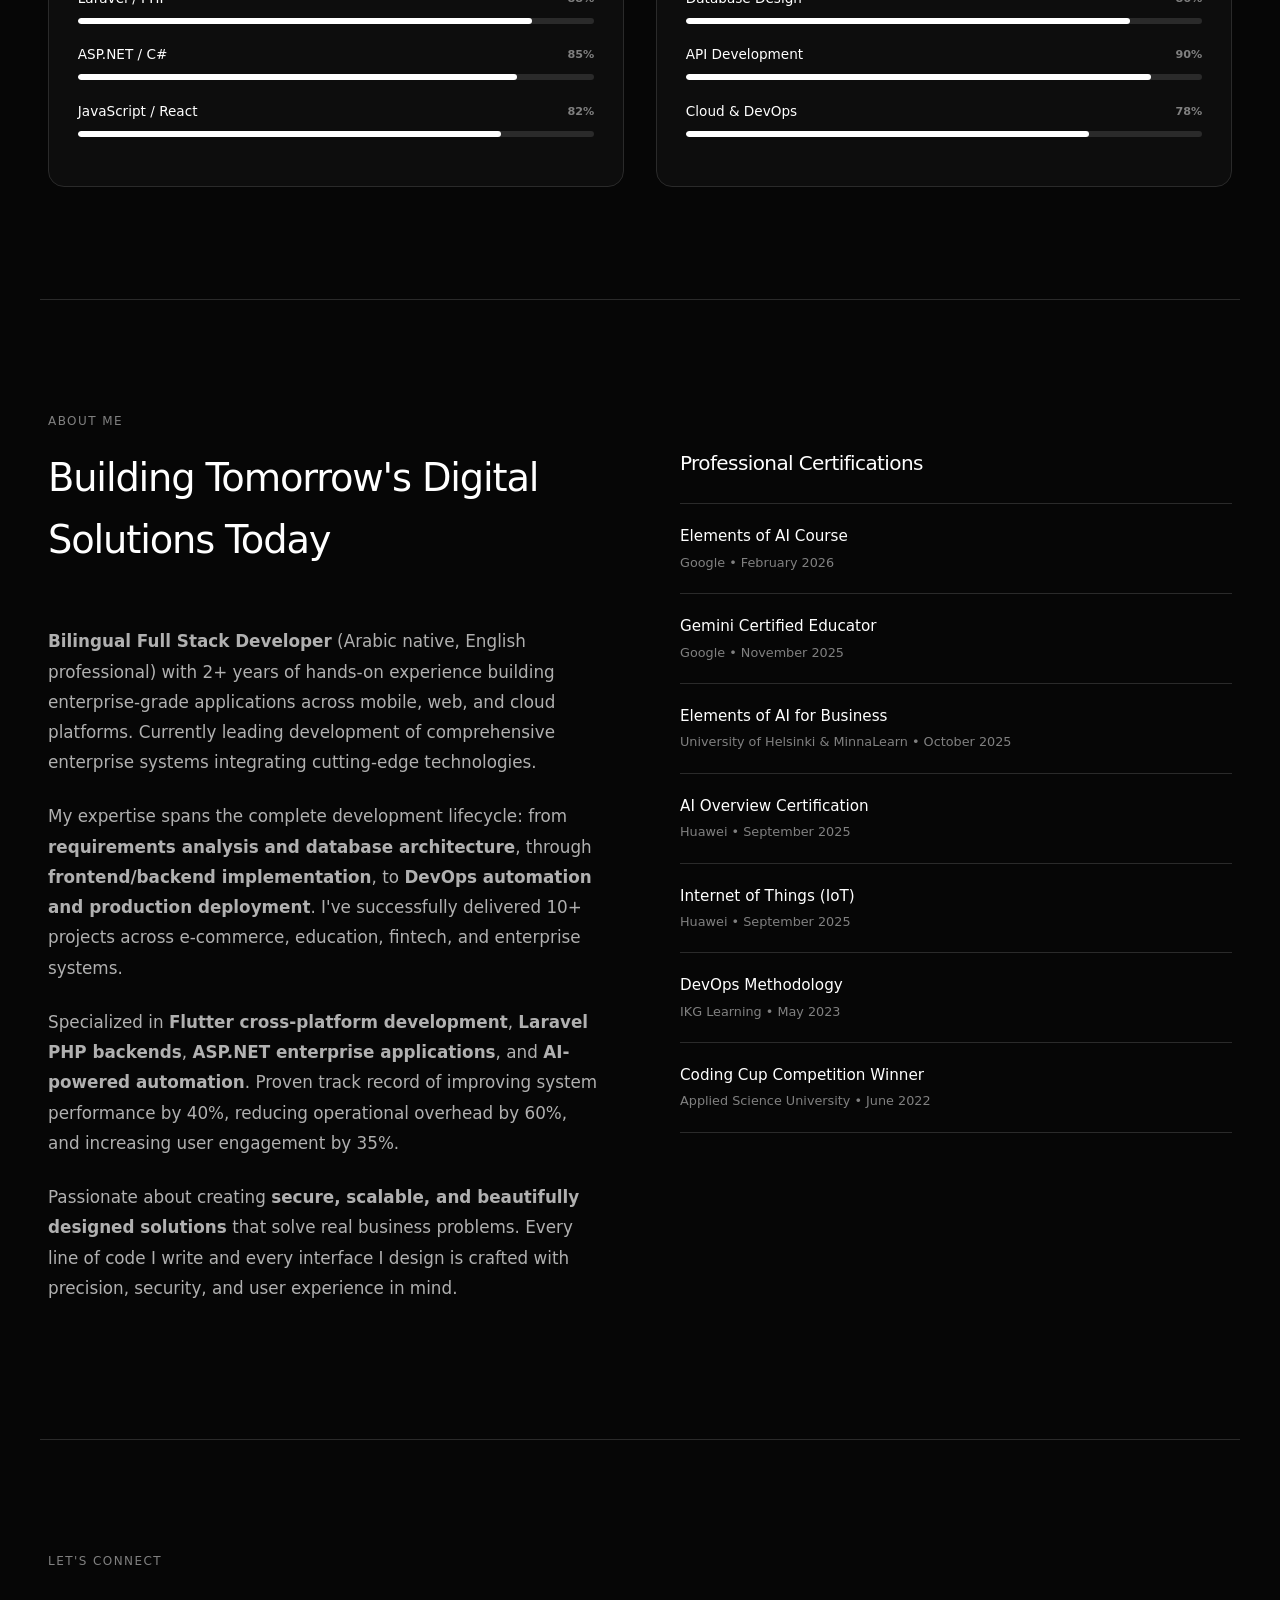
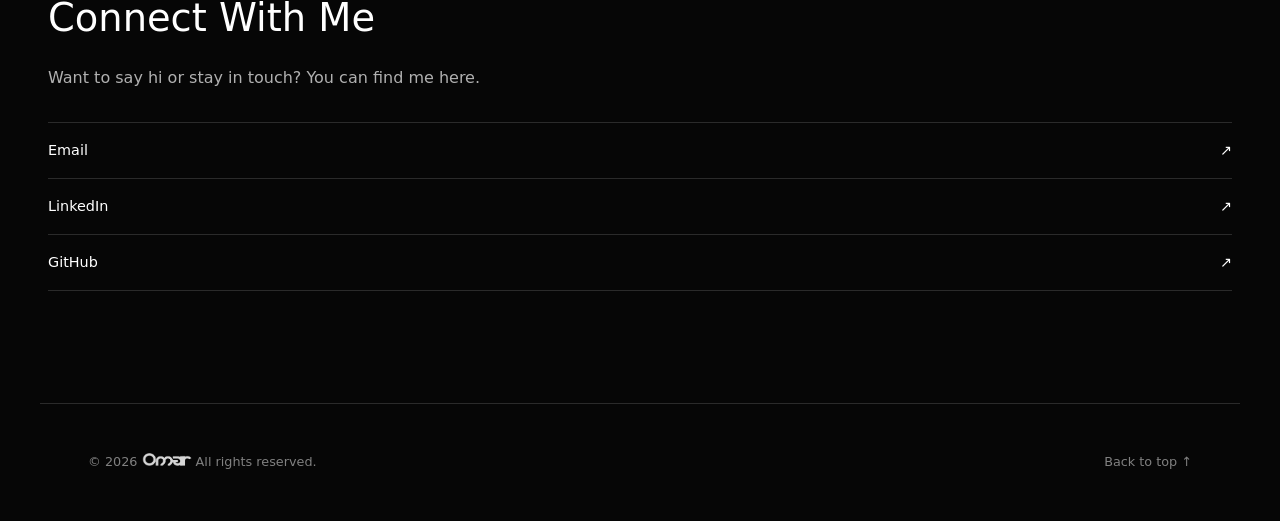
==== commit e7aa3578: "pulse logo" ====
--- a/index.html
+++ b/index.html
@@ -109,14 +109,14 @@
                 <ul class="timeline-achievements">
                     <li>Architecting complete enterprise system with Flutter mobile apps and Laravel backend
                         infrastructure</li>
-                    <!-- <li>Implementing ZATCA e-invoicing compliance for Saudi Arabian tax regulations with full validation -->
                     </li>
-                    <li>Integrating payment gateways (MyFatoorah, Tabby) with PCI-DSS security standards</li>
-                    <li>Developing real-time location tracking with Google Maps API and geofencing capabilities</li>
-                    <li>Building secure OTP authentication system with Firebase and multi-factor authentication</li>
+                    <li>Worked with MyFatoorah payment gateway integration following PCI-DSS security standards</li>
+                    <li>Worked with Google Maps API integration and implemented geofencing functionality</li>
+                    <li>Collaborated on a Firebase-based system for sending push notifications</li>
                     <li>Deploying production-ready mobile applications to iOS App Store and Google Play Store</li>
                     <li>Designing comprehensive UI/UX flows with enhanced user experience and accessibility</li>
-                    <li>Managing full development lifecycle from requirements analysis to deployment and maintenance
+                    <li>Participated in the development lifecycle from requirements analysis to deployment and
+                        maintenance
                     </li>
                 </ul>
             </div>
@@ -129,7 +129,7 @@
                 <ul class="timeline-achievements">
                     <li>Designed and developed a complete Learning Management System (LMS) with 3 user portals: Student,
                         Teacher, and Admin</li>
-                    <li>Implemented 100% data encryption, including secure OTP-based authentication</li>
+                    <li>Implemented 99% data encryption, including secure OTP-based authentication</li>
                     <li>Automated the entire enrollment and certificate generation lifecycle (A–Z full automation)</li>
                     <li>Engineered 50+ system features ensuring scalability and performance</li>
                     <li>Conducted comprehensive testing with 0 critical bugs</li>
@@ -142,17 +142,14 @@
                 <h3 class="timeline-title">Full Stack Developer | Web & Database Specialist</h3>
                 <div class="timeline-company">Gaia Marketing Solutions • Jeddah, Saudi Arabia</div>
                 <ul class="timeline-achievements">
-                    <li>Designed and developed 5+ PHP-MySQL enterprise applications, boosting performance by 40% through
-                        advanced query and code optimization</li>
-                    <li>Built RESTful APIs with OAuth 2.0 authentication and comprehensive error handling, cutting data
-                        latency by 30%</li>
+                    <li>Contributed to the development of a PHP-MySQL enterprise application, assisting in performance
+                        improvements through query and code optimization</li>
+                    <li>Assisted in building responsive UI components following UX principles and WCAG accessibility
+                        guidelines</li>
                     <li>Applied Agile/DevOps practices (CI/CD pipelines, automated testing, Git version control),
                         speeding deployments by 25%</li>
-                    <li>Created responsive UIs using modern UX principles and WCAG standards, increasing user engagement
-                        by 35%</li>
-                    <li>Optimized database schemas and implemented indexing strategies for high-performance data
-                        retrieval</li>
-                    <li>Conducted code reviews and mentored junior developers on best practices and design patterns</li>
+                    <li>Supported database optimization tasks such as schema adjustments and indexing for improved
+                        performance</li>
                 </ul>
             </div>
         </div>
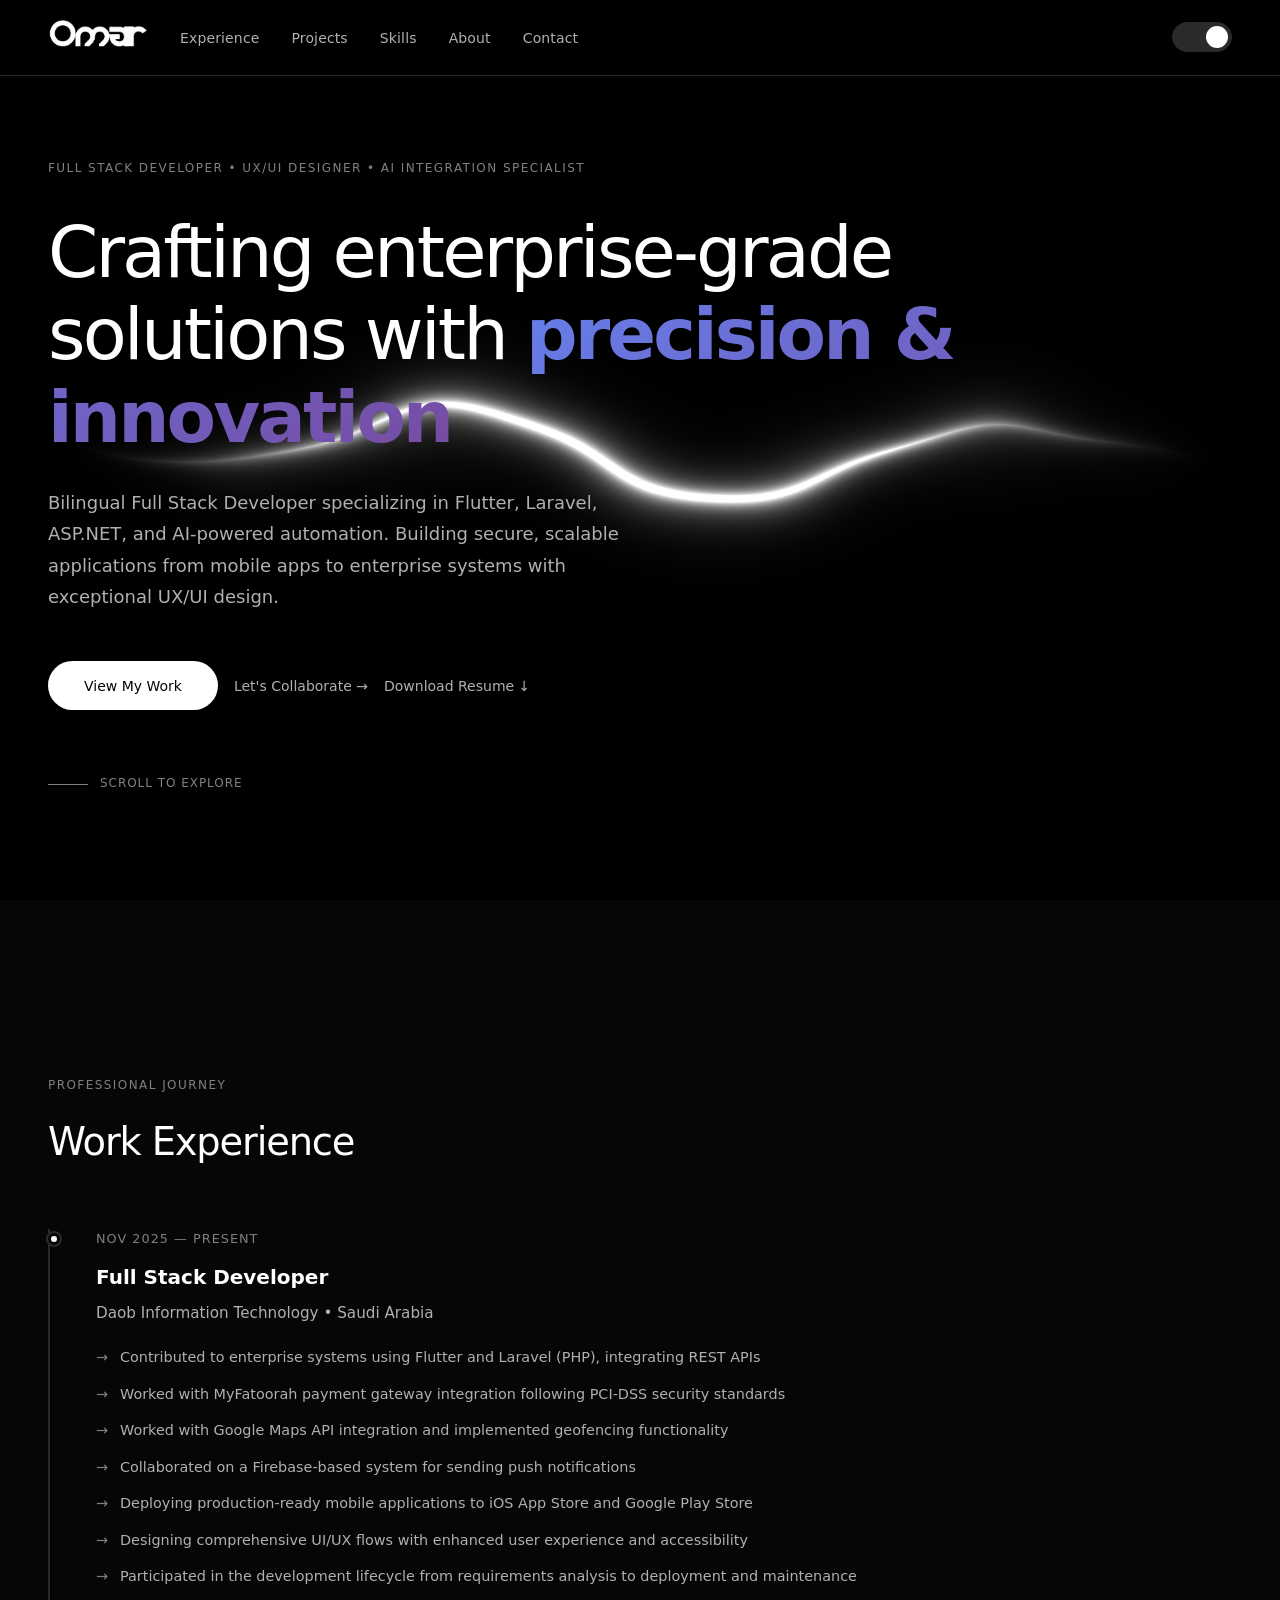
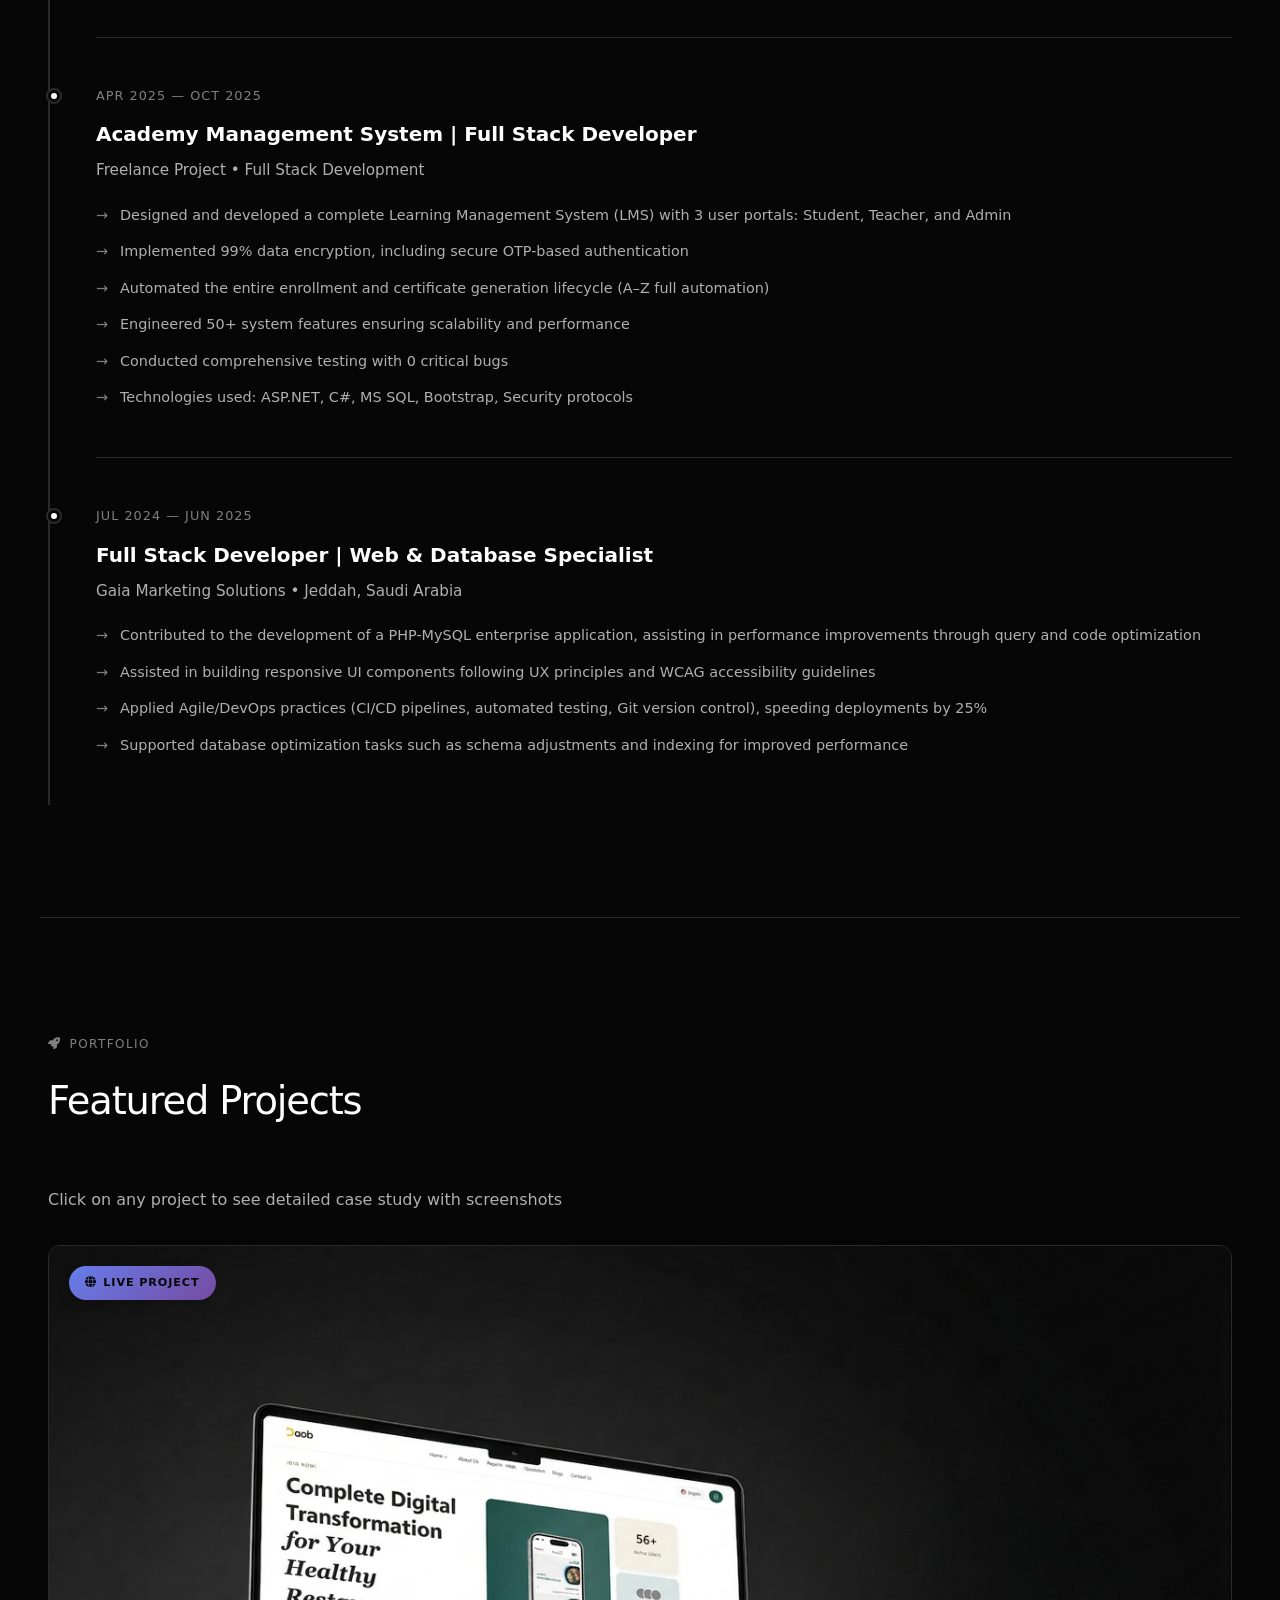
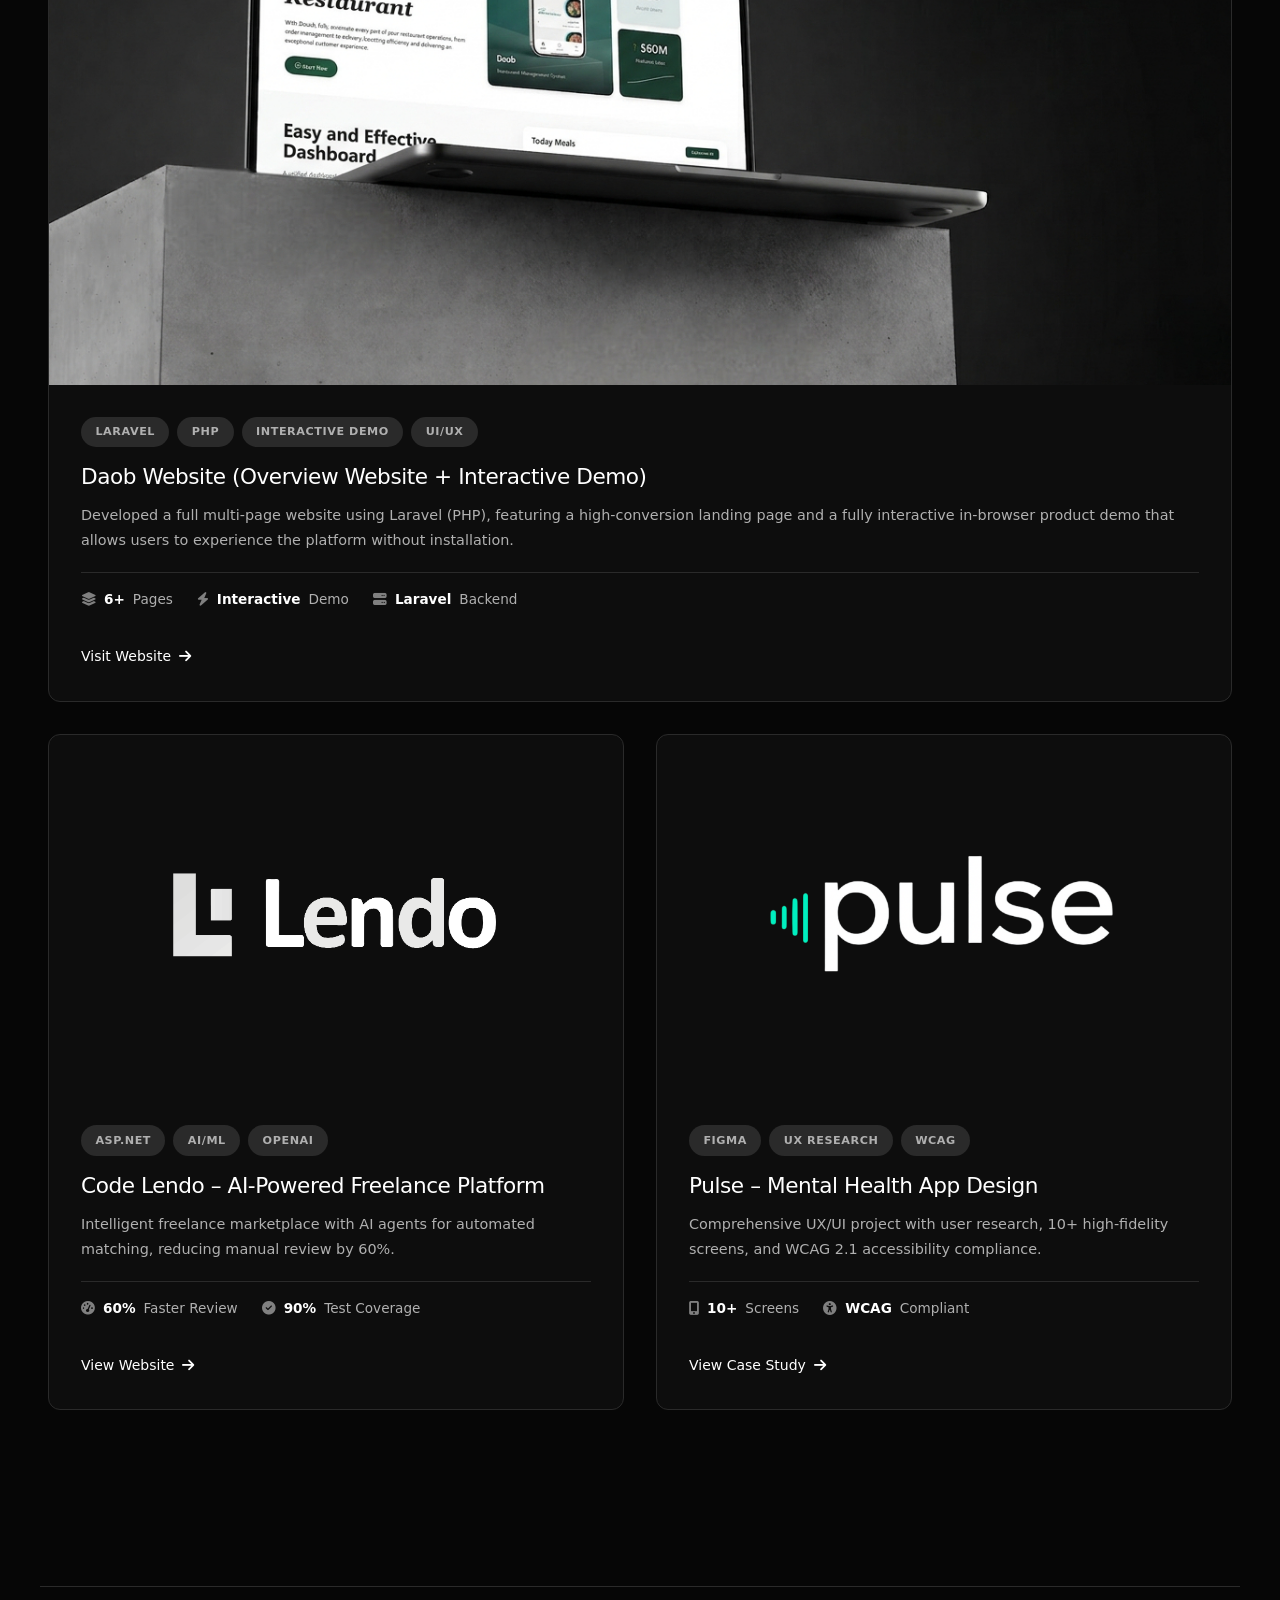
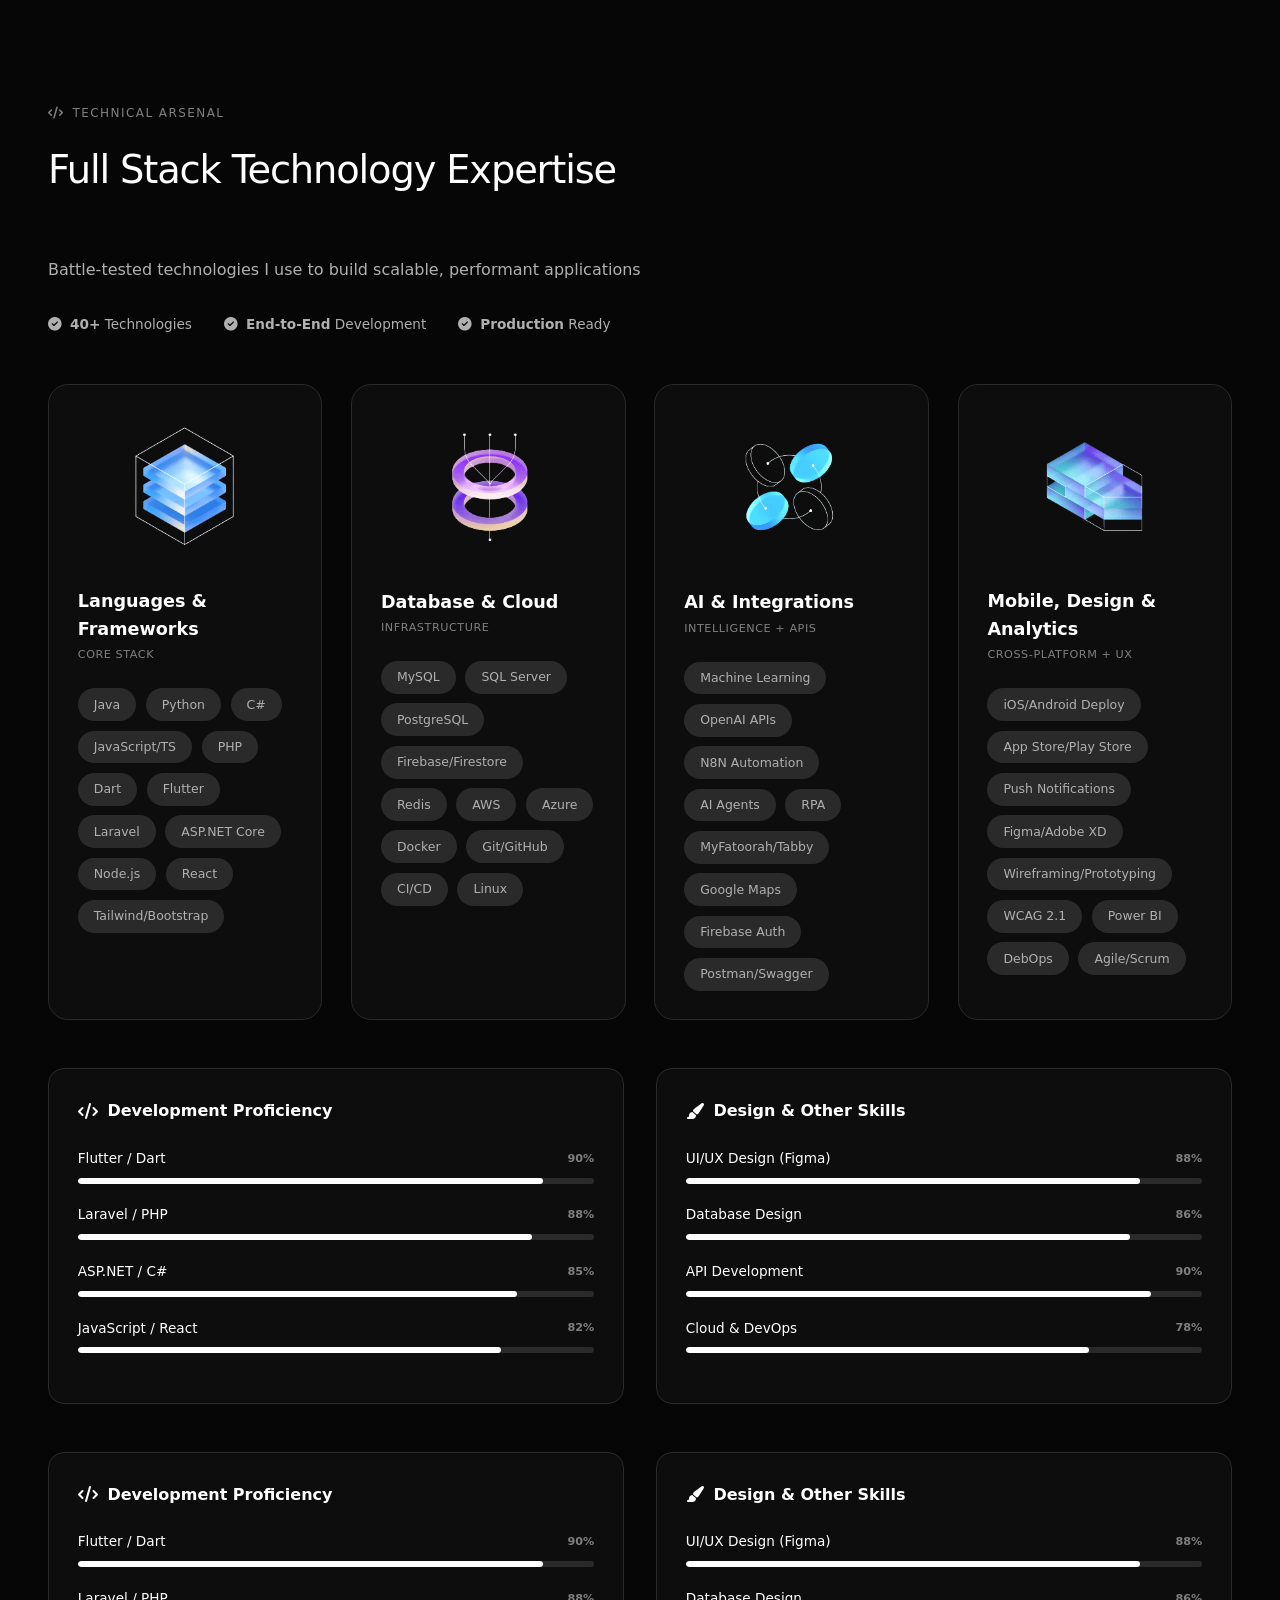
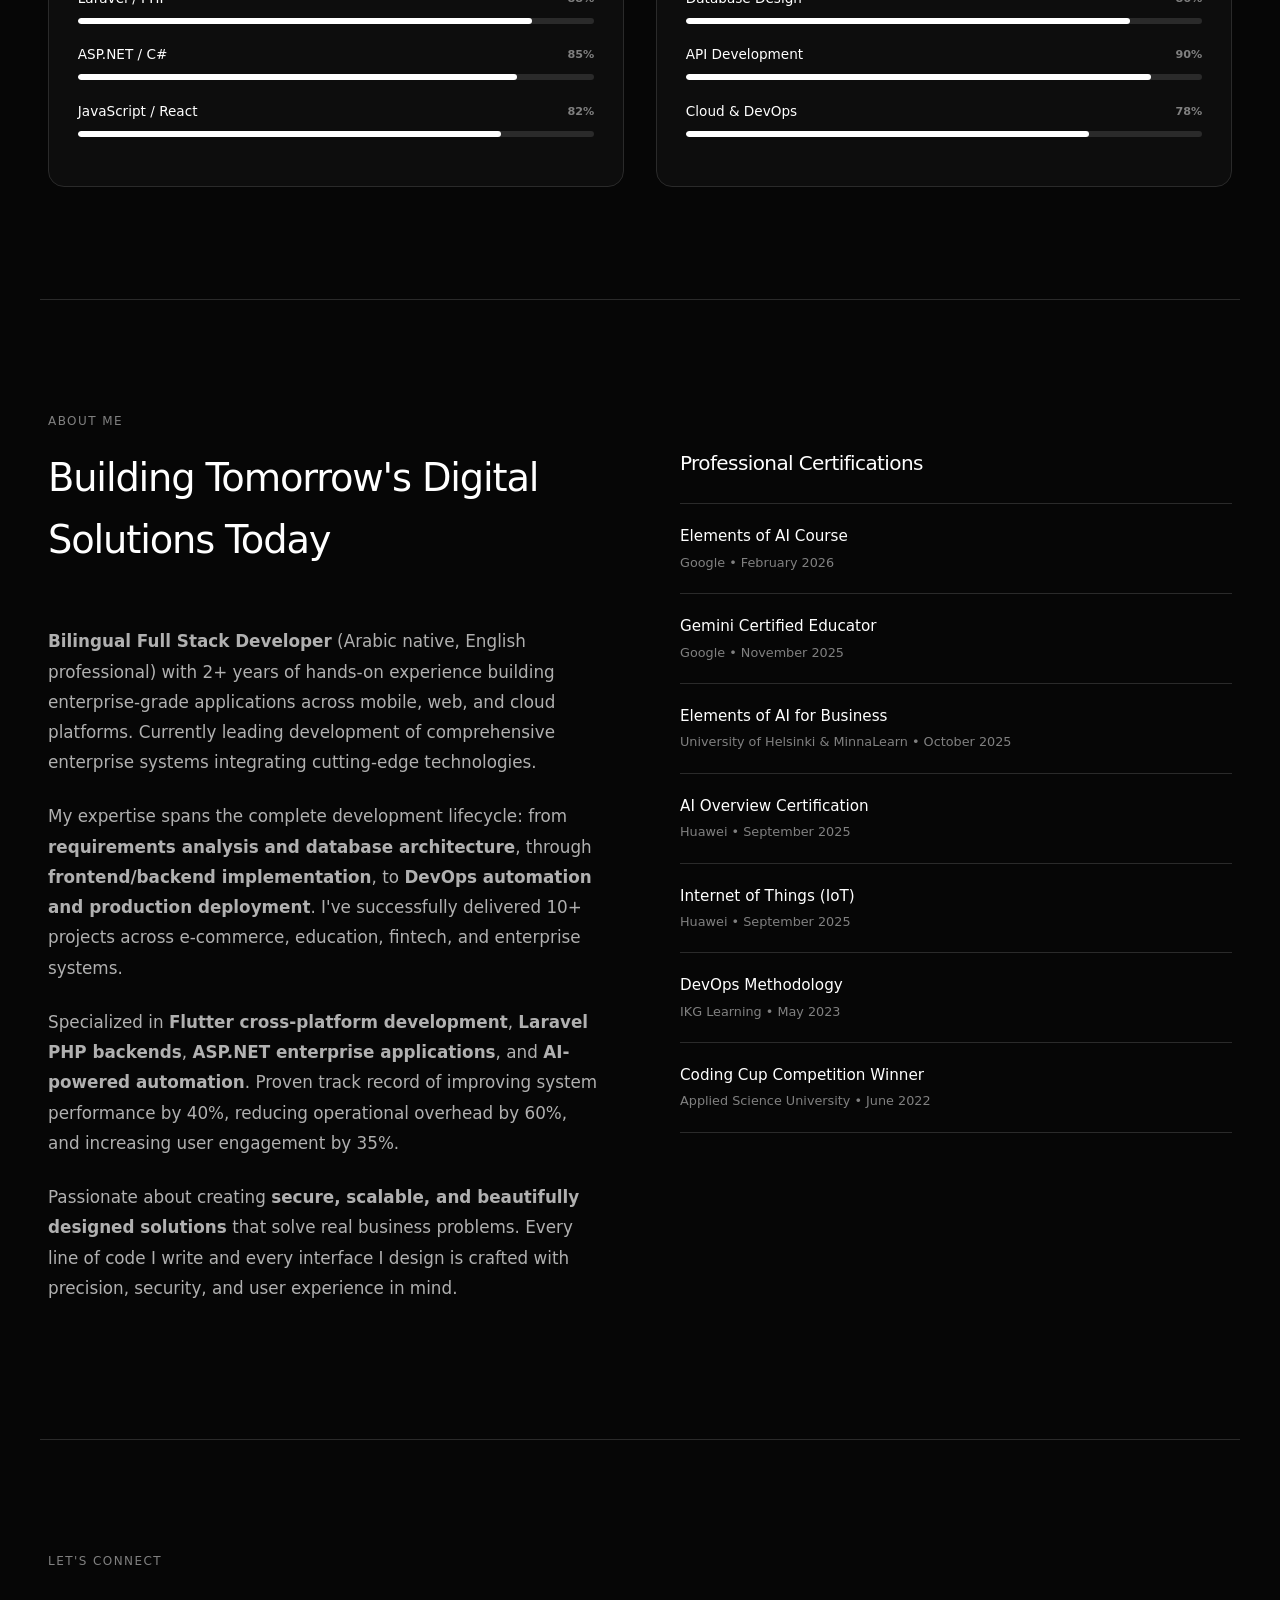
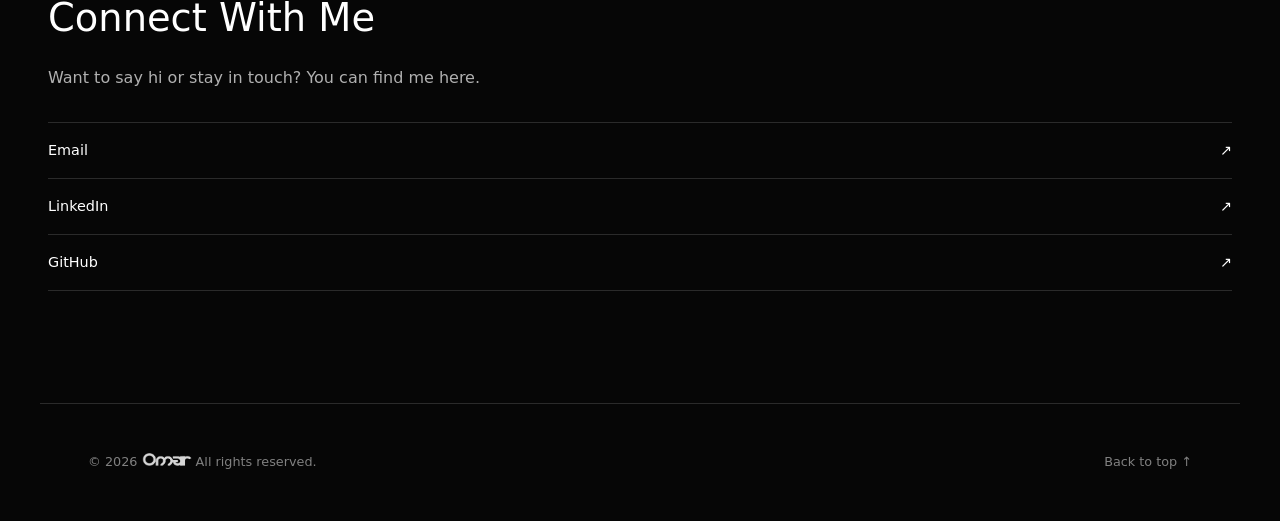
==== commit 5f09126d: "." ====
--- a/index.html
+++ b/index.html
@@ -107,8 +107,7 @@
                 <h3 class="timeline-title">Full Stack Developer</h3>
                 <div class="timeline-company">Daob Information Technology • Saudi Arabia</div>
                 <ul class="timeline-achievements">
-                    <li>Architecting complete enterprise system with Flutter mobile apps and Laravel backend
-                        infrastructure</li>
+                    <li>Contributed to enterprise systems using Flutter and Laravel (PHP), integrating REST APIs </li>
                     </li>
                     <li>Worked with MyFatoorah payment gateway integration following PCI-DSS security standards</li>
                     <li>Worked with Google Maps API integration and implemented geofencing functionality</li>
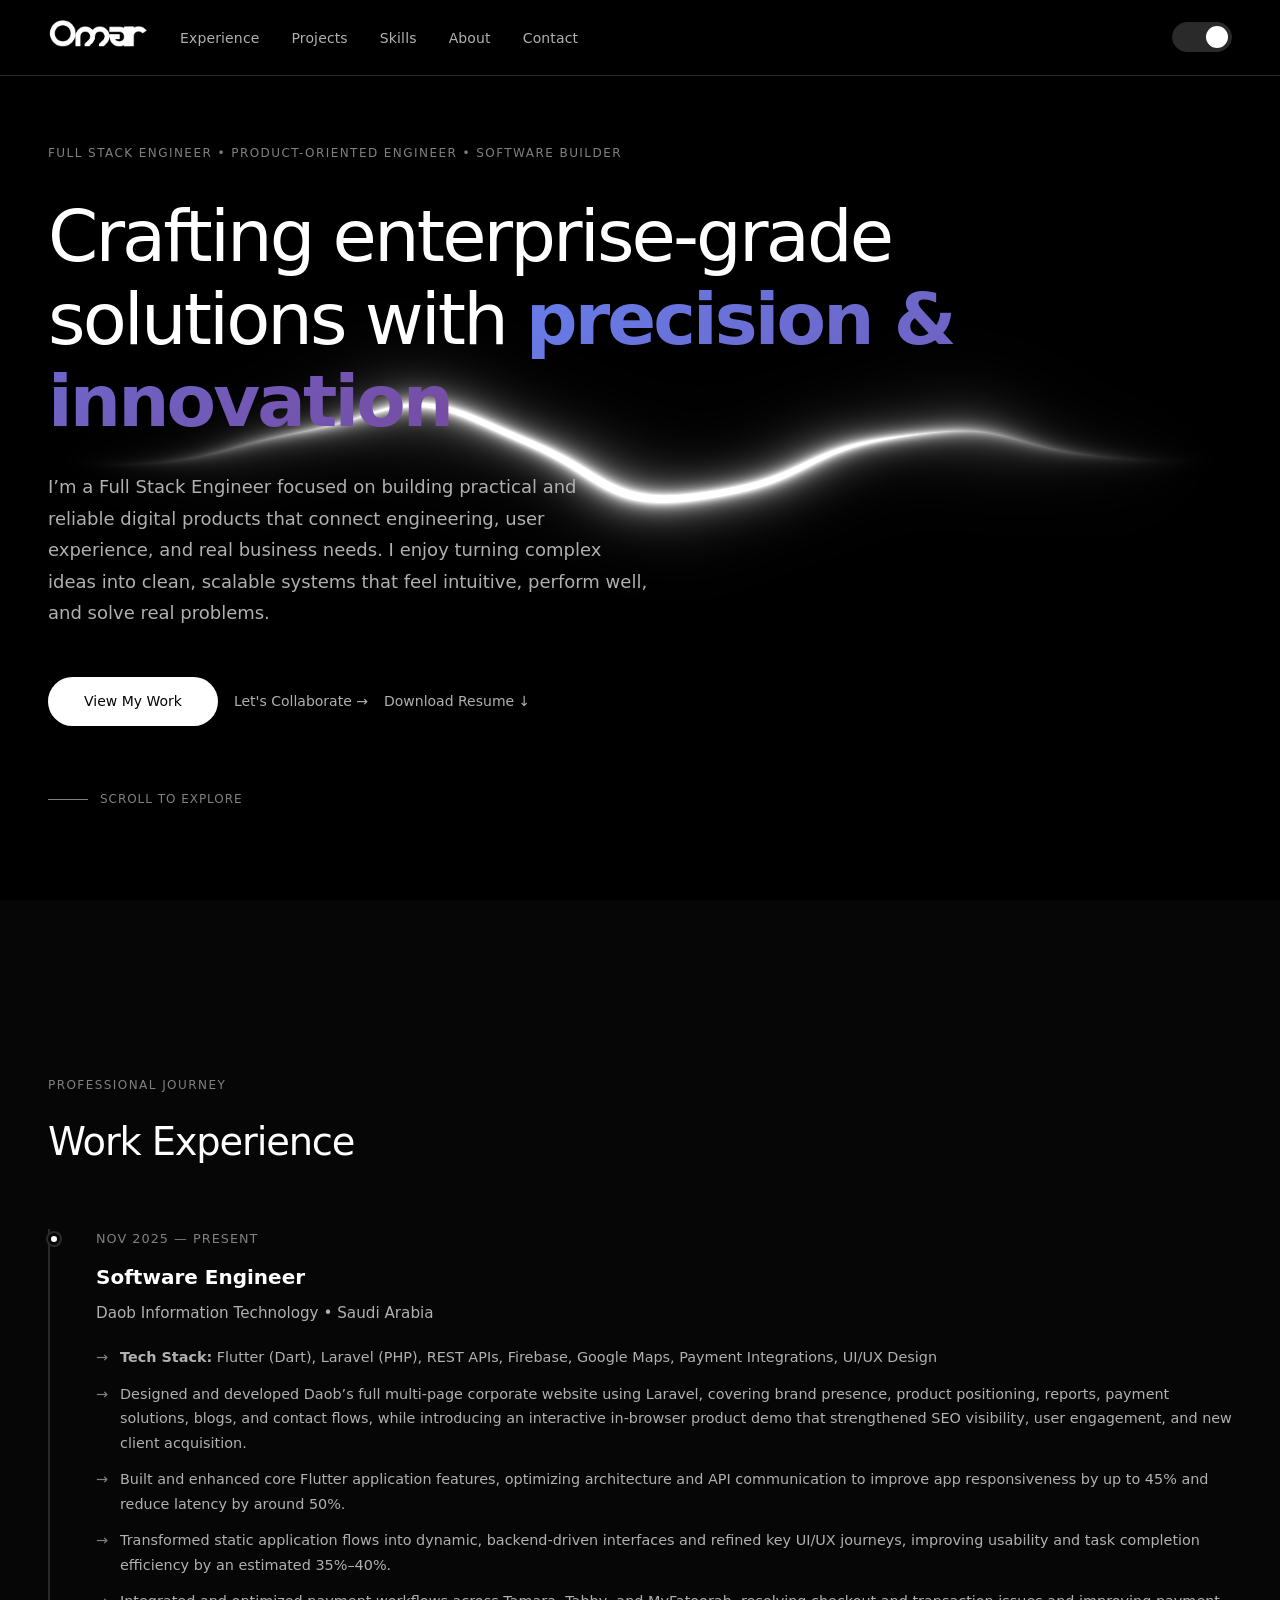
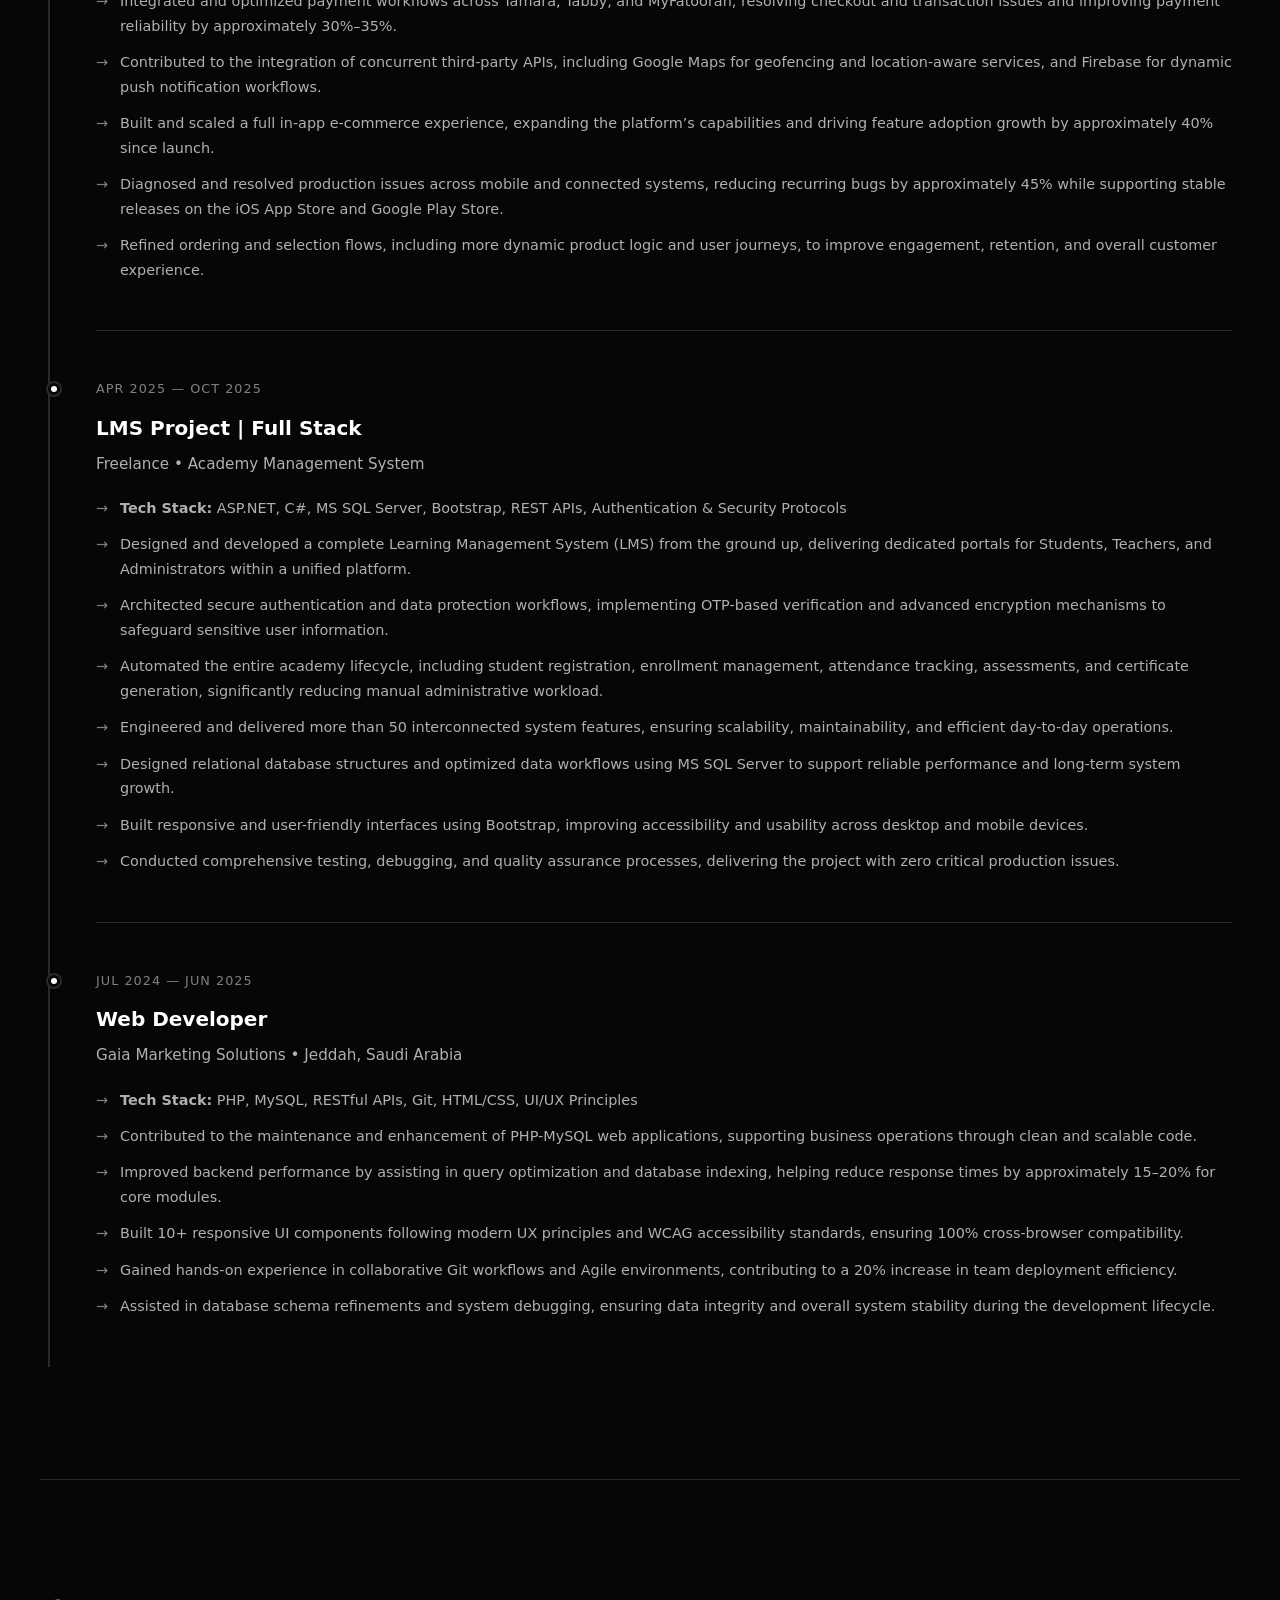
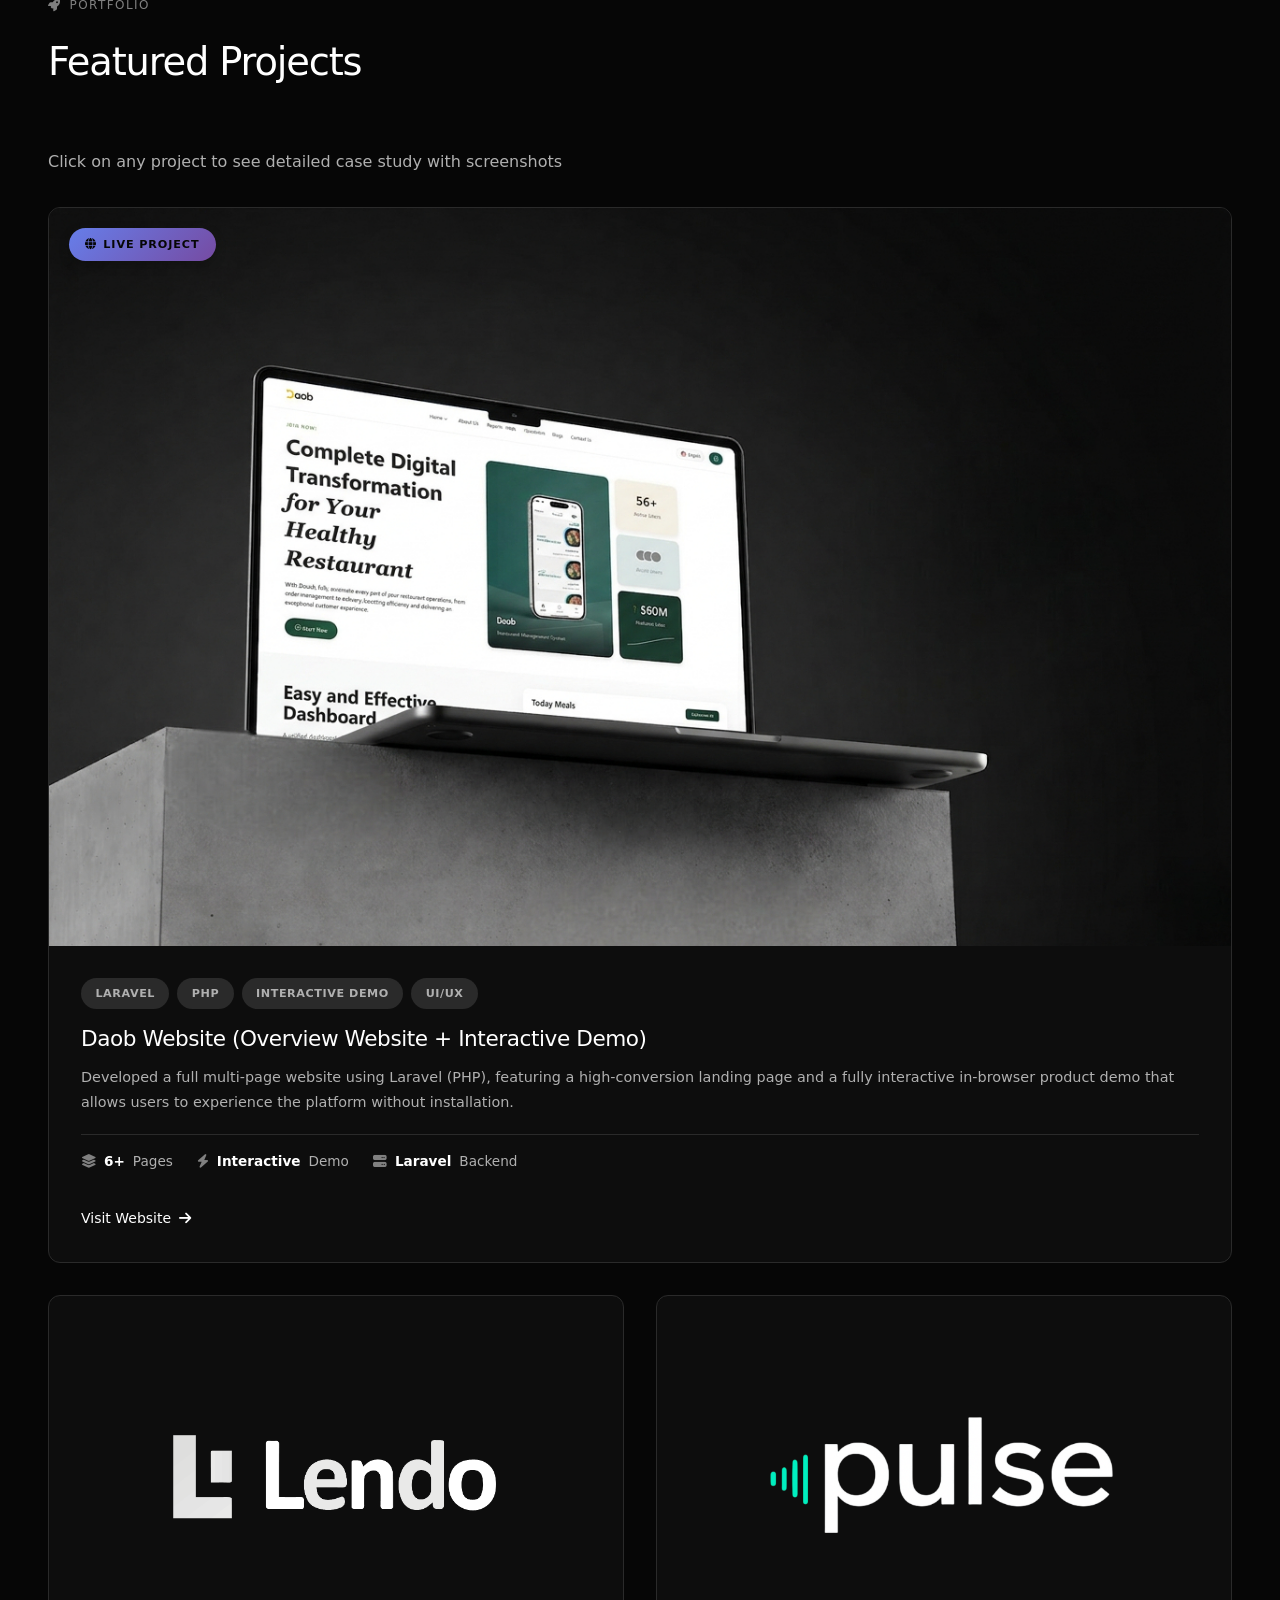
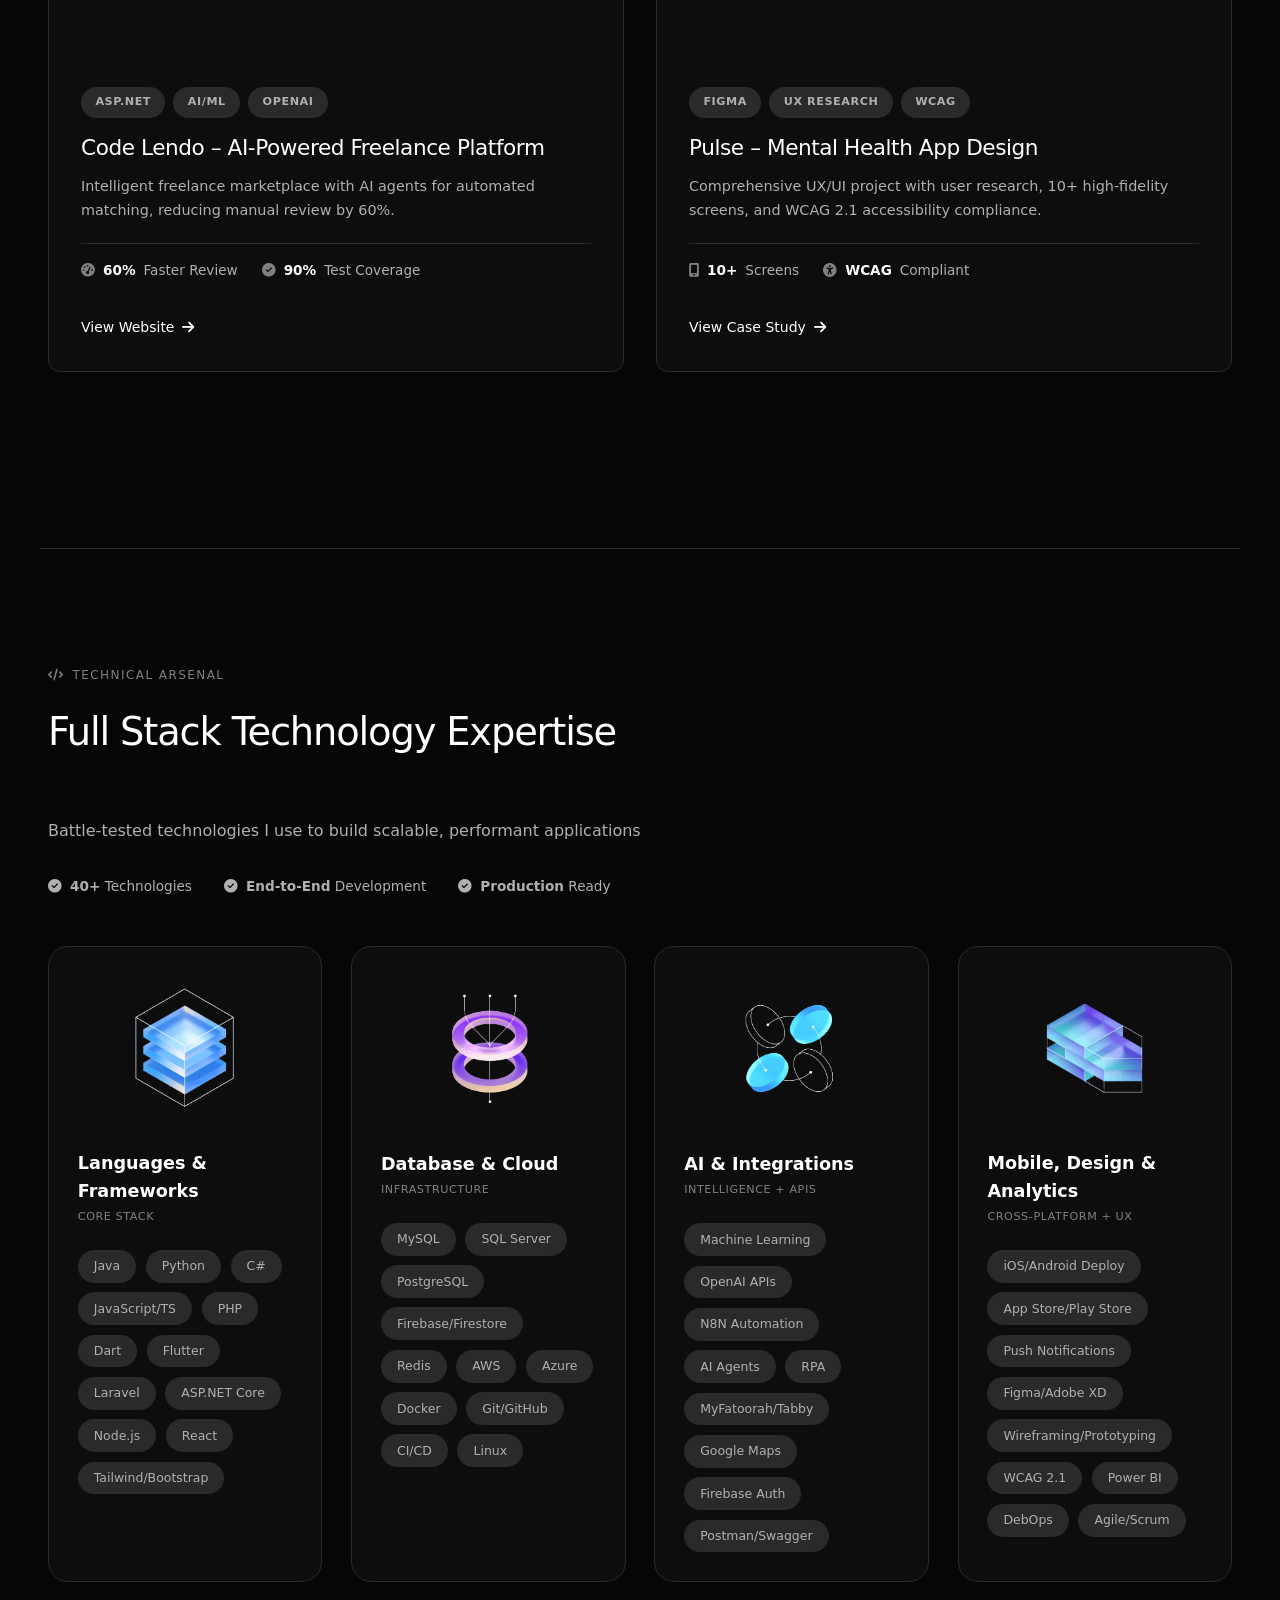
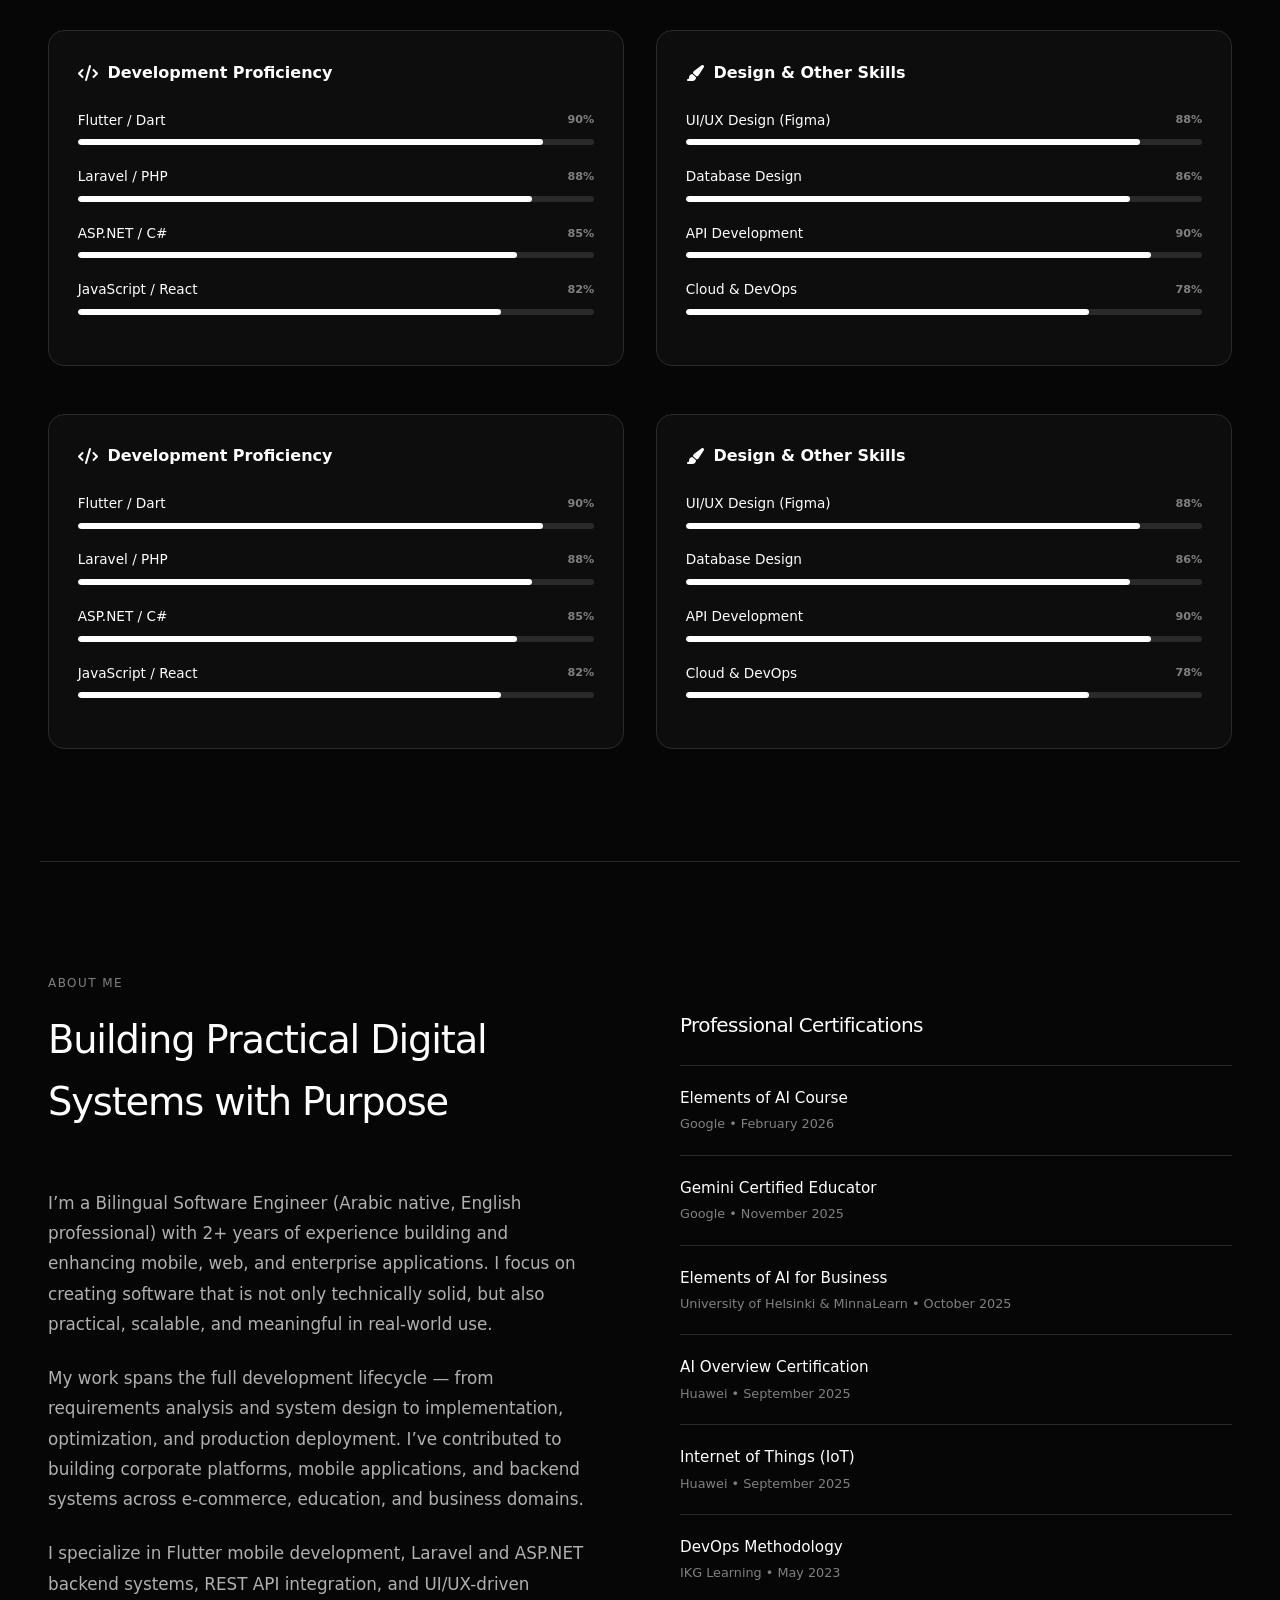
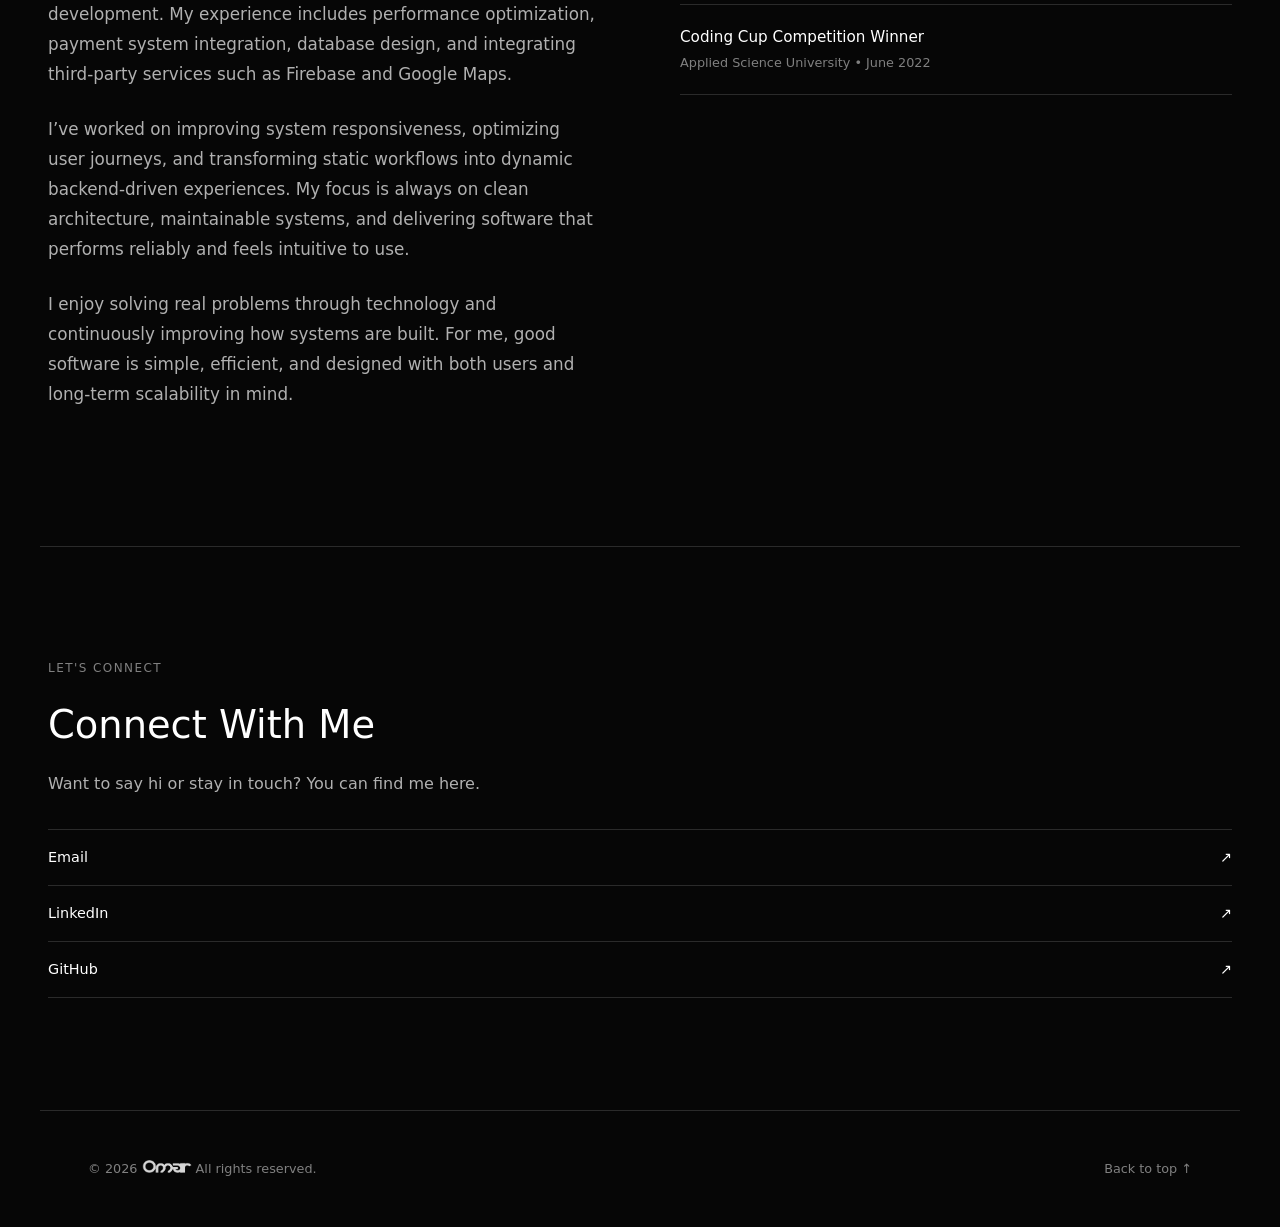
==== commit c061958a: "update resume" ====
--- a/index.html
+++ b/index.html
@@ -74,27 +74,36 @@
     <!-- HERO SECTION  -->
     <section class="hero">
         <canvas id="hero-canvas"></canvas>
+
         <div class="hero-content">
-            <span class="hero-tag">Full Stack Developer • UX/UI Designer • AI Integration Specialist</span>
+
+            <span class="hero-tag">
+                Full Stack Engineer • Product-Oriented Engineer • Software Builder
+            </span>
+
             <h1>Crafting enterprise-grade<br>solutions with <em>precision & innovation</em></h1>
-            <p class="hero-desc">Bilingual Full Stack Developer specializing in Flutter, Laravel, ASP.NET, and
-                AI-powered
-                automation. Building secure, scalable applications from mobile apps to enterprise systems with
-                exceptional
-                UX/UI design.</p>
+
+            <p class="hero-desc">
+                I’m a Full Stack Engineer focused on building practical and reliable digital products that connect
+                engineering,
+                user experience, and real business needs. I enjoy turning complex ideas into clean, scalable systems
+                that feel
+                intuitive, perform well, and solve real problems.
+            </p>
+
             <div class="hero-cta">
                 <a href="#projects" class="btn-primary">View My Work</a>
                 <a href="#contact" class="btn-ghost">Let's Collaborate →</a>
                 <a href="/assets/Omar_Abdulmajeed_Resume.pdf" class="btn-ghost" download>Download Resume ↓</a>
             </div>
+
             <div class="scroll-indicator">
                 <span class="scroll-line"></span>
                 <span>Scroll to explore</span>
             </div>
-        </div>
-
+
+        </div>
     </section>
-
     <!-- EXPERIENCE -->
     <section class="section" id="experience">
         <div class="section-label">Professional Journey</div>
@@ -103,52 +112,105 @@
         <div class="timeline">
             <div class="timeline-item">
                 <div class="timeline-marker"></div>
+
                 <div class="timeline-date">Nov 2025 — Present</div>
-                <h3 class="timeline-title">Full Stack Developer</h3>
+
+                <h3 class="timeline-title">Software Engineer</h3>
+
                 <div class="timeline-company">Daob Information Technology • Saudi Arabia</div>
+
                 <ul class="timeline-achievements">
-                    <li>Contributed to enterprise systems using Flutter and Laravel (PHP), integrating REST APIs </li>
+                    <li><strong>Tech Stack:</strong> Flutter (Dart), Laravel (PHP), REST APIs, Firebase, Google Maps,
+                        Payment Integrations, UI/UX Design</li>
+
+                    <li>Designed and developed Daob’s full multi-page corporate website using Laravel, covering brand
+                        presence, product positioning, reports, payment solutions, blogs, and contact flows, while
+                        introducing an interactive in-browser product demo that strengthened SEO visibility, user
+                        engagement, and new client acquisition.</li>
+
+                    <li>Built and enhanced core Flutter application features, optimizing architecture and API
+                        communication to improve app responsiveness by up to 45% and reduce latency by around 50%.</li>
+
+                    <li>Transformed static application flows into dynamic, backend-driven interfaces and refined key
+                        UI/UX journeys, improving usability and task completion efficiency by an estimated 35%–40%.</li>
+
+                    <li>Integrated and optimized payment workflows across Tamara, Tabby, and MyFatoorah, resolving
+                        checkout and transaction issues and improving payment reliability by approximately 30%–35%.</li>
+
+                    <li>Contributed to the integration of concurrent third-party APIs, including Google Maps for
+                        geofencing and location-aware services, and Firebase for dynamic push notification workflows.
                     </li>
-                    <li>Worked with MyFatoorah payment gateway integration following PCI-DSS security standards</li>
-                    <li>Worked with Google Maps API integration and implemented geofencing functionality</li>
-                    <li>Collaborated on a Firebase-based system for sending push notifications</li>
-                    <li>Deploying production-ready mobile applications to iOS App Store and Google Play Store</li>
-                    <li>Designing comprehensive UI/UX flows with enhanced user experience and accessibility</li>
-                    <li>Participated in the development lifecycle from requirements analysis to deployment and
-                        maintenance
-                    </li>
+
+                    <li>Built and scaled a full in-app e-commerce experience, expanding the platform’s capabilities and
+                        driving feature adoption growth by approximately 40% since launch.</li>
+
+                    <li>Diagnosed and resolved production issues across mobile and connected systems, reducing recurring
+                        bugs by approximately 45% while supporting stable releases on the iOS App Store and Google Play
+                        Store.</li>
+
+                    <li>Refined ordering and selection flows, including more dynamic product logic and user journeys, to
+                        improve engagement, retention, and overall customer experience.</li>
                 </ul>
             </div>
-
             <div class="timeline-item">
                 <div class="timeline-marker"></div>
                 <div class="timeline-date">Apr 2025 — Oct 2025</div>
-                <h3 class="timeline-title">Academy Management System | Full Stack Developer</h3>
-                <div class="timeline-company">Freelance Project • Full Stack Development</div>
+                <h3 class="timeline-title">LMS Project | Full Stack</h3>
+                <div class="timeline-company">Freelance • Academy Management System</div>
+
                 <ul class="timeline-achievements">
-                    <li>Designed and developed a complete Learning Management System (LMS) with 3 user portals: Student,
-                        Teacher, and Admin</li>
-                    <li>Implemented 99% data encryption, including secure OTP-based authentication</li>
-                    <li>Automated the entire enrollment and certificate generation lifecycle (A–Z full automation)</li>
-                    <li>Engineered 50+ system features ensuring scalability and performance</li>
-                    <li>Conducted comprehensive testing with 0 critical bugs</li>
-                    <li>Technologies used: ASP.NET, C#, MS SQL, Bootstrap, Security protocols</li>
+                    <li><strong>Tech Stack:</strong> ASP.NET, C#, MS SQL Server, Bootstrap, REST APIs, Authentication &
+                        Security Protocols</li>
+
+                    <li>Designed and developed a complete Learning Management System (LMS) from the ground up,
+                        delivering dedicated portals for Students, Teachers, and Administrators within a unified
+                        platform.</li>
+
+                    <li>Architected secure authentication and data protection workflows, implementing OTP-based
+                        verification and advanced encryption mechanisms to safeguard sensitive user information.</li>
+
+                    <li>Automated the entire academy lifecycle, including student registration, enrollment management,
+                        attendance tracking, assessments, and certificate generation, significantly reducing manual
+                        administrative workload.</li>
+
+                    <li>Engineered and delivered more than 50 interconnected system features, ensuring scalability,
+                        maintainability, and efficient day-to-day operations.</li>
+
+                    <li>Designed relational database structures and optimized data workflows using MS SQL Server to
+                        support reliable performance and long-term system growth.</li>
+
+                    <li>Built responsive and user-friendly interfaces using Bootstrap, improving accessibility and
+                        usability across desktop and mobile devices.</li>
+
+                    <li>Conducted comprehensive testing, debugging, and quality assurance processes, delivering the
+                        project with zero critical production issues.</li>
                 </ul>
             </div>
+
             <div class="timeline-item">
                 <div class="timeline-marker"></div>
                 <div class="timeline-date">Jul 2024 — Jun 2025</div>
-                <h3 class="timeline-title">Full Stack Developer | Web & Database Specialist</h3>
+                <h3 class="timeline-title">Web Developer</h3>
                 <div class="timeline-company">Gaia Marketing Solutions • Jeddah, Saudi Arabia</div>
+
                 <ul class="timeline-achievements">
-                    <li>Contributed to the development of a PHP-MySQL enterprise application, assisting in performance
-                        improvements through query and code optimization</li>
-                    <li>Assisted in building responsive UI components following UX principles and WCAG accessibility
-                        guidelines</li>
-                    <li>Applied Agile/DevOps practices (CI/CD pipelines, automated testing, Git version control),
-                        speeding deployments by 25%</li>
-                    <li>Supported database optimization tasks such as schema adjustments and indexing for improved
-                        performance</li>
+                    <li><strong>Tech Stack:</strong> PHP, MySQL, RESTful APIs, Git, HTML/CSS, UI/UX Principles</li>
+
+                    <li>Contributed to the maintenance and enhancement of PHP-MySQL web applications, supporting
+                        business operations through clean and scalable code.</li>
+
+                    <li>Improved backend performance by assisting in query optimization and database indexing, helping
+                        reduce response times by approximately 15–20% for core modules.</li>
+
+                    <li>Built 10+ responsive UI components following modern UX principles and WCAG accessibility
+                        standards, ensuring 100% cross-browser compatibility.</li>
+
+                    <li>Gained hands-on experience in collaborative Git workflows and Agile environments, contributing
+                        to a 20% increase in team deployment efficiency.</li>
+
+                    <li>Assisted in database schema refinements and system debugging, ensuring data integrity and
+                        overall system stability during the development lifecycle.</li>
+                </ul>
                 </ul>
             </div>
         </div>
@@ -754,29 +816,42 @@
         <div class="section-label">About Me</div>
         <div class="about-grid">
             <div class="about-text">
-                <h2 class="section-title">Building Tomorrow's Digital Solutions Today</h2>
-                <p><strong>Bilingual Full Stack Developer</strong> (Arabic native, English professional) with 2+ years
-                    of hands-on experience building enterprise-grade applications across mobile, web, and cloud
-                    platforms. Currently leading development of comprehensive enterprise systems integrating
-                    cutting-edge technologies.</p>
-
-                <p>My expertise spans the complete development lifecycle: from <strong>requirements analysis and
-                        database architecture</strong>, through <strong>frontend/backend implementation</strong>, to
-                    <strong>DevOps automation and production deployment</strong>. I've successfully delivered 10+
-                    projects across e-commerce, education, fintech, and enterprise systems.
+                <h2 class="section-title">Building Practical Digital Systems with Purpose</h2>
+
+                <p>
+                    I’m a Bilingual Software Engineer (Arabic native, English professional) with 2+ years of experience
+                    building and enhancing mobile, web, and enterprise applications. I focus on creating software that
+                    is not only technically solid, but also practical, scalable, and meaningful in real-world use.
                 </p>
 
-                <p>Specialized in <strong>Flutter cross-platform development</strong>, <strong>Laravel PHP
-                        backends</strong>, <strong>ASP.NET enterprise applications</strong>, and <strong>AI-powered
-                        automation</strong>. Proven track record of improving system performance by 40%, reducing
-                    operational overhead by 60%, and increasing user engagement by 35%.</p>
-
-                <p>Passionate about creating <strong>secure, scalable, and beautifully designed solutions</strong> that
-                    solve real business problems. Every line of code I write and every interface I design is crafted
-                    with precision, security, and user experience in mind.</p>
-
-                <!-- <p><strong>Currently available</strong> for freelance projects, consulting engagements, and full-time
-                    opportunities where I can leverage my diverse skill set to drive innovation.</p> -->
+                <p>
+                    My work spans the full development lifecycle — from requirements analysis and system design to
+                    implementation, optimization, and production deployment. I’ve contributed to building corporate
+                    platforms,
+                    mobile applications, and backend systems across e-commerce, education, and business domains.
+                </p>
+
+                <p>
+                    I specialize in Flutter mobile development, Laravel and ASP.NET backend systems, REST API
+                    integration,
+                    and UI/UX-driven development. My experience includes performance optimization, payment system
+                    integration,
+                    database design, and integrating third-party services such as Firebase and Google Maps.
+                </p>
+
+                <p>
+                    I’ve worked on improving system responsiveness, optimizing user journeys, and transforming static
+                    workflows
+                    into dynamic backend-driven experiences. My focus is always on clean architecture, maintainable
+                    systems,
+                    and delivering software that performs reliably and feels intuitive to use.
+                </p>
+
+                <p>
+                    I enjoy solving real problems through technology and continuously improving how systems are built.
+                    For me, good software is simple, efficient, and designed with both users and long-term scalability
+                    in mind.
+                </p>
             </div>
 
             <div class="certifications">
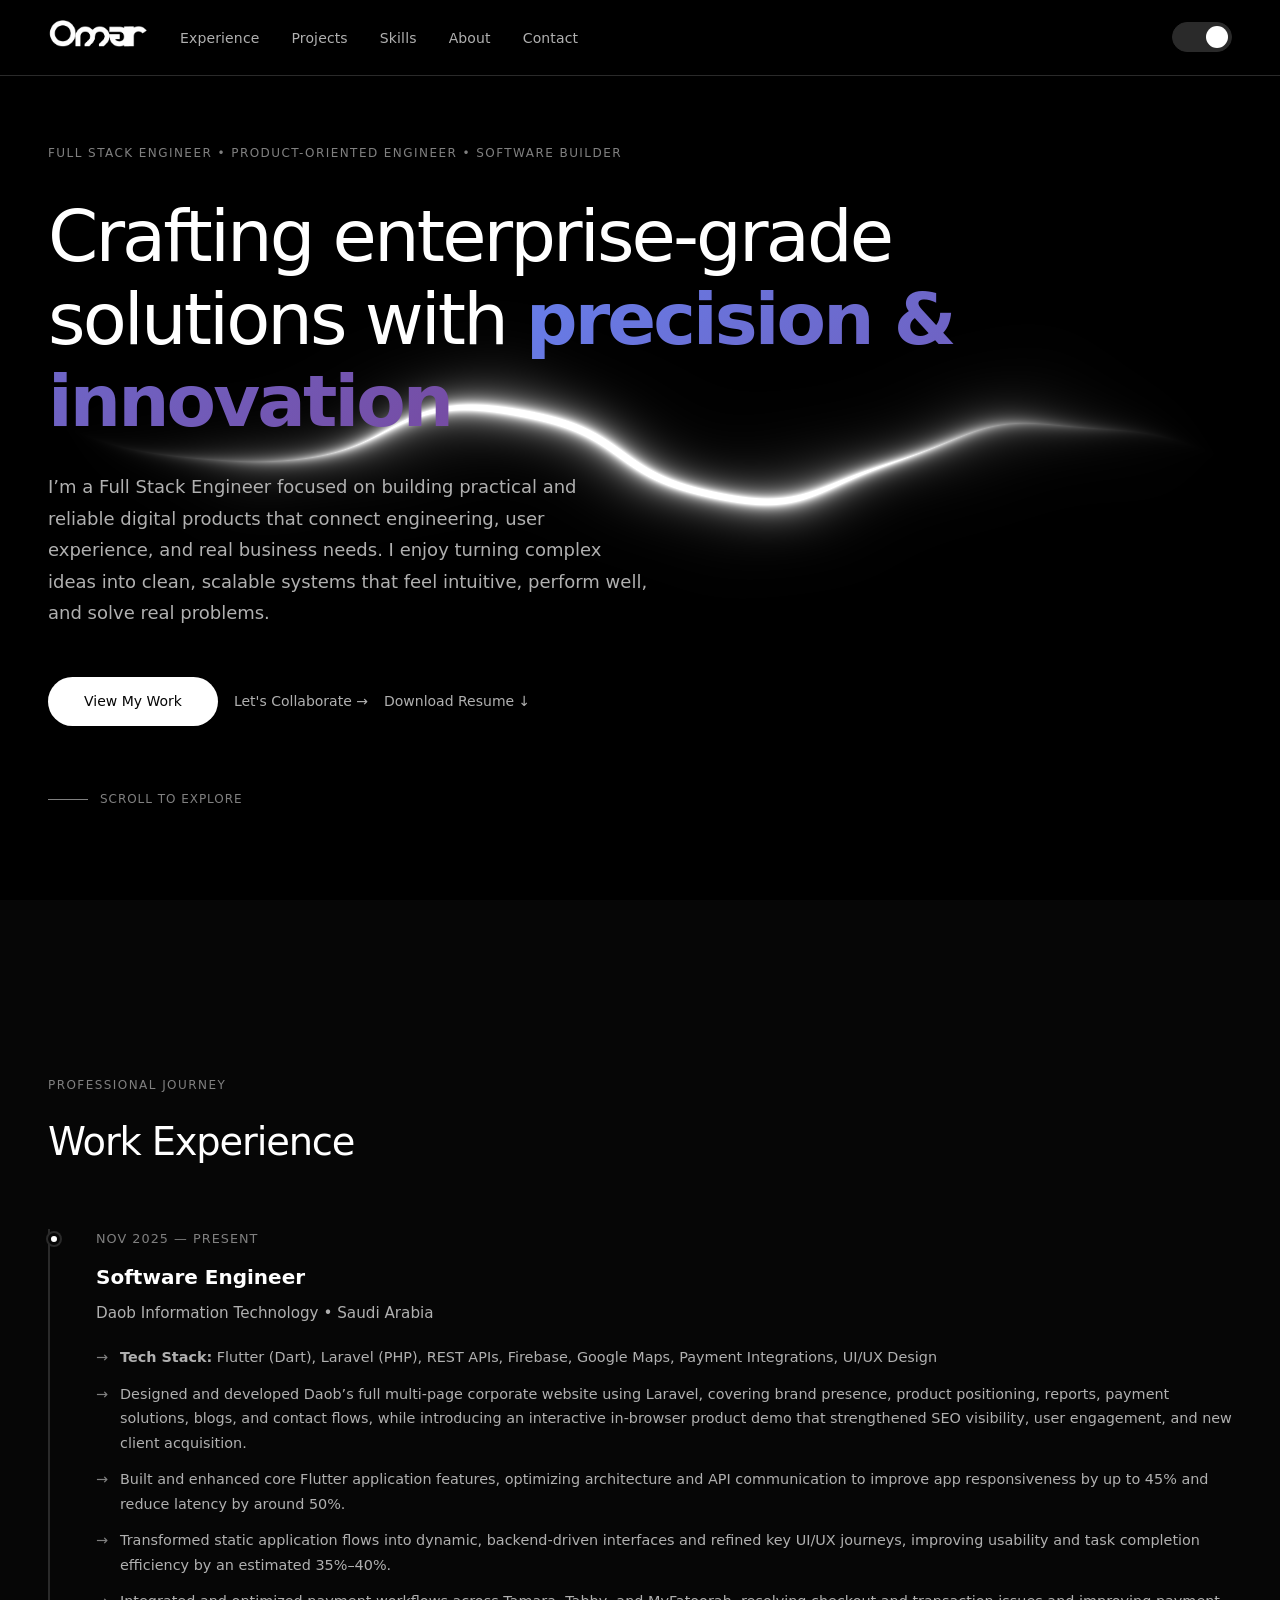
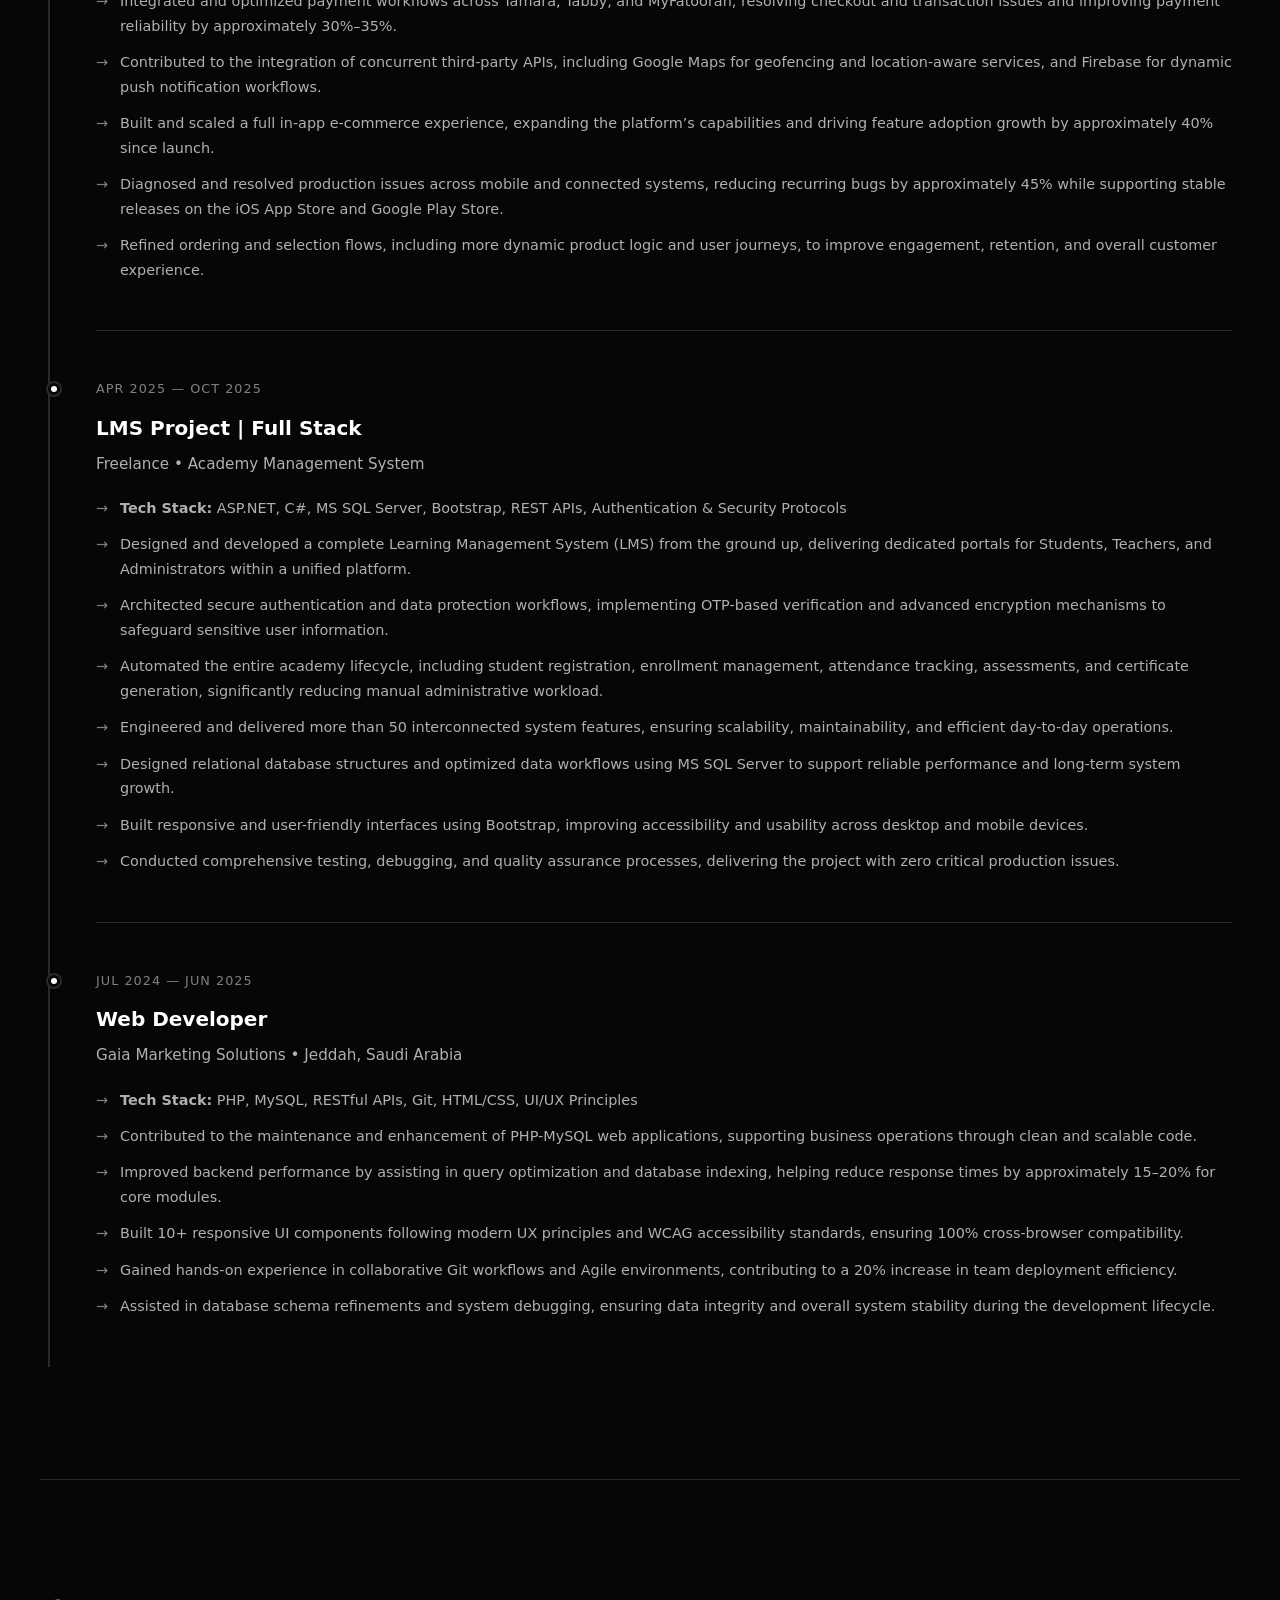
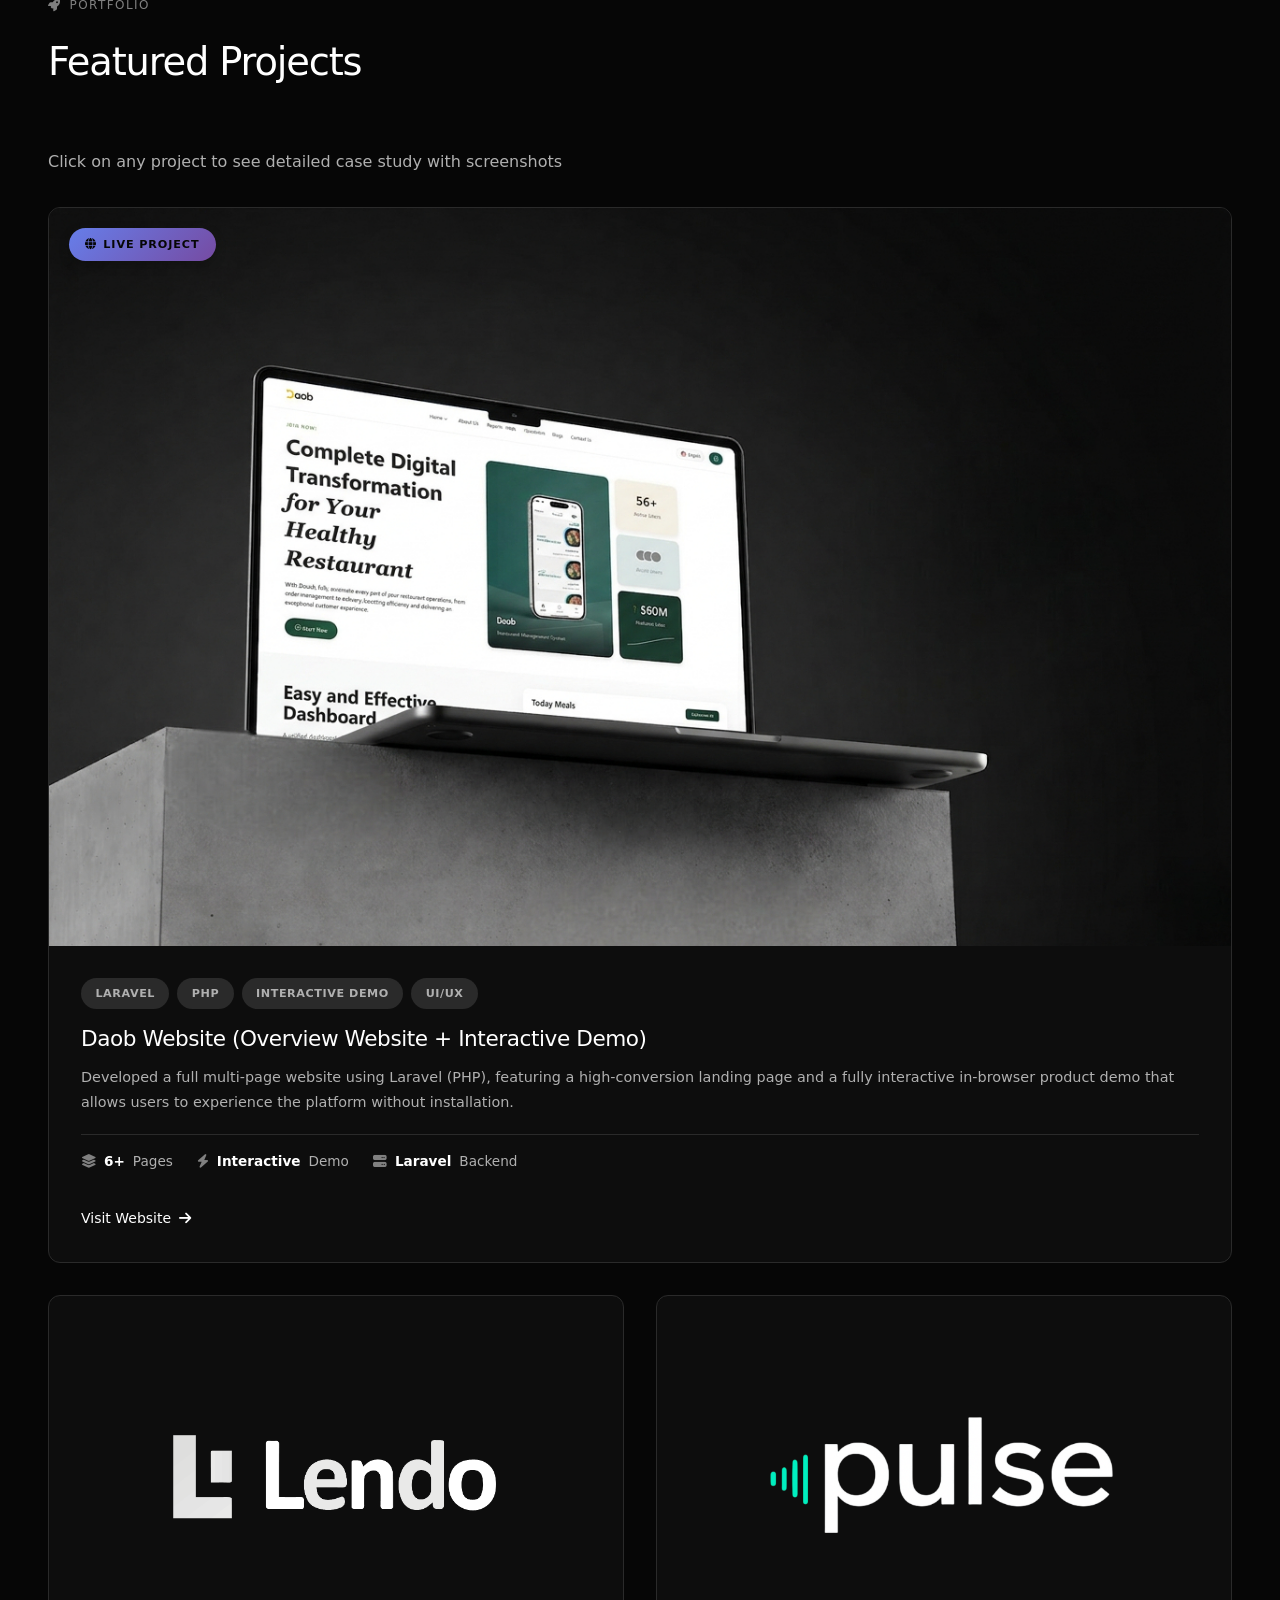
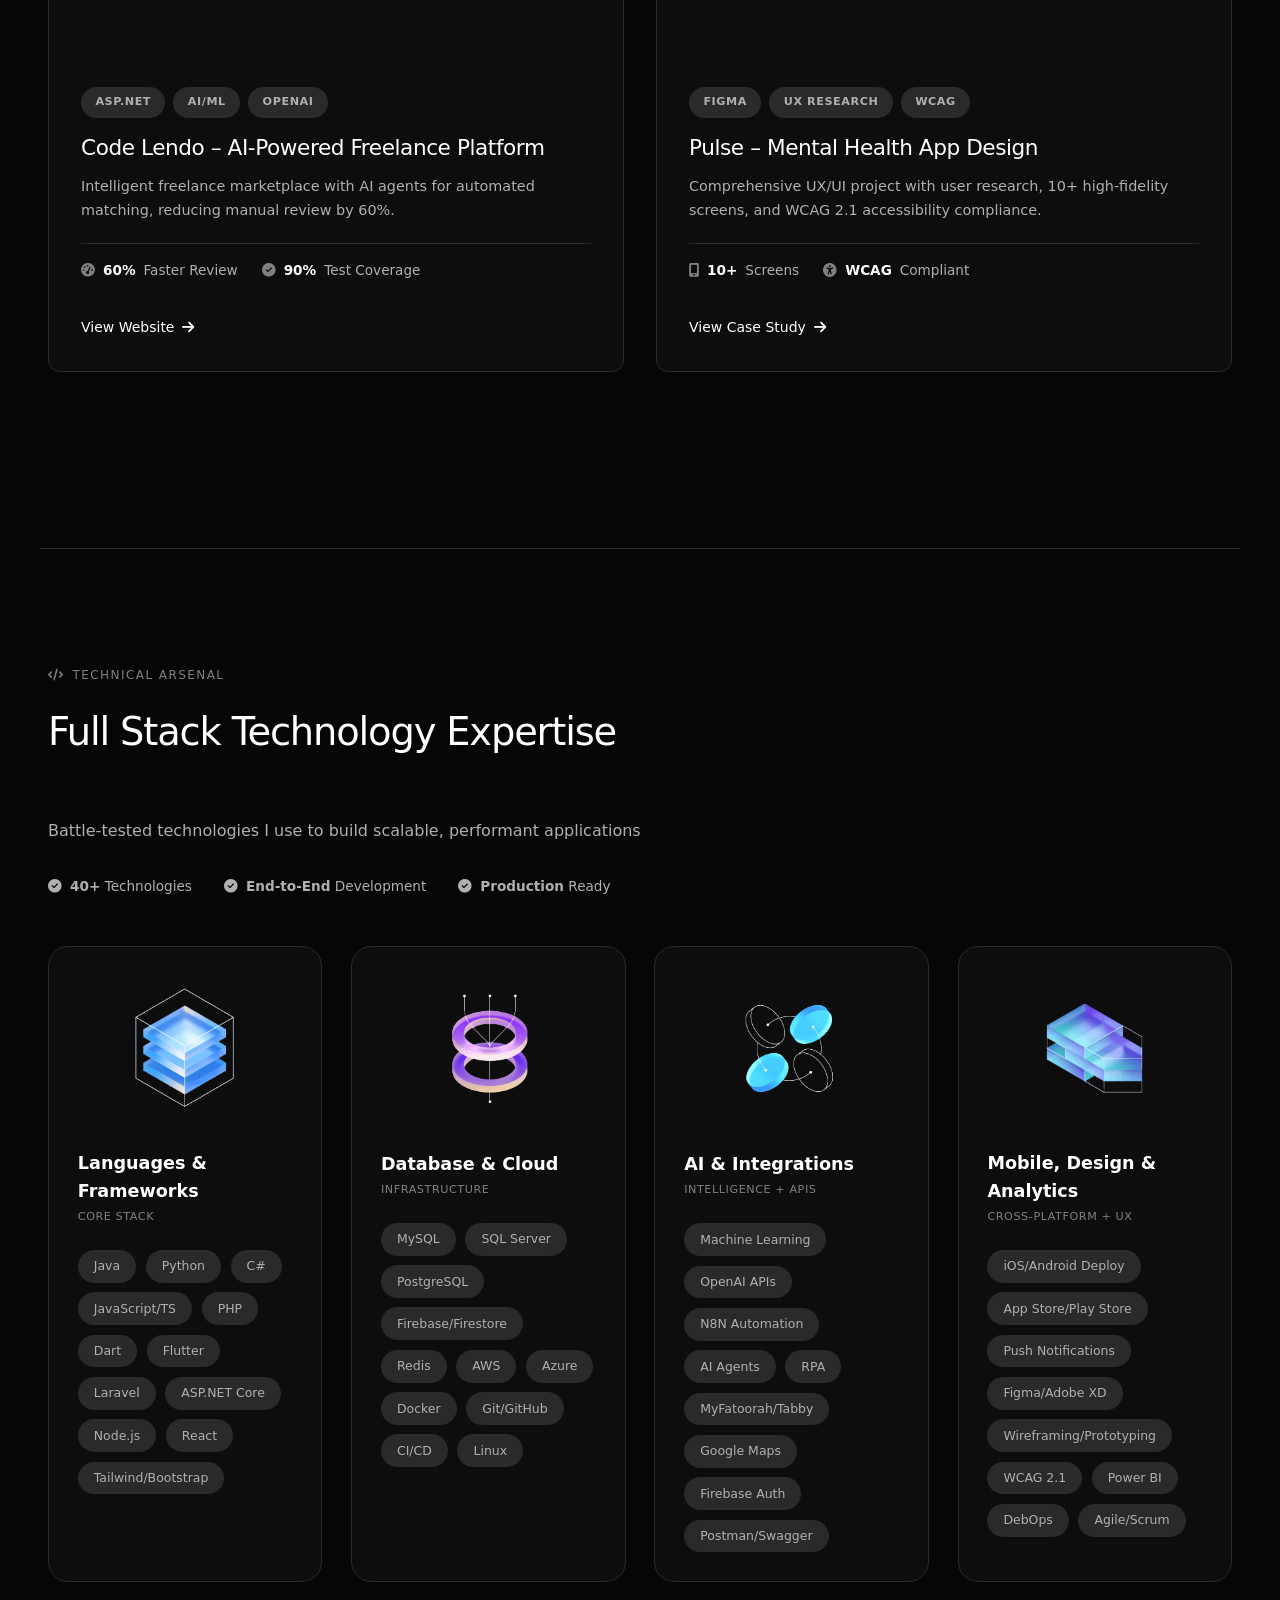
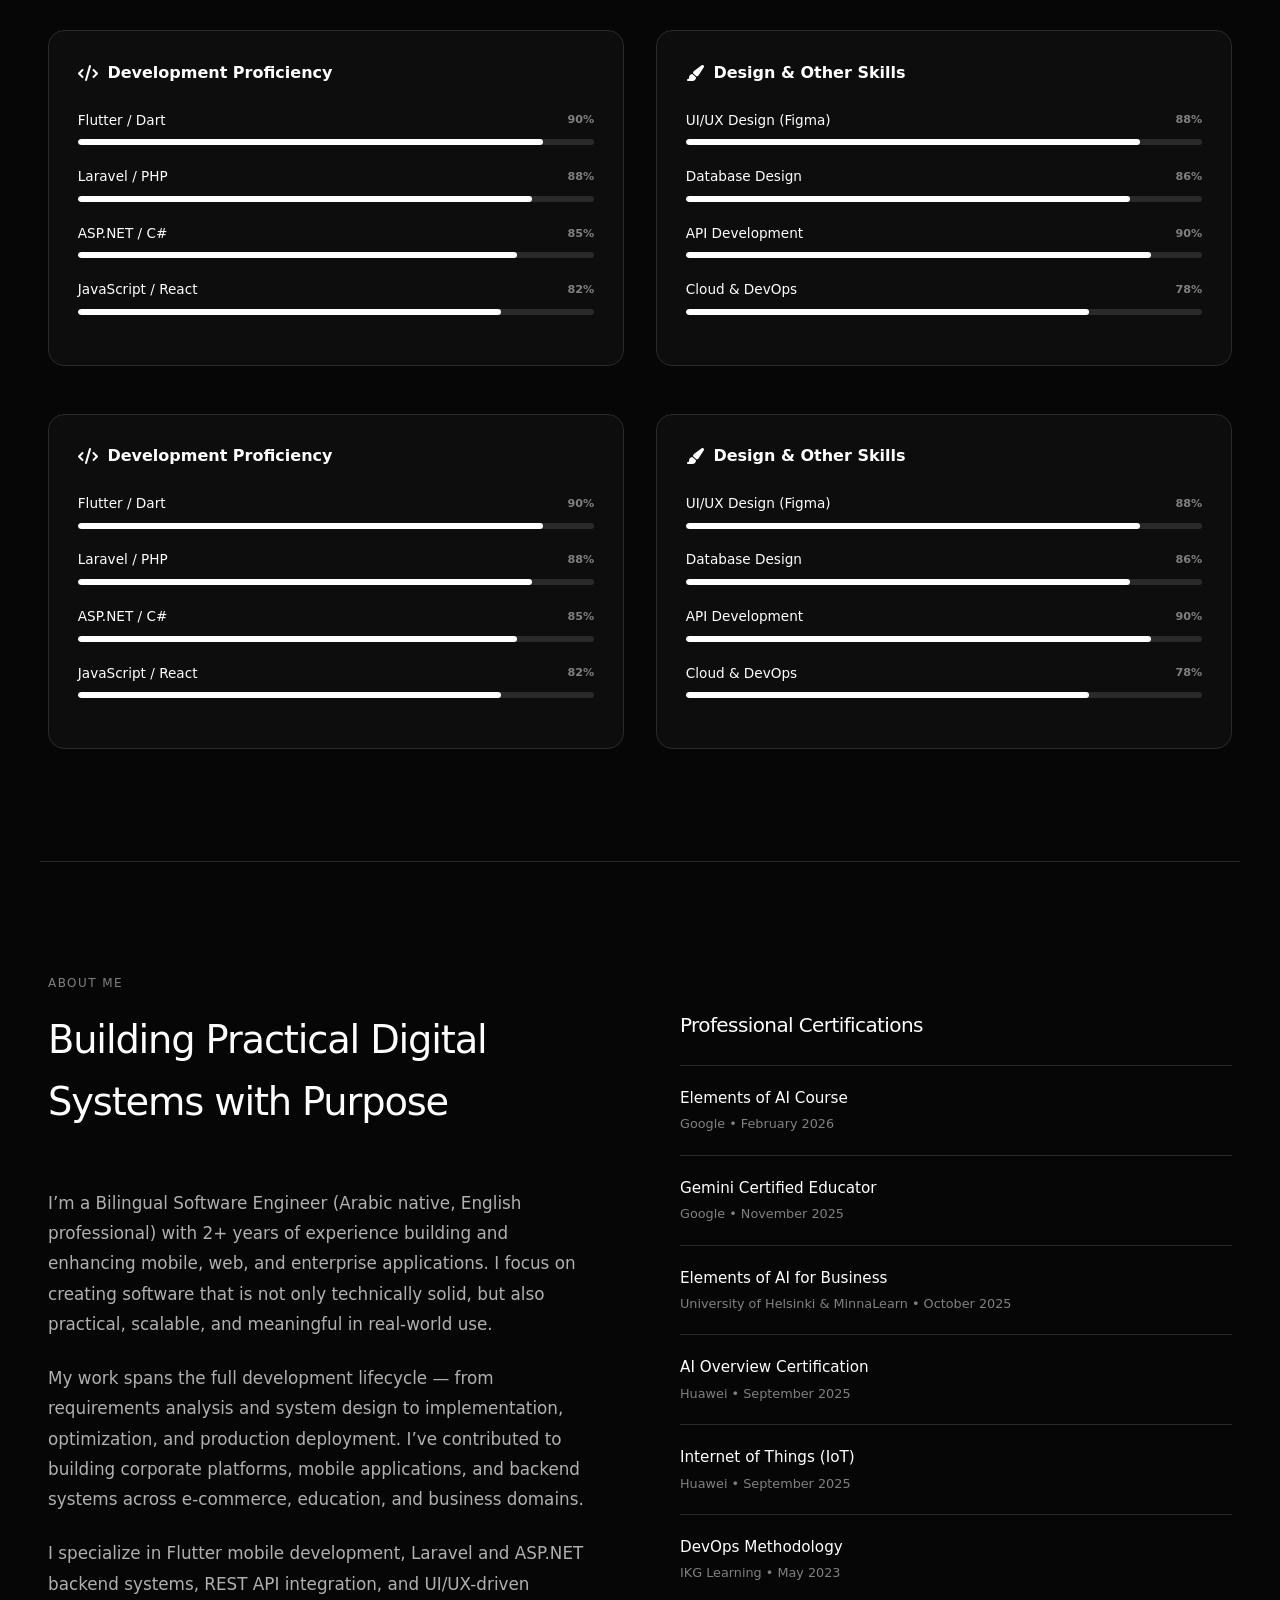
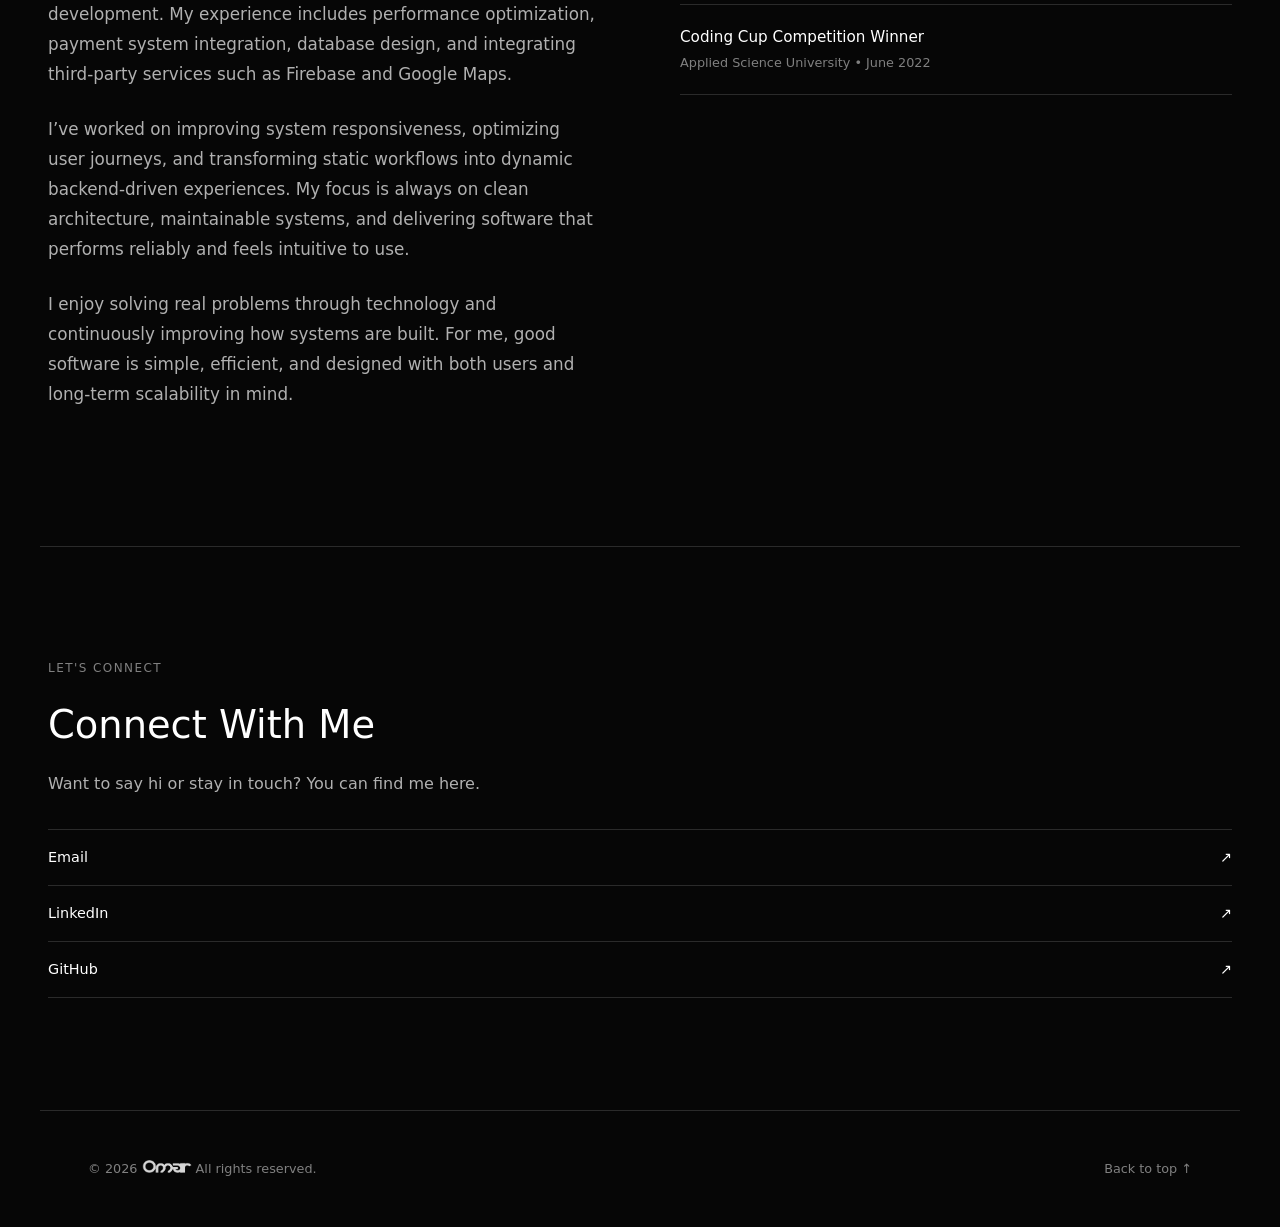
==== commit dbb5bdfc: "fix download link" ====
--- a/index.html
+++ b/index.html
@@ -94,7 +94,7 @@
             <div class="hero-cta">
                 <a href="#projects" class="btn-primary">View My Work</a>
                 <a href="#contact" class="btn-ghost">Let's Collaborate →</a>
-                <a href="/assets/Omar_Abdulmajeed_Resume.pdf" class="btn-ghost" download>Download Resume ↓</a>
+                <a href="assets/Omar_Abdulmajeed_Resume.pdf" class="btn-ghost" download>Download Resume ↓</a>
             </div>
 
             <div class="scroll-indicator">
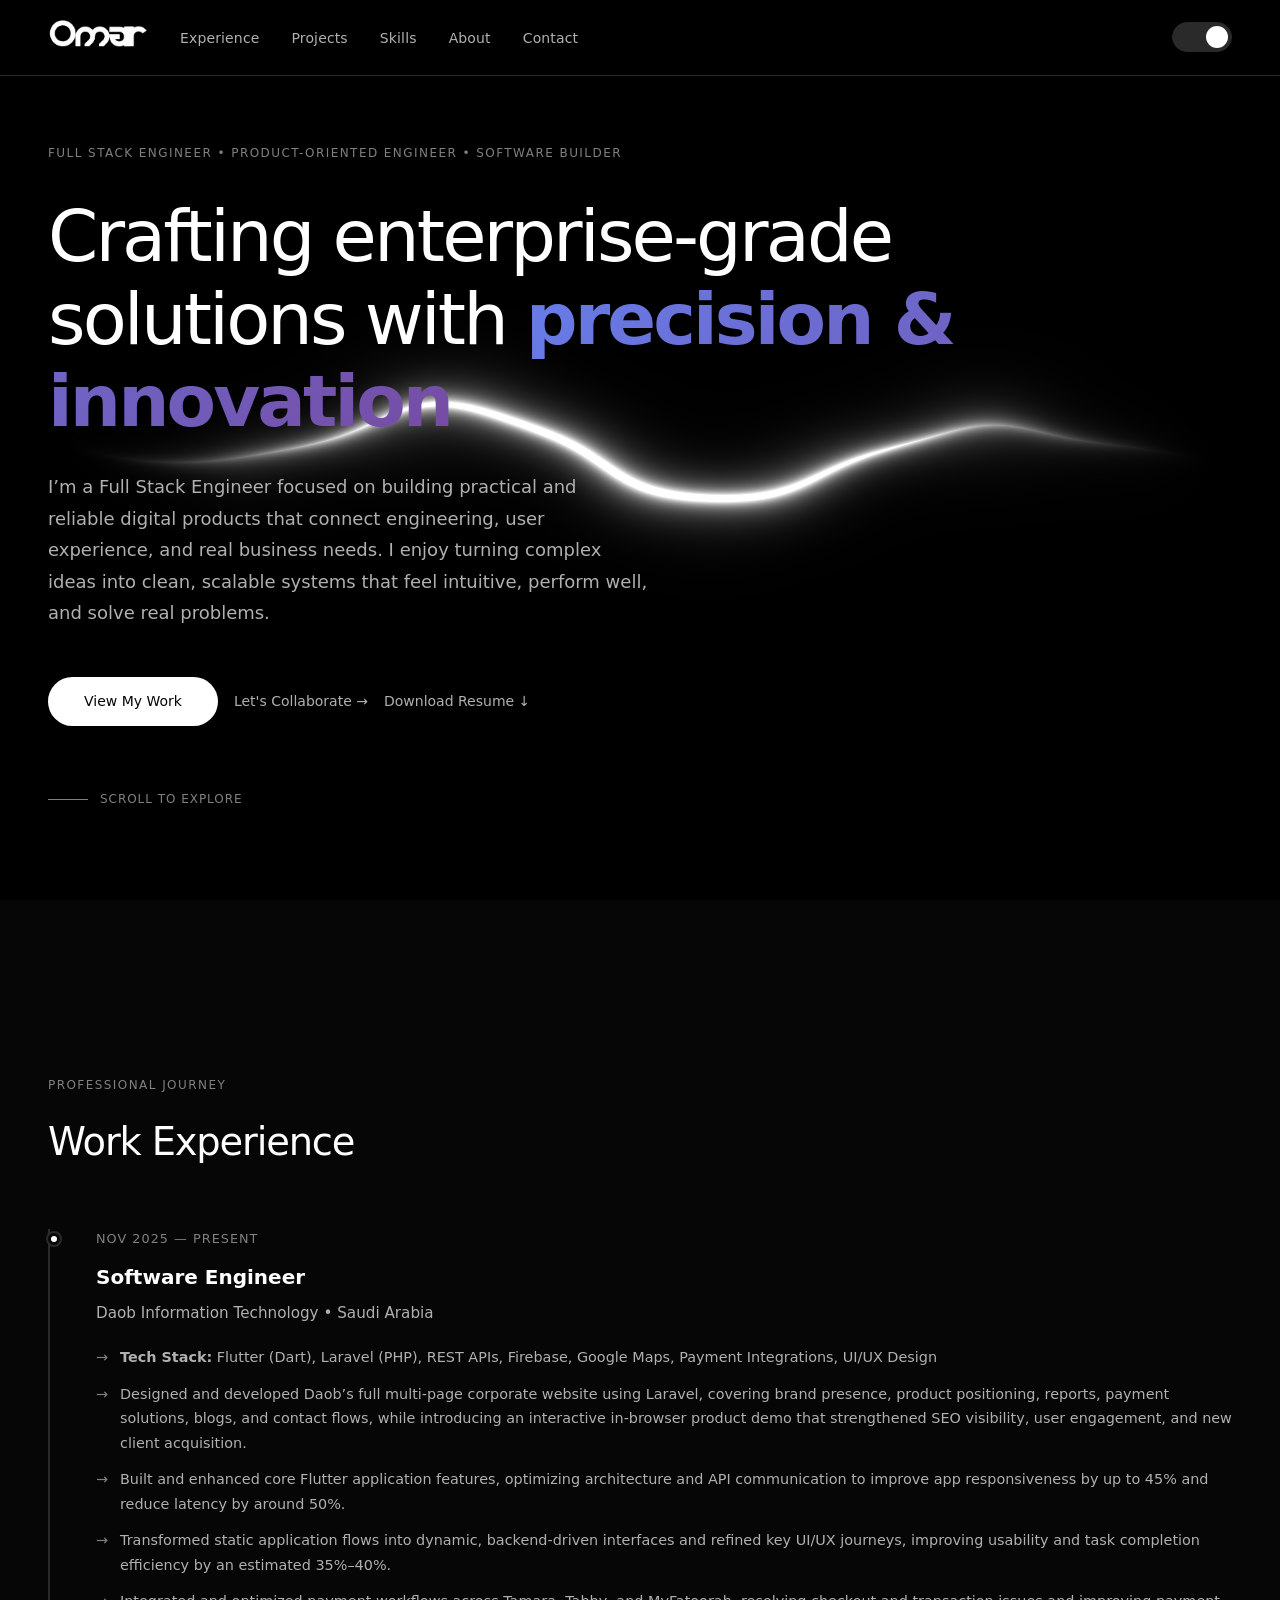
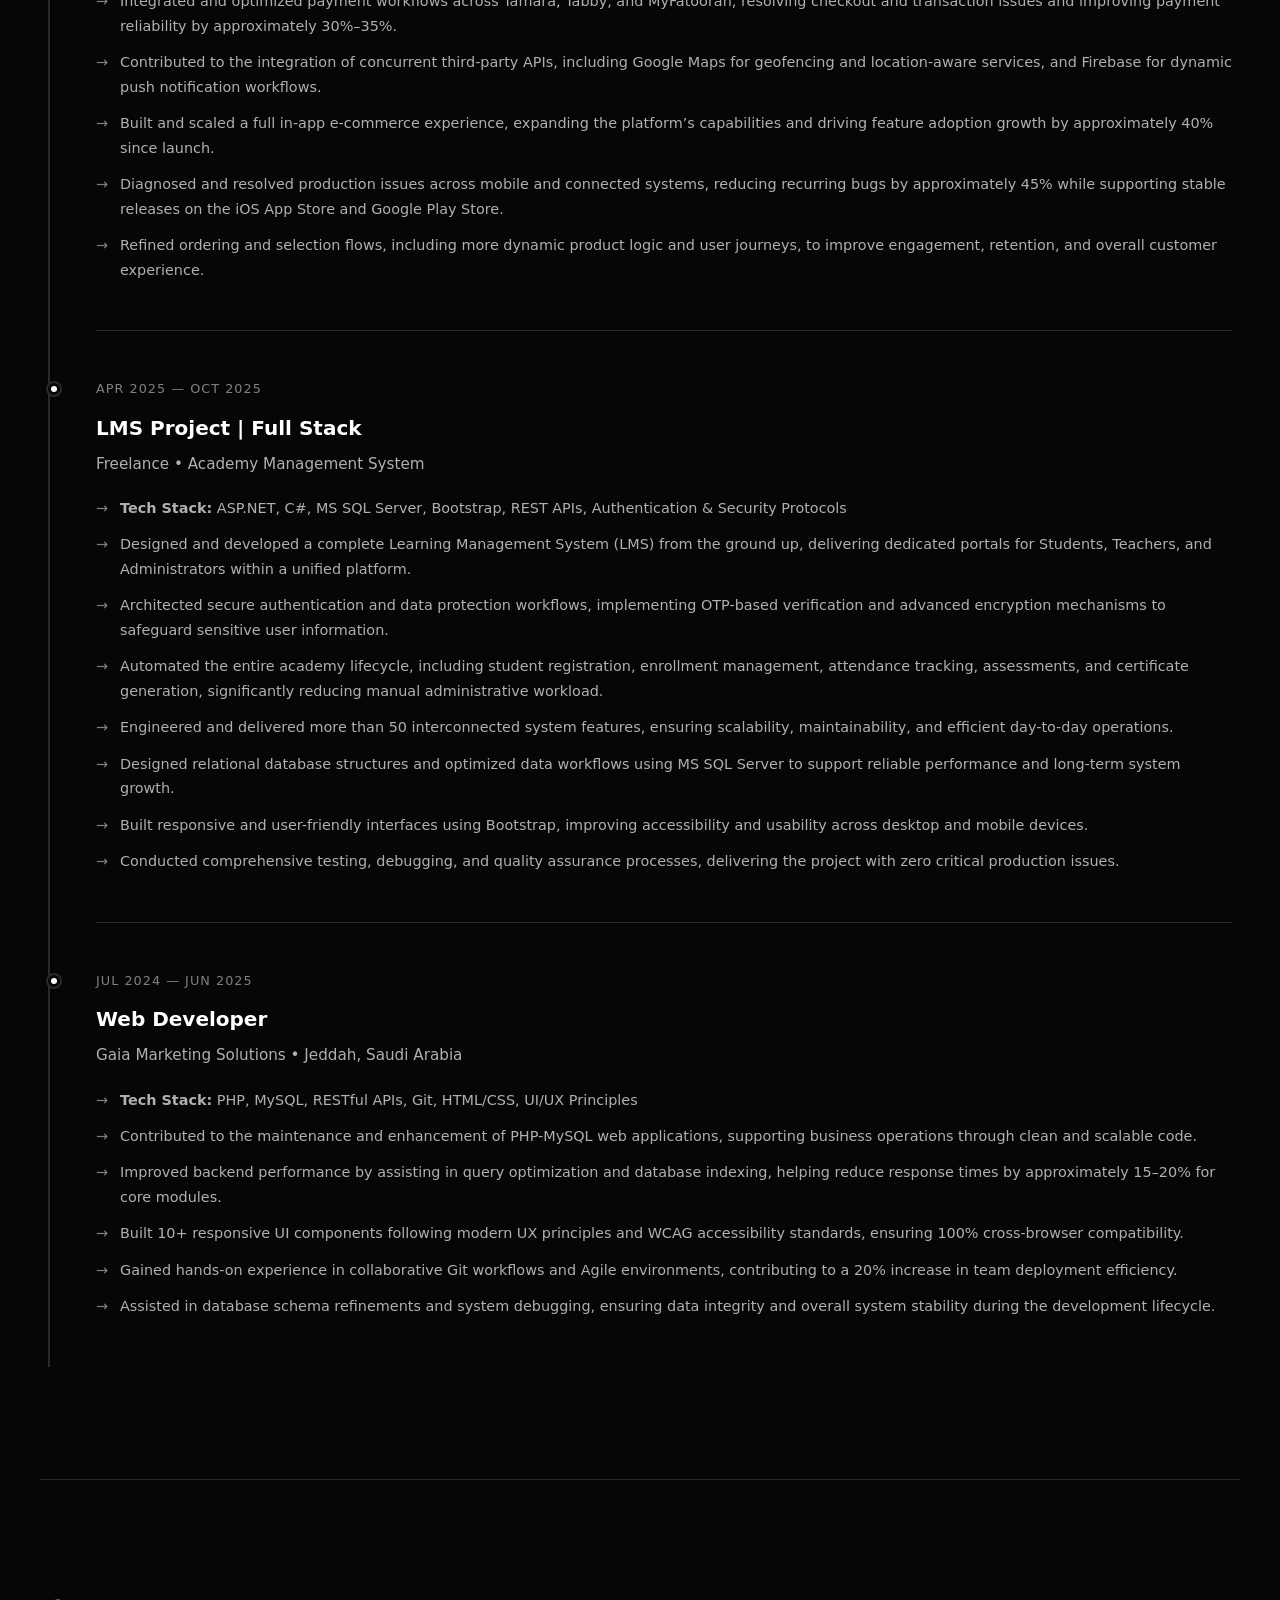
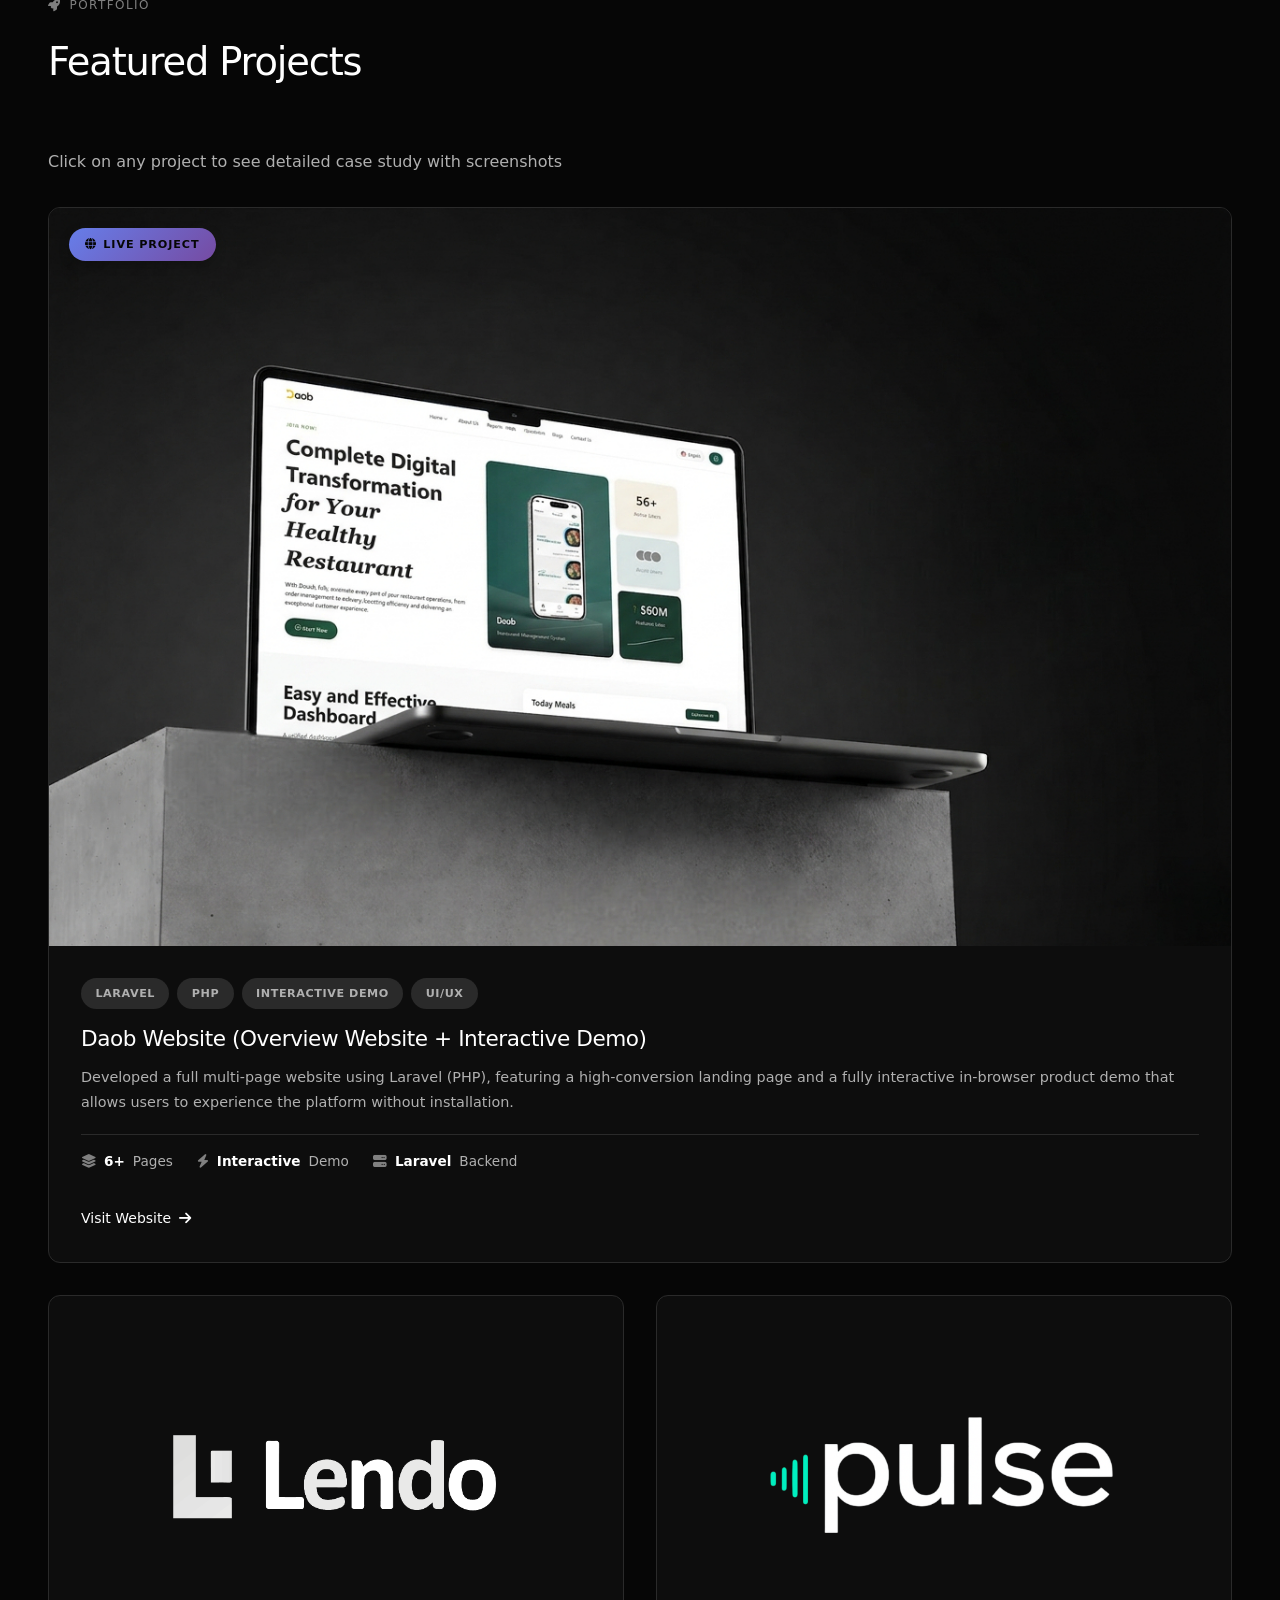
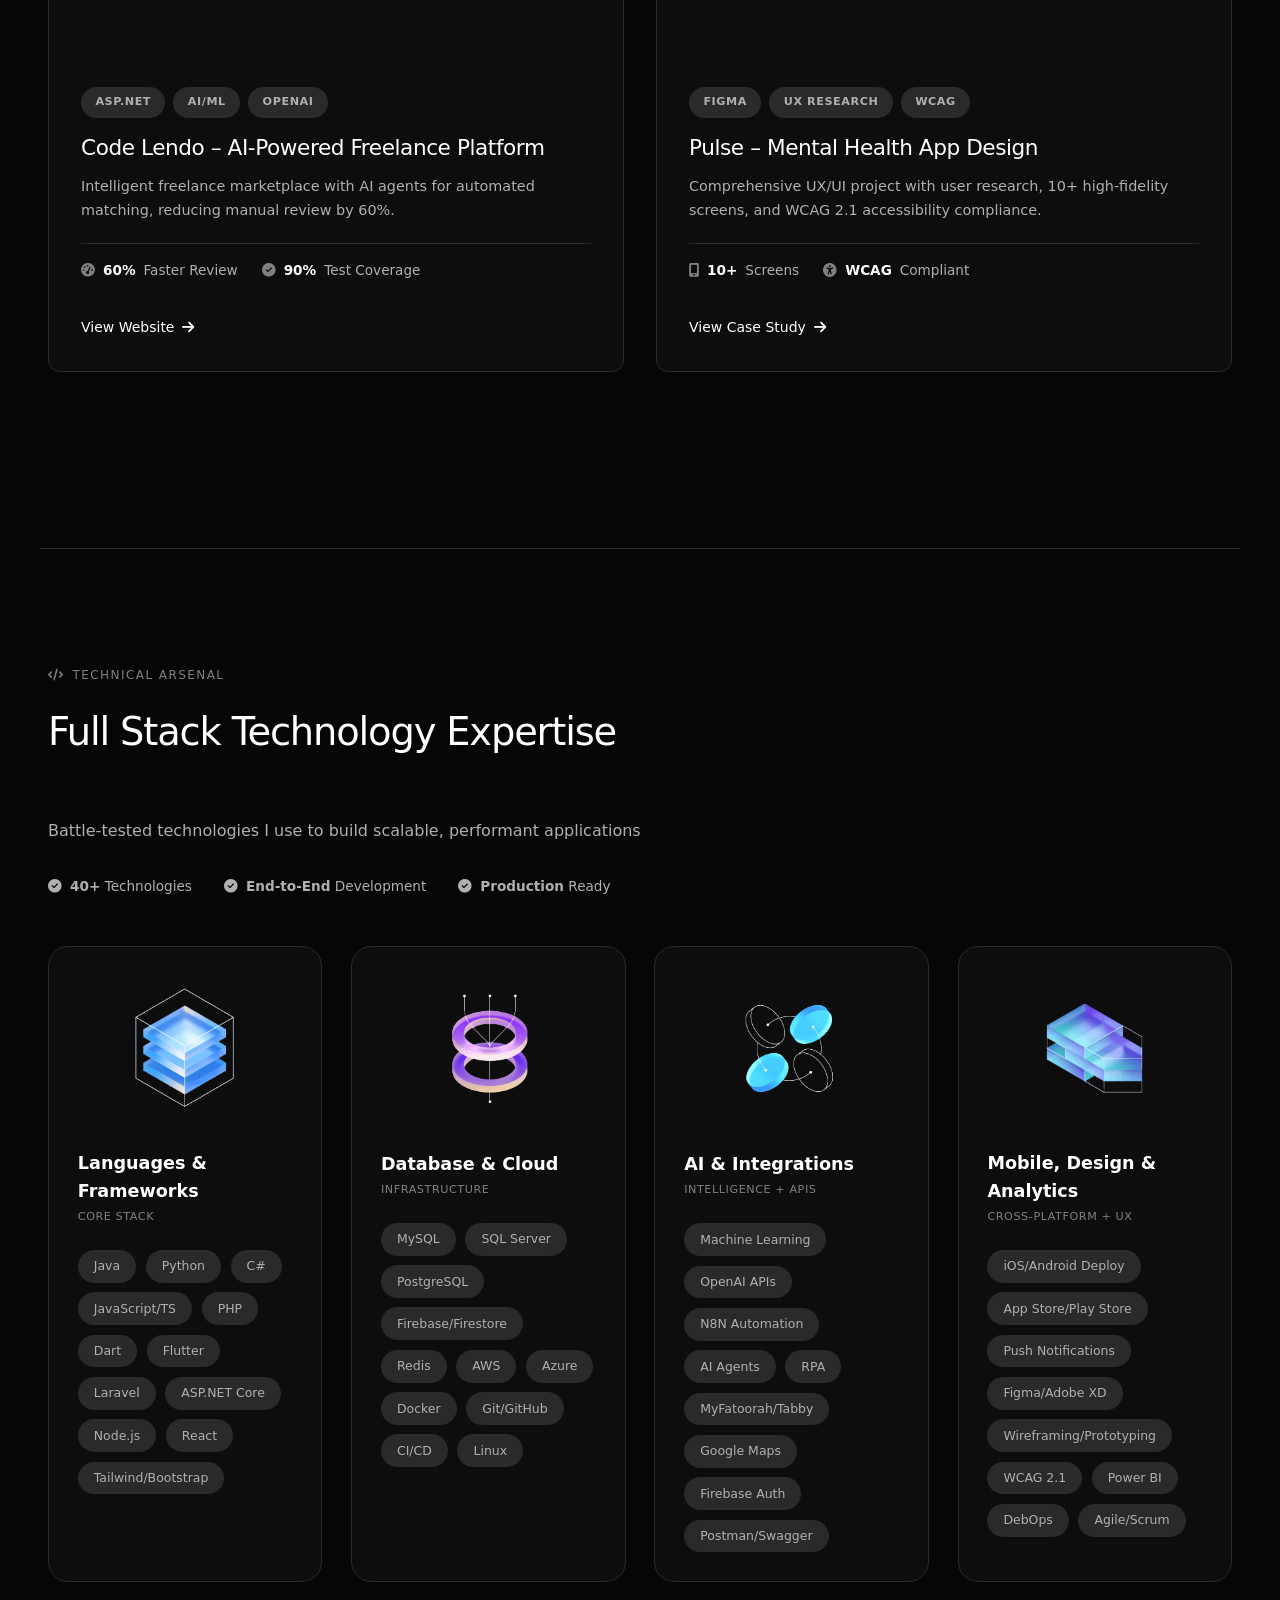
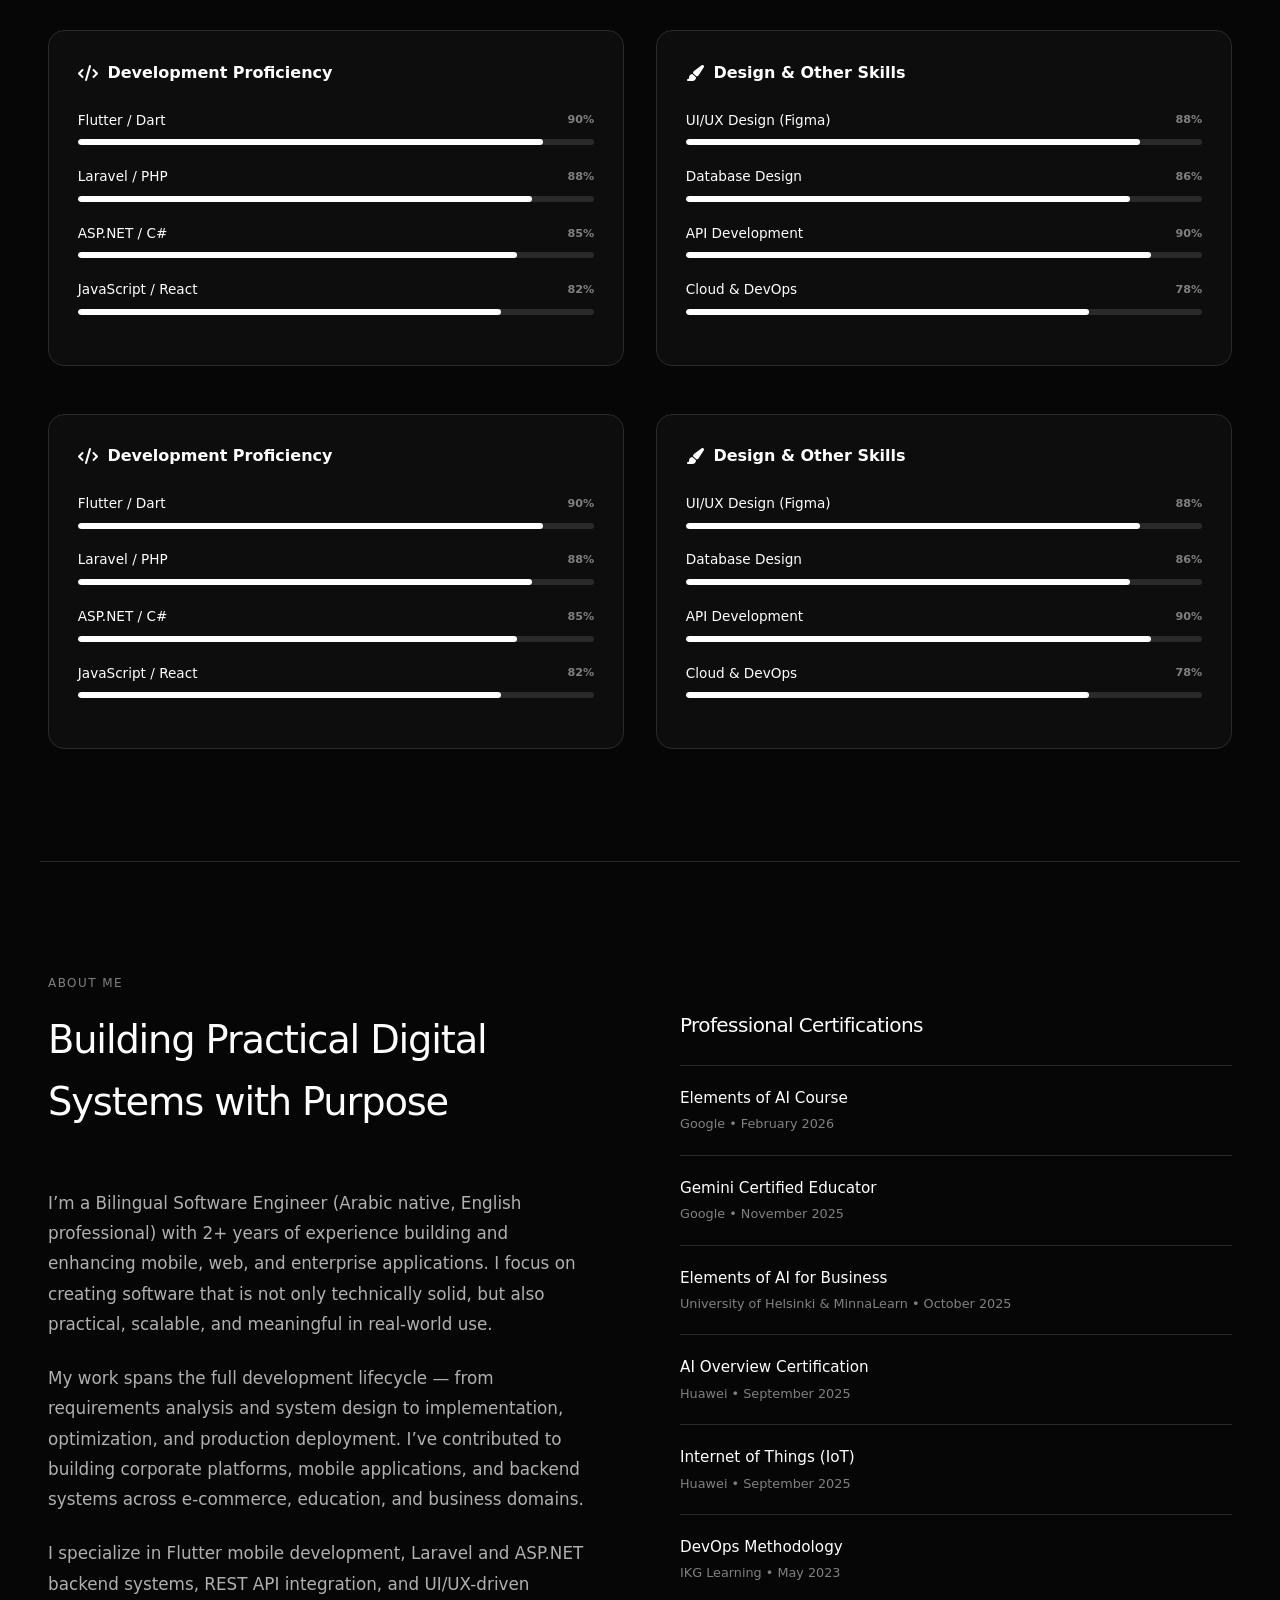
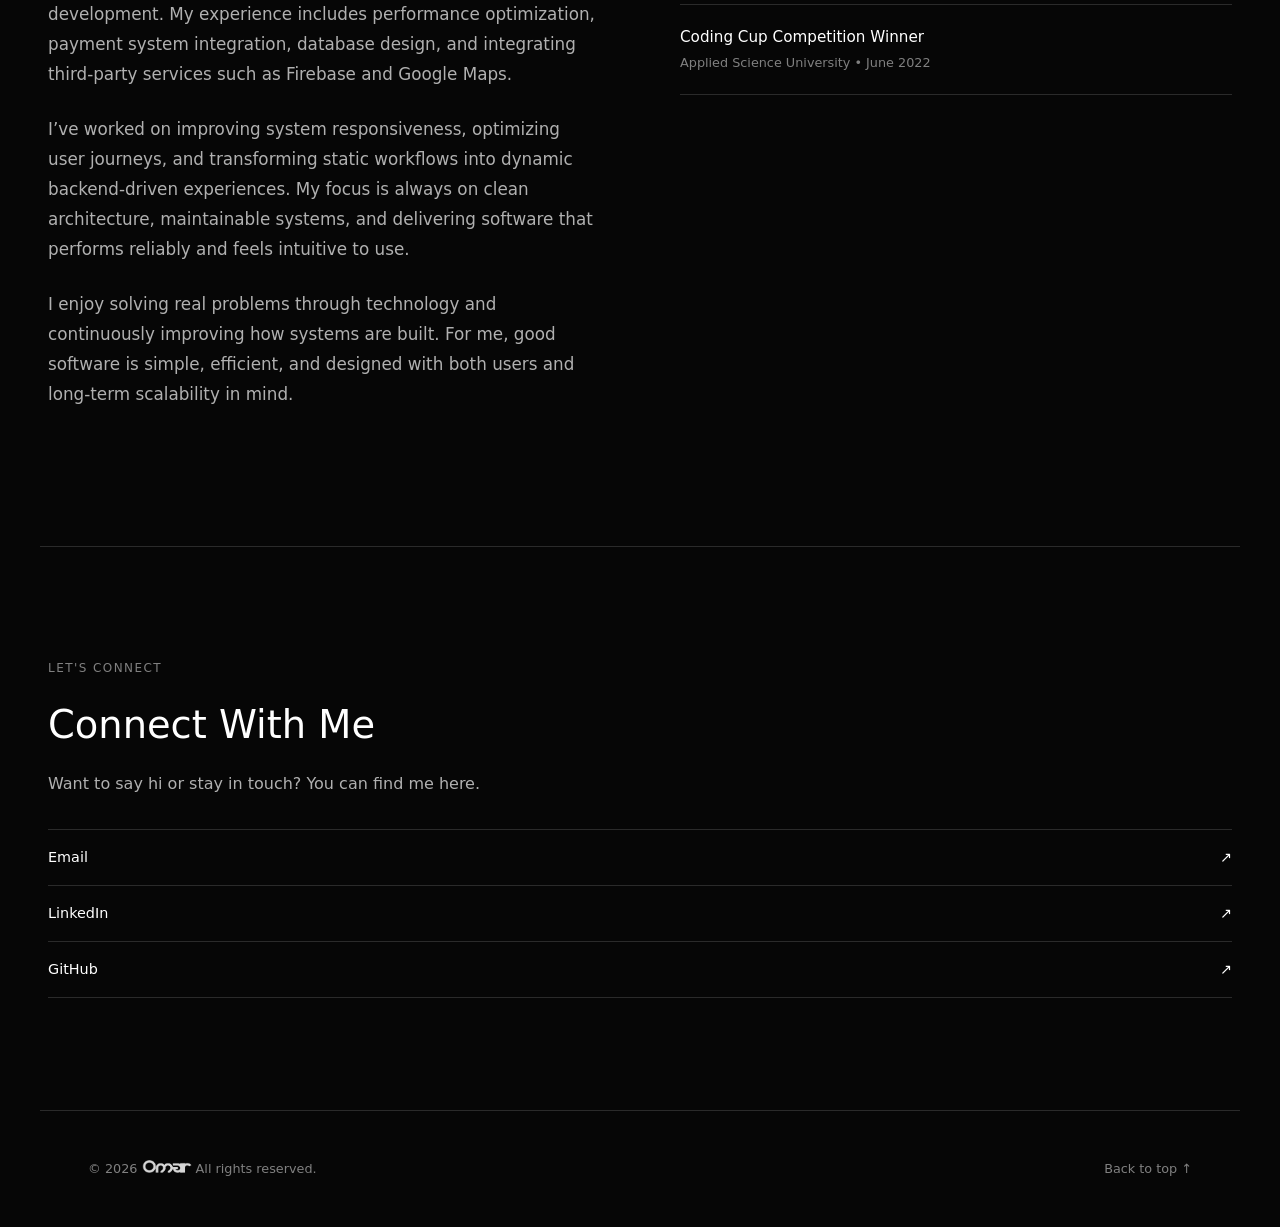
==== commit e241f72c: "update meta data" ====
--- a/index.html
+++ b/index.html
@@ -13,7 +13,7 @@
     <!-- CSS -->
     <link href="css/style.css" rel="stylesheet" />
     <!-- Open Graph meta tags -->
-    <meta property="og:title" content="Omar Abdulmajeed | Full-Stack Developer Portfolio" />
+    <meta property="og:title" content="Omar Abdulmajeed | Full-Stack Engineer Portfolio" />
     <meta property="og:description"
         content="Explore my projects, certifications, and technical skills in web development, AI, and DevOps." />
     <meta property="og:image" content="https://floatomar.github.io/Portfolio/assets/Thumbnail.png" />
@@ -69,7 +69,6 @@
             <li><a href="#contact">Contact</a></li>
         </ul>
     </div>
-
 
     <!-- HERO SECTION  -->
     <section class="hero">
